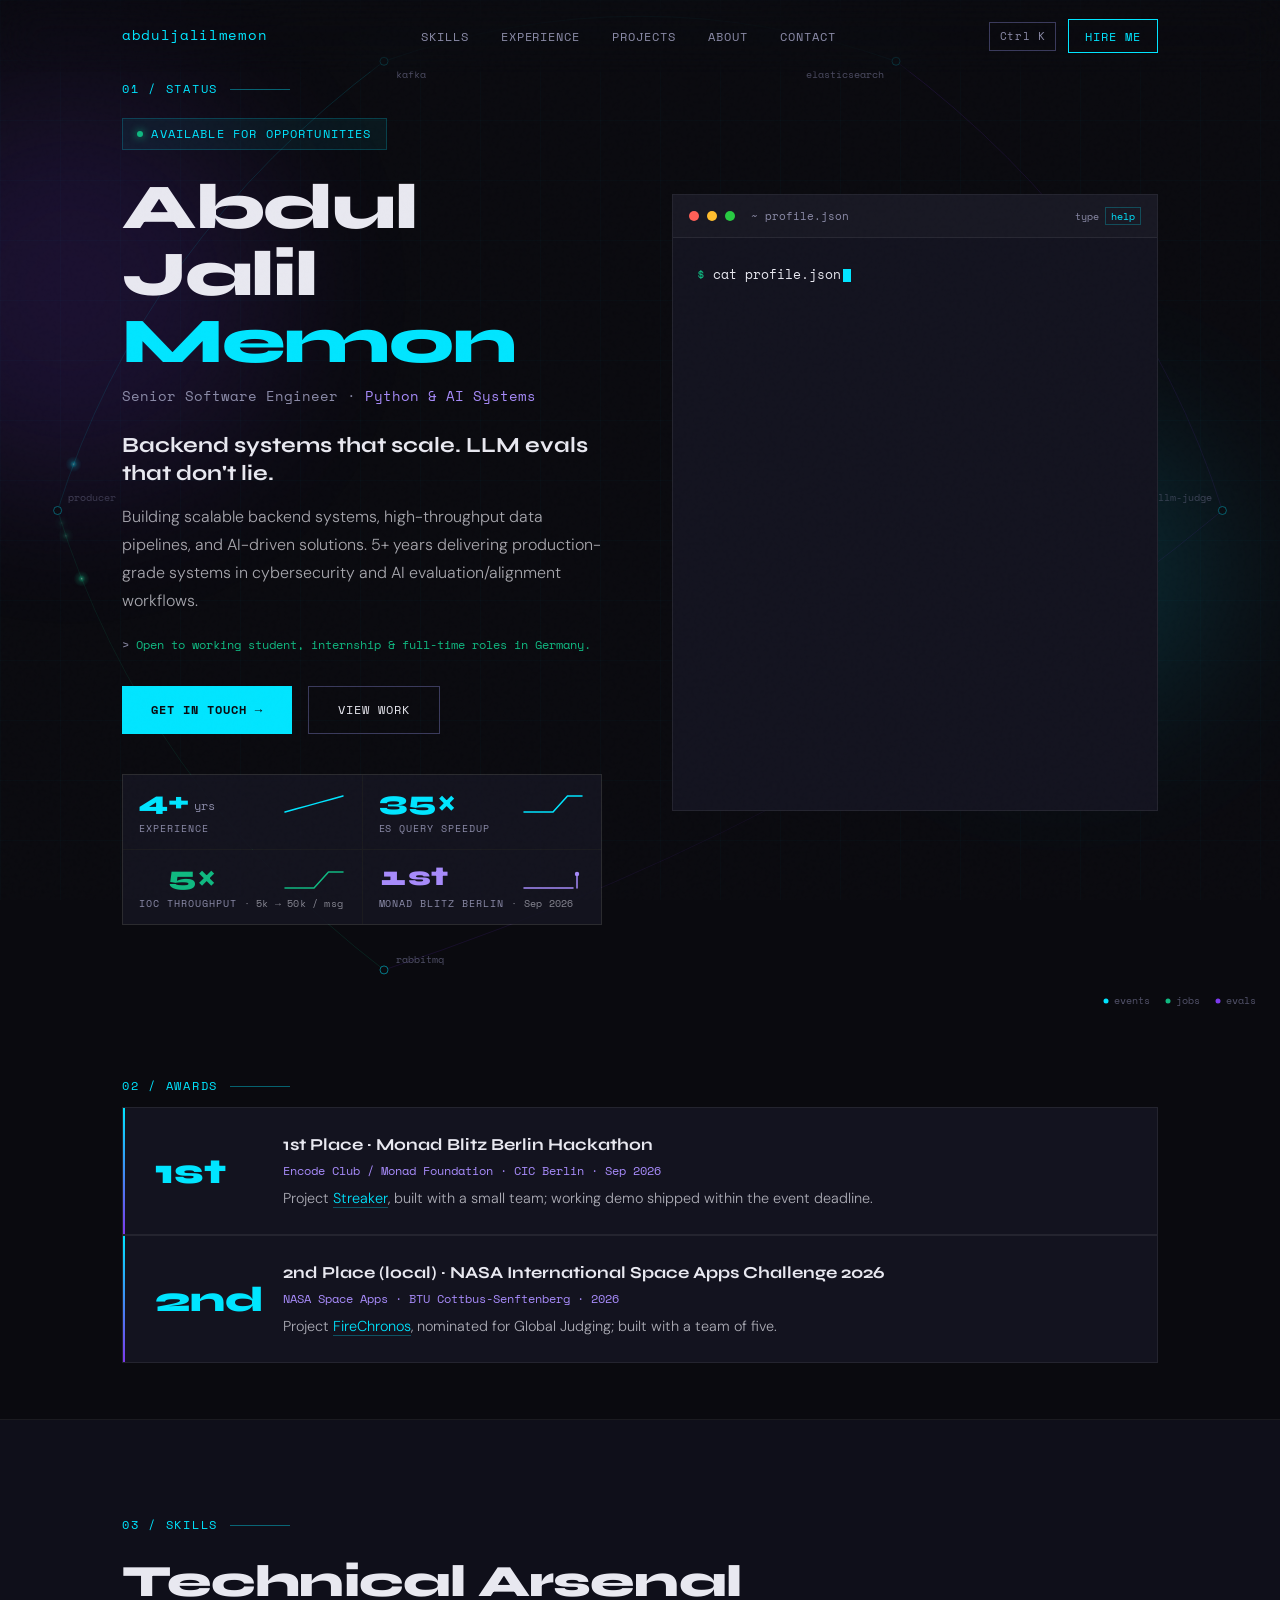
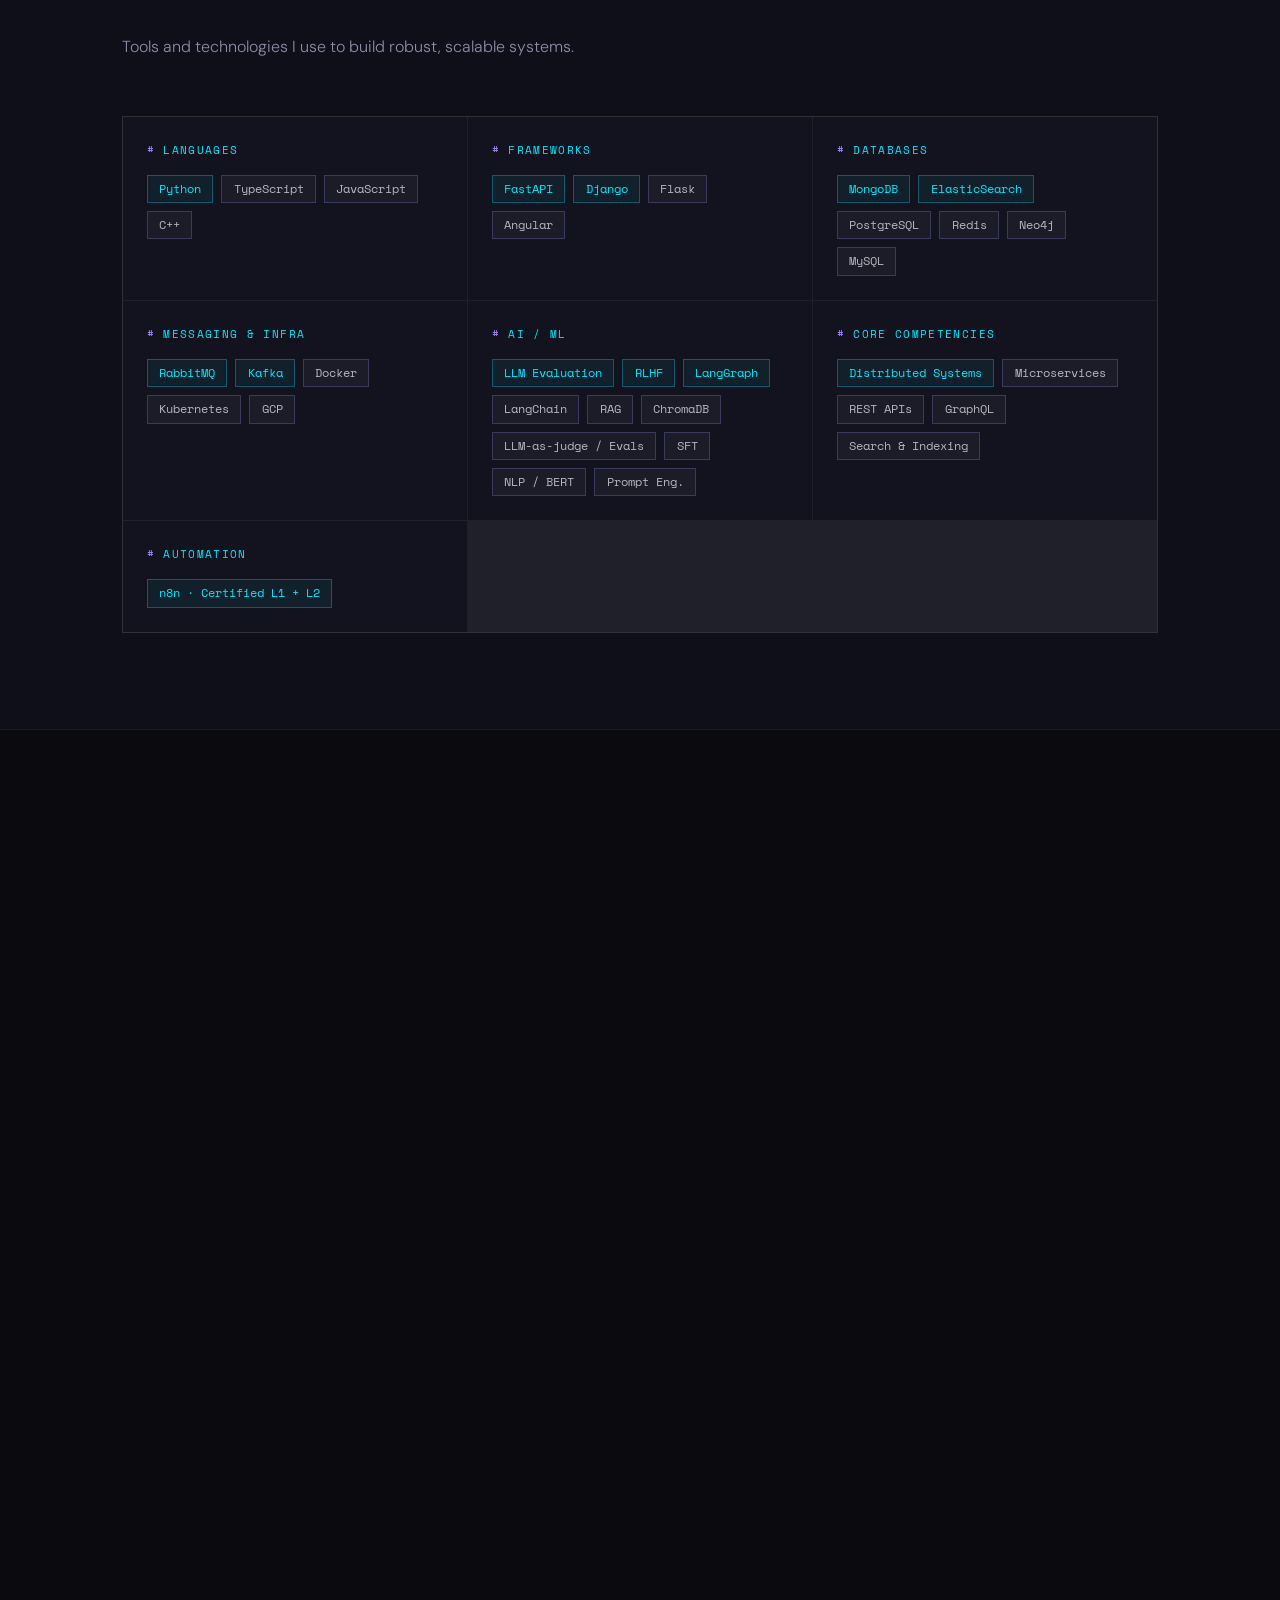
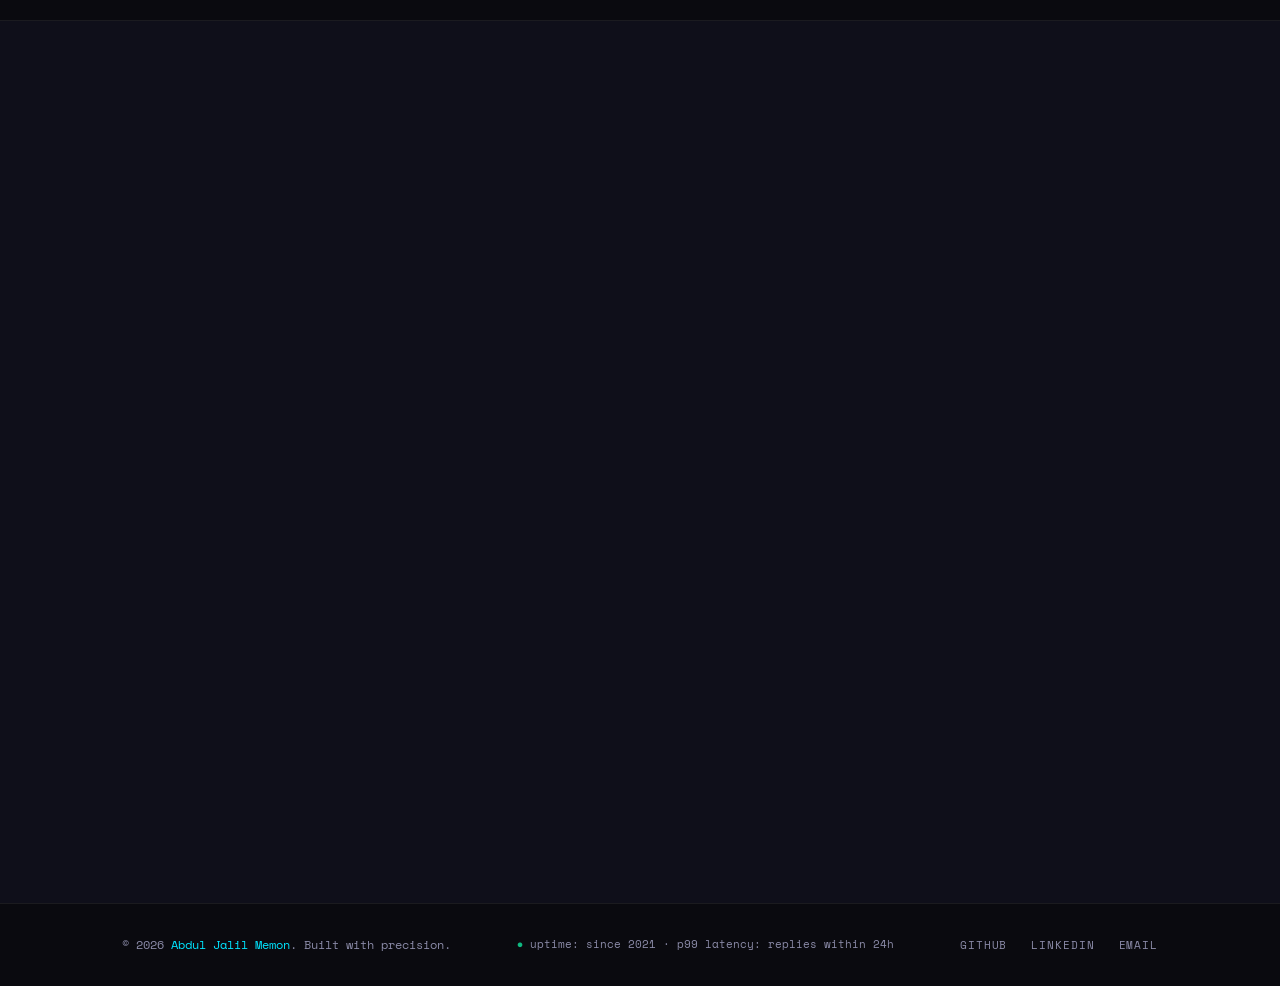
==== index.html @ bb1299b7 "content: NASA Space Apps 2026 award and FireChronos project - Awards: 2nd Place (local), NASA Intern" ====
<!DOCTYPE html>
<html lang="en">
<head>
  <meta charset="UTF-8">
  <meta name="viewport" content="width=device-width, initial-scale=1.0">
  <title>Abdul Jalil Memon — Senior Software Engineer, Python &amp; AI Systems</title>
  <meta name="description" content="Senior Software Engineer in Cottbus: Python backends, distributed systems, search and LLM evals. Open to working student, internship &amp; full-time roles in Germany.">
  <link rel="canonical" href="https://abduljalilmemon.github.io/">
  <meta name="theme-color" content="#0a0a0f">
  <meta name="color-scheme" content="dark">

  <!-- Open Graph / Twitter (og.png is generated by scripts/make-images.mjs) -->
  <meta property="og:type" content="website">
  <meta property="og:site_name" content="jalil.sys">
  <meta property="og:locale" content="en_US">
  <meta property="og:url" content="https://abduljalilmemon.github.io/">
  <meta property="og:title" content="Abdul Jalil Memon — Senior Software Engineer">
  <meta property="og:description" content="Backend systems that scale. LLM evals that don't lie. Python, distributed systems, search and LLM evaluation, based in Cottbus, Germany.">
  <meta property="og:image" content="https://abduljalilmemon.github.io/og.png">
  <meta property="og:image:width" content="1200">
  <meta property="og:image:height" content="630">
  <meta property="og:image:alt" content="jalil.sys: Abdul Jalil Memon, Senior Software Engineer. Backend systems that scale. LLM evals that don't lie.">
  <meta name="twitter:card" content="summary_large_image">
  <meta name="twitter:title" content="Abdul Jalil Memon — Senior Software Engineer">
  <meta name="twitter:description" content="Backend systems that scale. LLM evals that don't lie.">
  <meta name="twitter:image" content="https://abduljalilmemon.github.io/og.png">
  <meta name="twitter:image:alt" content="jalil.sys: Abdul Jalil Memon, Senior Software Engineer.">

  <!-- Structured data: generated from js/data.js by scripts/sync-fallback.mjs -->
  <script type="application/ld+json" data-render="jsonld" data-render-hash="1ja9rji">
  {
    "@context": "https://schema.org",
    "@type": "Person",
    "name": "Abdul Jalil Memon",
    "jobTitle": "Senior Software Engineer",
    "url": "https://abduljalilmemon.github.io/",
    "image": "https://abduljalilmemon.github.io/og.png",
    "address": {
      "@type": "PostalAddress",
      "addressLocality": "Cottbus",
      "addressCountry": "DE"
    },
    "sameAs": [
      "https://github.com/abduljalilmemon",
      "https://linkedin.com/in/abdul-jalil-memon"
    ],
    "alumniOf": {
      "@type": "CollegeOrUniversity",
      "name": "FAST — National University of Computer & Emerging Sciences",
      "alternateName": "FAST-NUCES"
    },
    "affiliation": {
      "@type": "CollegeOrUniversity",
      "name": "Brandenburg University of Technology Cottbus-Senftenberg",
      "alternateName": "BTU Cottbus-Senftenberg"
    },
    "knowsAbout": [
      "Python",
      "Distributed Systems",
      "LLM Evaluation",
      "Search Infrastructure"
    ],
    "award": [
      "1st Place · Monad Blitz Berlin Hackathon (Sep 2026)",
      "2nd Place (local) · NASA International Space Apps Challenge 2026"
    ]
  }
  </script>

  <!-- Icons -->
  <link rel="icon" href="favicon.ico" sizes="32x32">
  <link rel="icon" href="favicon.svg" type="image/svg+xml">
  <link rel="apple-touch-icon" href="img/apple-touch-icon.png">
  <link rel="manifest" href="site.webmanifest">

  <!-- Self-hosted fonts (latin subset, only the weights in use). The display face is preloaded. -->
  <link rel="preload" href="fonts/syne-latin.woff2" as="font" type="font/woff2" crossorigin>
  <link rel="stylesheet" href="css/main.css?v=c73ac2b9">
  <script>
    // .js gates reveal styles; .boot shows the boot overlay on the first visit of a
    // session (never under reduced motion). js/boot.js clears both flags.
    (function (d) {
      d.classList.add('js');
      try {
        if (!sessionStorage.getItem('jalil.sys.booted') &&
            matchMedia('(prefers-reduced-motion: no-preference)').matches) {
          d.classList.add('boot');
          // a key/click before boot.js has loaded still skips the overlay
          var skip = function () { d.classList.add('boot-skip'); };
          addEventListener('keydown', skip, { once: true, capture: true });
          addEventListener('pointerdown', skip, { once: true, capture: true });
        }
      } catch (e) { /* storage blocked: skip the boot */ }
    })(document.documentElement);
  </script>
  <link rel="modulepreload" href="js/data.js?v=9837c4ea">
  <link rel="modulepreload" href="js/render.js?v=735ce6a7">
  <link rel="modulepreload" href="js/boot.js?v=5eea878a">
  <link rel="modulepreload" href="js/terminal.js?v=452731dc">
  <link rel="modulepreload" href="js/metrics.js?v=bff14201">
  <link rel="modulepreload" href="js/trace.js?v=8c662fe2">
  <link rel="modulepreload" href="js/cards.js?v=91bd5b31">
  <link rel="modulepreload" href="js/palette.js?v=9aeac603">
  <link rel="modulepreload" href="js/effects.js?v=3bf109ab">
  <link rel="modulepreload" href="js/toast.js?v=e12d8853">
  <script type="module" src="js/main.js?v=06f5c5ce" defer></script>
</head>
<body>
  <a class="skip-link" href="#main">Skip to content</a>
  <!-- Content blocks marked data-render are generated from js/data.js.
       Edit data.js, then run: node scripts/sync-fallback.mjs -->

  <div class="boot-overlay" id="boot" aria-hidden="true"><div class="boot-log" id="boot-log"></div></div>

  <div class="cursor-glow" id="cursor-glow" aria-hidden="true"></div>

  <div class="orb orb-1" aria-hidden="true"></div>
  <div class="orb orb-2" aria-hidden="true"></div>

  <header>
  <nav aria-label="Main">
    <div class="inner">
      <a href="#hero" class="nav-logo">abduljalilmemon</a>
      <ul class="nav-links">
        <li><a href="#skills">Skills</a></li>
        <li><a href="#experience">Experience</a></li>
        <li><a href="#projects">Projects</a></li>
        <li><a href="#about">About</a></li>
        <li><a href="#contact">Contact</a></li>
      </ul>
      <div class="nav-actions">
        <button type="button" class="kbd-chip" id="palette-trigger" aria-haspopup="dialog" aria-keyshortcuts="Control+K Meta+K" hidden><kbd>Ctrl K</kbd><span class="sr-only">Open command palette</span></button>
        <a href="#contact" class="nav-cta" data-email-link>Hire Me</a>
      </div>
      <button type="button" class="hamburger" id="ham" aria-label="Open menu" aria-expanded="false" aria-controls="mobileNav">
        <span></span><span></span><span></span>
      </button>
    </div>
  </nav>

  <nav class="mobile-nav" id="mobileNav" aria-label="Mobile">
    <a href="#skills">Skills</a>
    <a href="#experience">Experience</a>
    <a href="#projects">Projects</a>
    <a href="#about">About</a>
    <a href="#contact">Contact</a>
  </nav>
  </header>

  <main id="main" tabindex="-1">

  <section id="hero">
    <div class="bus-layer" id="bus-layer" aria-hidden="true"></div>
    <div class="container">
      <div class="hero-inner">
        <div>
          <div class="section-label">01 / Status</div>
          <div class="hero-badge">Available for opportunities</div>
          <h1 class="hero-name">Abdul Jalil<br><span class="accent">Memon</span></h1>
          <div class="hero-title">Senior Software Engineer · <span class="highlight">Python &amp; AI Systems</span></div>
          <p class="hero-tagline" data-render="tagline" data-render-hash="1yd6r7j">Backend systems that scale. LLM evals that don't lie.</p>
          <p class="hero-desc" data-render="summary" data-render-hash="1i6m2kf">Building scalable backend systems, high-throughput data pipelines, and AI-driven solutions. 5+ years delivering production-grade systems in cybersecurity and AI evaluation/alignment workflows.</p>
          <p class="hero-availability" data-render="availability" data-render-hash="1gt5171">Open to working student, internship &amp; full-time roles in Germany.</p>
          <div class="hero-actions">
            <a href="#contact" class="btn-primary">Get in Touch →</a>
            <a href="#experience" class="btn-ghost">View Work</a>
            <a href="/cv.pdf" class="btn-ghost" download data-cv hidden>Download CV ↓</a>
          </div>
          <div class="metric-tiles" data-render="metrics" data-render-hash="15qgiq3">
            <div class="metric-tile" data-tone="accent">
              <div class="metric-value" aria-hidden="true"><span class="metric-num" data-count="5">5</span>+<span class="metric-unit">yrs</span></div><span class="sr-only">5+ yrs</span>
              <svg class="metric-spark" width="64" height="22" viewBox="0 0 64 22" role="img" aria-label="Years of production engineering since Sep 2021"><title>Years of production engineering since Sep 2021</title><path d="M3.0 19.0 L14.6 15.8 L26.2 12.6 L37.8 9.4 L49.4 6.2 L61.0 3.0" pathLength="1"/></svg>
              <div class="metric-label">Experience</div>
            </div>
            <div class="metric-tile" data-tone="accent">
              <div class="metric-value" aria-hidden="true"><span class="metric-num" data-count="50">50</span>×</div><span class="sr-only">50×</span>
              <svg class="metric-spark" width="64" height="22" viewBox="0 0 64 22" role="img" aria-label="Search query performance before and after structured indexing"><title>Search query performance before and after structured indexing</title><path d="M3.0 19.0 L17.5 19.0 L32.0 19.0 L46.5 3.0 L61.0 3.0" pathLength="1"/></svg>
              <div class="metric-label">ES query speedup</div>
            </div>
            <div class="metric-tile" data-tone="accent3">
              <div class="metric-value" aria-hidden="true"><span class="metric-num" data-count="10">10</span>×</div><span class="sr-only">10×</span>
              <svg class="metric-spark" width="64" height="22" viewBox="0 0 64 22" role="img" aria-label="IOCs per Kafka message: 5,000 before, 50,000 after"><title>IOCs per Kafka message: 5,000 before, 50,000 after</title><path d="M3.0 19.0 L17.5 19.0 L32.0 19.0 L46.5 3.0 L61.0 3.0" pathLength="1"/></svg>
              <div class="metric-label">IOC throughput <span class="metric-detail">· 5k → 50k / msg</span></div>
            </div>
            <div class="metric-tile" data-tone="accent2">
              <div class="metric-value" aria-hidden="true"><span class="metric-num" data-count="1">1</span>st</div><span class="sr-only">1st</span>
              <svg class="metric-spark" width="64" height="22" viewBox="0 0 64 22" role="img" aria-label="Hackathon win, Sep 2026"><title>Hackathon win, Sep 2026</title><path d="M3 19 H52 M56 19 V5" pathLength="1"/><circle cx="56" cy="5" r="2.2"/></svg>
              <div class="metric-label">Monad Blitz Berlin <span class="metric-detail">· Sep 2026</span></div>
            </div>
          </div>
        </div>
        <div class="hero-visual">
          <div class="terminal-card">
            <div class="terminal-header">
              <div class="dot dot-r"></div>
              <div class="dot dot-y"></div>
              <div class="dot dot-g"></div>
              <span class="terminal-title">~ profile.json</span>
            </div>
            <div class="terminal-body" data-render="terminal" data-render-hash="1ajmp6g">
              <div><span class="t-prompt">$</span> <span class="t-cmd">cat profile.json</span></div>
              <div>&nbsp;</div>
              <div><span class="t-key">"name"</span>: <span class="t-str">"Abdul Jalil Memon"</span>,</div>
              <div><span class="t-key">"role"</span>: <span class="t-str">"Senior Software Engineer"</span>,</div>
              <div><span class="t-key">"location"</span>: <span class="t-str">"Cottbus, Germany"</span>,</div>
              <div><span class="t-key">"specializations"</span>: <span class="t-arr">[</span></div>
              <div>&nbsp;&nbsp;<span class="t-str">"Python Backend"</span>,</div>
              <div>&nbsp;&nbsp;<span class="t-str">"Distributed Systems"</span>,</div>
              <div>&nbsp;&nbsp;<span class="t-str">"LLM Evaluation &amp; RLHF"</span>,</div>
              <div>&nbsp;&nbsp;<span class="t-str">"Search Infrastructure"</span></div>
              <div><span class="t-arr">]</span>,</div>
              <div><span class="t-key">"last_role"</span>: <span class="t-str">"Python Developer @ Turing"</span>,</div>
              <div><span class="t-key">"education"</span>: <span class="t-str">"M.Sc. AI @ BTU Cottbus"</span>,</div>
              <div><span class="t-key">"seeking"</span>: <span class="t-arr">[</span></div>
              <div>&nbsp;&nbsp;<span class="t-str">"working_student"</span>,</div>
              <div>&nbsp;&nbsp;<span class="t-str">"internship"</span>,</div>
              <div>&nbsp;&nbsp;<span class="t-str">"full_time"</span></div>
              <div><span class="t-arr">]</span>,</div>
              <div><span class="t-key">"status"</span>: <span class="t-val">"open_to_work"</span></div>
              <div>&nbsp;</div>
              <div><span class="t-prompt">$</span> <span class="cursor" aria-hidden="true"></span></div>
            </div>
          </div>
        </div>
      </div>
    </div>
  </section>

  <section id="awards" class="awards">
    <div class="container">
      <div class="section-label">02 / Awards</div>
      <h2 class="sr-only">Awards</h2>
      <div class="award-list reveal" data-render="awards" data-render-hash="13n99qw">
        <article class="award-item">
          <div class="award-rank" aria-hidden="true">1st</div>
          <div class="award-body">
            <h3 class="award-title">1st Place · Monad Blitz Berlin Hackathon</h3>
            <div class="award-meta">Encode Club / Monad Foundation · CIC Berlin · Sep 2026</div>
            <p class="award-note">Project <a href="#project-streaker">Streaker</a>, built with a small team; working demo shipped within the event deadline.</p>
          </div>
        </article>
        <article class="award-item">
          <div class="award-rank" aria-hidden="true">2nd</div>
          <div class="award-body">
            <h3 class="award-title">2nd Place (local) · NASA International Space Apps Challenge 2026</h3>
            <div class="award-meta">NASA Space Apps · BTU Cottbus-Senftenberg · 2026</div>
            <p class="award-note">Project <a href="#project-firechronos">FireChronos</a>, nominated for Global Judging; built with a team of five.</p>
          </div>
        </article>
      </div>
    </div>
  </section>

  <hr class="divider">

  <section id="skills">
    <div class="container">
      <div class="section-label">03 / Skills</div>
      <h2 class="section-title reveal">Technical Arsenal</h2>
      <p class="section-sub reveal">Tools and technologies I use to build robust, scalable systems.</p>
      <div class="skills-grid reveal" data-render="skills" data-render-hash="1et5c3a">
        <div class="skill-category">
          <div class="skill-cat-name">Languages</div>
          <div class="skill-tags">
            <span class="skill-tag hot">Python</span>
            <span class="skill-tag">TypeScript</span>
            <span class="skill-tag">JavaScript</span>
            <span class="skill-tag">C++</span>
          </div>
        </div>
        <div class="skill-category">
          <div class="skill-cat-name">Frameworks</div>
          <div class="skill-tags">
            <span class="skill-tag hot">FastAPI</span>
            <span class="skill-tag hot">Django</span>
            <span class="skill-tag">Flask</span>
            <span class="skill-tag">Angular</span>
          </div>
        </div>
        <div class="skill-category">
          <div class="skill-cat-name">Databases</div>
          <div class="skill-tags">
            <span class="skill-tag hot">MongoDB</span>
            <span class="skill-tag hot">ElasticSearch</span>
            <span class="skill-tag">PostgreSQL</span>
            <span class="skill-tag">Redis</span>
            <span class="skill-tag">Neo4j</span>
            <span class="skill-tag">MySQL</span>
          </div>
        </div>
        <div class="skill-category">
          <div class="skill-cat-name">Messaging &amp; Infra</div>
          <div class="skill-tags">
            <span class="skill-tag hot">RabbitMQ</span>
            <span class="skill-tag hot">Kafka</span>
            <span class="skill-tag">Docker</span>
            <span class="skill-tag">Kubernetes</span>
            <span class="skill-tag">GCP</span>
          </div>
        </div>
        <div class="skill-category">
          <div class="skill-cat-name">AI / ML</div>
          <div class="skill-tags">
            <span class="skill-tag hot">LLM Evaluation</span>
            <span class="skill-tag hot">RLHF</span>
            <span class="skill-tag hot">LangGraph</span>
            <span class="skill-tag">LangChain</span>
            <span class="skill-tag">RAG</span>
            <span class="skill-tag">ChromaDB</span>
            <span class="skill-tag">LLM-as-judge / Evals</span>
            <span class="skill-tag">SFT</span>
            <span class="skill-tag">NLP / BERT</span>
            <span class="skill-tag">Prompt Eng.</span>
          </div>
        </div>
        <div class="skill-category">
          <div class="skill-cat-name">Core Competencies</div>
          <div class="skill-tags">
            <span class="skill-tag hot">Distributed Systems</span>
            <span class="skill-tag">Microservices</span>
            <span class="skill-tag">REST APIs</span>
            <span class="skill-tag">GraphQL</span>
            <span class="skill-tag">Search &amp; Indexing</span>
          </div>
        </div>
        <div class="skill-category">
          <div class="skill-cat-name">Automation</div>
          <div class="skill-tags">
            <span class="skill-tag hot">n8n · Certified L1 + L2</span>
          </div>
        </div>
      </div>
    </div>
  </section>

  <hr class="divider">

  <section id="experience">
    <div class="container">
      <div class="section-label">04 / Experience</div>
      <h2 class="section-title reveal">Where I've Worked</h2>
      <p class="section-sub reveal">Building production systems that scale, from cybersecurity platforms to AI alignment pipelines.</p>
      <div class="trace reveal" data-render="experience" data-render-hash="14n862o">
        <div class="trace-head" aria-hidden="true">
          <div class="trace-head-label">service · span</div>
          <div class="trace-axis"><span class="trace-tick" style="left:0.00%">2021</span><span class="trace-tick" style="left:18.75%">2022</span><span class="trace-tick" style="left:37.50%">2023</span><span class="trace-tick" style="left:56.25%">2024</span><span class="trace-tick" style="left:75.00%">2025</span><span class="trace-tick" style="left:93.75%">2026</span></div>
        </div>
        <ol class="trace-spans">
          <li class="trace-row" style="--span-color: var(--accent3)">
            <div class="trace-label"><span class="trace-service">TechnoGenics SMC PVT LTD</span><h3 class="trace-op">Software Engineer</h3></div>
            <div class="trace-track">
              <button type="button" class="trace-bar" data-label="in" style="left:12.50%;width:54.69%" aria-expanded="true" aria-controls="span-0" aria-label="Software Engineer at TechnoGenics SMC PVT LTD, Sep 2021 – Jul 2024 · 2y 11m"><span class="trace-bar-label">Sep 2021 – Jul 2024 · 2y 11m</span></button>
            </div>
            <div class="trace-panel" id="span-0">
              <div class="exp-company"><span>TechnoGenics SMC PVT LTD</span> · Lahore · Sep 2021 – Jul 2024</div>
              <ul class="exp-points">
                <li>Built a fully automated backend service using FastAPI, ElasticSearch, RabbitMQ, and REST APIs for seamless trigger-based user subscriptions.</li>
                <li>Achieved a 50× improvement in search query performance by implementing structured indexing in ElasticSearch.</li>
                <li>Built a Job Service using Flask and RabbitMQ distributing 1,000+ tasks daily with MongoDB real-time monitoring deployed on GCP.</li>
                <li>Engineered a reporting feature with MongoDB and Redis caching that enhanced analysis speed by 50%.</li>
                <li>Synchronized data from 20+ web crawlers through Kafka into a Neo4j graph database in real-time.</li>
              </ul>
              <div class="exp-tags">
                <span class="exp-tag">FastAPI</span>
                <span class="exp-tag">ElasticSearch</span>
                <span class="exp-tag">MongoDB</span>
                <span class="exp-tag">RabbitMQ</span>
                <span class="exp-tag">Kafka</span>
                <span class="exp-tag">Neo4j</span>
                <span class="exp-tag">GCP</span>
              </div>
            </div>
          </li>
          <li class="trace-row" style="--span-color: var(--accent2)">
            <div class="trace-label"><span class="trace-service">TechnoGenics SMC PVT LTD</span><h3 class="trace-op">Senior Software Engineer</h3></div>
            <div class="trace-track">
              <button type="button" class="trace-bar" data-label="left" style="left:67.19%;width:7.81%" aria-expanded="true" aria-controls="span-1" aria-label="Senior Software Engineer at TechnoGenics SMC PVT LTD, Aug 2024 – Dec 2024 · 5m"><span class="trace-bar-label">Aug 2024 – Dec 2024 · 5m</span></button>
            </div>
            <div class="trace-panel" id="span-1">
              <div class="exp-company"><span>TechnoGenics SMC PVT LTD</span> · Remote · Aug 2024 – Dec 2024</div>
              <ul class="exp-points">
                <li>Led UI/UX improvements using Angular and TypeScript, achieving a high increase in user satisfaction for cybersecurity search and subscription features.</li>
                <li>Designed a structured ANTLR query interface enhancing user search capabilities and query accuracy by 35%.</li>
                <li>Implemented batch handling for processing up to 50,000 IOCs per message using Kafka, a 10× improvement over the previous 5,000 IOC limit.</li>
                <li>Managed a team of 6 developers, conducted PR reviews, and ensured timely project delivery.</li>
              </ul>
              <div class="exp-tags">
                <span class="exp-tag">Angular</span>
                <span class="exp-tag">TypeScript</span>
                <span class="exp-tag">ANTLR</span>
                <span class="exp-tag">RabbitMQ</span>
                <span class="exp-tag">Redis</span>
                <span class="exp-tag">Team Lead</span>
              </div>
            </div>
          </li>
          <li class="trace-row" style="--span-color: var(--accent)">
            <div class="trace-label"><span class="trace-service">Turing</span><h3 class="trace-op">Python Developer</h3></div>
            <div class="trace-track">
              <button type="button" class="trace-bar" data-label="in" style="left:71.88%;width:28.12%" aria-expanded="true" aria-controls="span-2" aria-label="Python Developer at Turing, Nov 2024 – Apr 2026 · 1y 6m"><span class="trace-bar-label">Nov 2024 – Apr 2026 · 1y 6m</span></button>
            </div>
            <div class="trace-panel" id="span-2">
              <div class="exp-company"><span>Turing</span> · Remote · Nov 2024 – Apr 2026</div>
              <ul class="exp-points">
                <li>Designed large-scale LLM benchmarking pipelines to evaluate top-tier language models on programming, reasoning, and problem-solving tasks.</li>
                <li>Created adversarial prompts, edge cases, and failure paths to surface model weaknesses and identify behavioral gaps for future model improvements.</li>
                <li>Conducted detailed LLM evaluations (Evals), ranking model responses with clear technical rationales grounded in algorithms and system design fundamentals.</li>
                <li>Contributed to SFT and RLHF workflows, improving dataset quality, reward modeling, and semantic alignment of model outputs.</li>
              </ul>
              <div class="exp-tags">
                <span class="exp-tag">LLM Evaluation</span>
                <span class="exp-tag">RLHF</span>
                <span class="exp-tag">SFT</span>
                <span class="exp-tag">Python</span>
                <span class="exp-tag">AI Alignment</span>
              </div>
            </div>
          </li>
        </ol>
      </div>
    </div>
  </section>

  <hr class="divider">

  <section id="projects">
    <div class="container">
      <div class="section-label">05 / Projects</div>
      <h2 class="section-title reveal">Featured Work</h2>
      <p class="section-sub reveal">Agent evals, real-time voice AI, satellite-data analysis, backend services and the odd low-level experiment. Status shows what is running, building, shipped or archived.</p>
      <div class="projects-grid" data-render="projects" data-render-hash="1sciacv">
        <article class="project-card" id="project-swapcheck">
          <!-- SWAPCHECK_REPO_URL -->
          <div class="project-meta"><span class="project-num">01</span><span class="project-status" data-status="building"><span class="status-glyph" aria-hidden="true">◐</span>building</span></div>
          <h3 class="project-name">SwapCheck</h3>
          <p class="project-desc">Agent evaluation harness that gives a SHIP / HOLD verdict when you swap the model behind an agent. Replays scenarios, scores them with LLM-as-judge plus rule checks, and compares the results against a reference config.</p>
          <div class="project-stack">
            <span class="stack-tag">Agent Evals</span>
            <span class="stack-tag">LLM-as-judge</span>
            <span class="stack-tag">Rule-based Scoring</span>
            <span class="stack-tag">Scenario Replay</span>
          </div>
        </article>
        <article class="project-card flagship" id="project-voice-agent">
          <div class="project-meta"><span class="project-num">02 · flagship</span><span class="project-status" data-status="running"><span class="status-glyph" aria-hidden="true">●</span>running</span></div>
          <h3 class="project-name">Real-Time AI Voice Agent</h3>
          <p class="project-desc">A multi-node LangGraph system with Deepgram speech-to-text and Edge TTS, streamed over WebSockets from a FastAPI backend. Classifies caller intent, retrieves answers via RAG on ChromaDB, and runs automated booking logic.</p>
          <div class="project-stack">
            <span class="stack-tag">LangGraph</span>
            <span class="stack-tag">ChromaDB</span>
            <span class="stack-tag">RAG</span>
            <span class="stack-tag">Deepgram STT</span>
            <span class="stack-tag">Edge TTS</span>
            <span class="stack-tag">FastAPI</span>
            <span class="stack-tag">WebSockets</span>
          </div>
          <div class="project-links"><a href="https://github.com/abduljalilmemon/voice-agent" target="_blank" rel="noopener">view source →</a></div>
        </article>
        <article class="project-card" id="project-health-platform">
          <!-- HEALTH_PLATFORM_REPO_URL -->
          <div class="project-meta"><span class="project-num">03</span><span class="project-status" data-status="building"><span class="status-glyph" aria-hidden="true">◐</span>building</span></div>
          <h3 class="project-name">Microservice Health Platform</h3>
          <p class="project-desc">An ongoing microservice health platform, with each service maintained in its own repo under a shared GitHub organization. Currently building out the auth-service with FastAPI, PostgreSQL, and Redis.</p>
          <div class="project-stack">
            <span class="stack-tag">FastAPI</span>
            <span class="stack-tag">PostgreSQL</span>
            <span class="stack-tag">Redis</span>
            <span class="stack-tag">Microservices</span>
          </div>
        </article>
        <article class="project-card" id="project-firechronos">
          <!-- FIRECHRONOS_REPO_URL -->
          <div class="project-meta"><span class="project-num">04</span><span class="project-status" data-status="shipped"><span class="status-glyph" aria-hidden="true">✓</span>shipped</span></div>
          <h3 class="project-name">FireChronos</h3>
          <div class="project-award">🏆 2nd Place (local) · NASA Space Apps 2026</div>
          <p class="project-desc">Interactive geospatial platform combining NASA's MODIS and VIIRS satellite data to explore 25 years of fire activity across Europe (2001–2025): maps, burning calendars, seasonal patterns and weather context. VIIRS sees far smaller fires than MODIS, so raw counts jump when the record switches sensors in 2012; we built a correction, tested it on held-out years, and made every number traceable to its source.</p>
          <div class="project-stack">
            <span class="stack-tag">NASA MODIS</span>
            <span class="stack-tag">VIIRS</span>
            <span class="stack-tag">Geospatial</span>
            <span class="stack-tag">Remote Sensing</span>
            <span class="stack-tag">Data Science</span>
          </div>
          <div class="project-links"><a href="https://nasa-hackaton-2026.vercel.app" target="_blank" rel="noopener">live demo →</a></div>
        </article>
        <article class="project-card" id="project-streaker">
          <!-- STREAKER_DESC --><!-- STREAKER_URL -->
          <div class="project-meta"><span class="project-num">05</span><span class="project-status" data-status="shipped"><span class="status-glyph" aria-hidden="true">✓</span>shipped</span></div>
          <h3 class="project-name">Streaker</h3>
          <div class="project-award">🏆 1st Place · Monad Blitz Berlin</div>
          <p class="project-desc">Built with a small team at Monad Blitz Berlin (Sep 2026); working demo shipped within the event deadline.</p>
        </article>
        <article class="project-card" id="project-sales-automation">
          <!-- SALES_AUTOMATION_REPO_URL -->
          <div class="project-meta"><span class="project-num">06</span></div>
          <h3 class="project-name">Enterprise Sales Automation (n8n)</h3>
          <p class="project-desc">Built complex n8n workflows for multi-source sales reporting. Integrated Gmail, Discord, and custom API error monitoring to replace manual data processing.</p>
          <div class="project-stack">
            <span class="stack-tag">n8n</span>
            <span class="stack-tag">Data Integration</span>
            <span class="stack-tag">Error Recovery</span>
          </div>
        </article>
        <article class="project-card" id="project-mario-asm">
          <!-- MARIO_ASM_REPO_URL -->
          <div class="project-meta"><span class="project-num">07</span><span class="project-status" data-status="archived"><span class="status-glyph" aria-hidden="true">○</span>archived</span></div>
          <h3 class="project-name">8-bit Super Mario in x86 Assembly</h3>
          <p class="project-desc">A from-scratch Super Mario implementation written in Assembly. Managed low-level memory, sprite rendering, and hardware-level collision logic without high-level abstractions.</p>
          <div class="project-stack">
            <span class="stack-tag">Assembly (x86)</span>
            <span class="stack-tag">Low-Level Systems</span>
          </div>
        </article>
        <details class="project-archive">
          <summary><span class="archive-label">Archive</span> <span class="archive-count">2 legacy projects</span></summary>
          <div class="archive-body">
            <ul class="archive-list">
              <li class="archive-item">
                <div class="archive-name">College Automation &amp; Scheduling System</div>
                <p class="archive-desc">A robust web application to streamline management of student and staff activities. Applied best practices for UI/UX design resulting in a user-friendly, efficient tool that significantly improved task organization and tracking for colleges.</p>
                <div class="project-stack"><span class="stack-tag">Django</span><span class="stack-tag">HTML/CSS</span><span class="stack-tag">Bootstrap 4</span><span class="stack-tag">MySQL</span><span class="stack-tag">JavaScript</span></div>
              </li>
              <li class="archive-item">
                <div class="archive-name">Event Management System</div>
                <p class="archive-desc">A Django-based system that lets users easily organize and join events. The user-friendly interface allows seamless event browsing, registration, and access to detailed event information.</p>
                <div class="project-stack"><span class="stack-tag">Django</span><span class="stack-tag">SQLite</span><span class="stack-tag">Python</span></div>
              </li>
            </ul>
          </div>
        </details>
      </div>
      <div style="text-align: center; margin-top: 2.5rem;">
        <a href="https://github.com/abduljalilmemon?tab=repositories" target="_blank" rel="noopener" class="btn-ghost">View All on GitHub →</a>
      </div>
    </div>
  </section>

  <hr class="divider">

  <section id="about">
    <div class="container">
      <div class="section-label">06 / About</div>
      <h2 class="section-title reveal">The Person Behind the Code</h2>
      <div class="about-inner">
        <div class="about-text reveal">
          <div data-render="about" data-render-hash="14gma3n">
          <p>I'm a Senior Software Engineer with 5+ years of experience building scalable backend systems, high-throughput data pipelines, and AI-driven solutions. My expertise spans Python engineering, distributed architectures, and search infrastructure.</p>
          <p>At TechnoGenics, I led backend initiatives including high-volume IOC processing pipelines, ANTLR-based structured search, ElasticSearch indexing optimizations achieving 50× faster queries, and distributed job orchestration using RabbitMQ, Kafka, and MongoDB.</p>
          <p>At Turing (Nov 2024 – Apr 2026), I worked on AI model development and evaluation — writing clean, efficient Python code and collaborating with research teams to refine model behavior and performance in LLM alignment workflows.</p>
          <p>I'm currently based in Cottbus, Germany, pursuing an M.Sc. in Artificial Intelligence at BTU Cottbus-Senftenberg, while staying active in student organizations including the StuRa, Pakistan Student Association (PSA) and JALTA, a student consulting network.</p>
          <p>I'm passionate about systems that scale, architectures that are clean, and teams that innovate with purpose.</p>
        </div>
          <div class="about-highlights" data-render="highlights" data-render-hash="ub8hjs">
            <div class="highlight-row">
              <div class="hl-icon" aria-hidden="true">📍</div>
              <div>
                <div class="hl-label">Location</div>
                <div class="hl-val">Cottbus, Germany</div>
              </div>
            </div>
            <div class="highlight-row">
              <div class="hl-icon" aria-hidden="true">💼</div>
              <div>
                <div class="hl-label">Last Role</div>
                <div class="hl-val">Python Developer @ Turing</div>
              </div>
            </div>
            <div class="highlight-row">
              <div class="hl-icon" aria-hidden="true">🎓</div>
              <div>
                <div class="hl-label">Education</div>
                <div class="hl-val">M.Sc. AI · BTU Cottbus-Senftenberg</div>
              </div>
            </div>
            <div class="highlight-row">
              <div class="hl-icon" aria-hidden="true">✉️</div>
              <div>
                <div class="hl-label">Email</div>
                <div class="hl-val">abduljaleelmemon3 [at] gmail [dot] com</div>
              </div>
            </div>
          </div>
        </div>
        <div class="reveal">
          <div data-render="education" data-render-hash="1nz9z6v">
          <div class="education-card">
            <div class="edu-degree">M.Sc. Artificial Intelligence</div>
            <div class="edu-school">Brandenburg University of Technology (BTU) Cottbus-Senftenberg</div>
            <div class="edu-period">In progress · through 2028 · Cottbus</div>
          </div>
          <div class="education-card">
            <div class="edu-degree">Bachelor of Science in Computer Science</div>
            <div class="edu-school">FAST — National University of Computer &amp; Emerging Sciences</div>
            <div class="edu-period">Aug 2017 – Jul 2021 · Islamabad</div>
          </div>
        </div>
          <div class="cert-list">
            <h3 class="cert-heading">Certifications</h3>
            <div data-render="certifications" data-render-hash="b1iima">
            <div class="cert-item">
              <div class="cert-icon" aria-hidden="true">🏅</div>
              <div>
                <div class="cert-name">Building AI Browser Agents</div>
                <div class="cert-issuer">DeepLearning.AI · 2025</div>
              </div>
            </div>
            <div class="cert-item">
              <div class="cert-icon" aria-hidden="true">🏅</div>
              <div>
                <div class="cert-name">ChatGPT Prompt Engineering for Developers</div>
                <div class="cert-issuer">DeepLearning.AI · 2025</div>
              </div>
            </div>
            <div class="cert-item">
              <div class="cert-icon" aria-hidden="true">🏅</div>
              <div>
                <div class="cert-name">n8n Course Level 1</div>
                <div class="cert-issuer">n8n.io · 2026</div>
              </div>
            </div>
            <div class="cert-item">
              <div class="cert-icon" aria-hidden="true">🏅</div>
              <div>
                <div class="cert-name">n8n Course Level 2</div>
                <div class="cert-issuer">n8n.io · 2026</div>
              </div>
            </div>
          </div>
          </div>
        </div>
      </div>
    </div>
  </section>

  <hr class="divider">

  <section id="contact">
    <div class="container">
      <div class="section-label">07 / Contact</div>
      <h2 class="section-title reveal">Let's Build Something</h2>
      <p class="section-sub reveal">Open to working student, internship and full-time roles in Germany, plus interesting collaborations. Let's talk.</p>
      <div class="contact-inner">
        <div class="reveal">
          <div class="contact-links" data-render="contactLinks" data-render-hash="18xsvne">
            <a href="#contact" class="contact-link">
              <div class="cl-icon" aria-hidden="true">✉</div>
              <div>
                <div class="cl-label">Email</div>
                <div class="cl-val">abduljaleelmemon3 [at] gmail [dot] com</div>
              </div>
              <div class="cl-arrow" aria-hidden="true">→</div>
            </a>
            <a href="https://linkedin.com/in/abdul-jalil-memon" target="_blank" rel="noopener" class="contact-link">
              <div class="cl-icon" aria-hidden="true">in</div>
              <div>
                <div class="cl-label">LinkedIn</div>
                <div class="cl-val">abdul-jalil-memon</div>
              </div>
              <div class="cl-arrow" aria-hidden="true">→</div>
            </a>
            <a href="https://github.com/abduljalilmemon" target="_blank" rel="noopener" class="contact-link">
              <div class="cl-icon" style="font-family: var(--mono); font-size: 0.85rem;" aria-hidden="true">gh</div>
              <div>
                <div class="cl-label">GitHub</div>
                <div class="cl-val">abduljalilmemon</div>
              </div>
              <div class="cl-arrow" aria-hidden="true">→</div>
            </a>
          </div>
        </div>
        <form class="contact-form reveal" id="contact-form" action="https://formspree.io/f/FORMSPREE_ID" method="POST">
          <div class="form-group">
            <label class="form-label" for="cf-name">Your Name</label>
            <input class="form-input" id="cf-name" name="name" type="text" autocomplete="name" required>
          </div>
          <div class="form-group">
            <label class="form-label" for="cf-email">Email Address</label>
            <input class="form-input" id="cf-email" name="email" type="email" autocomplete="email" required>
          </div>
          <div class="form-group">
            <label class="form-label" for="cf-message">Message</label>
            <textarea class="form-textarea" id="cf-message" name="message" placeholder="Tell me about the project or opportunity..." required></textarea>
          </div>
          <div class="hp-field" aria-hidden="true">
            <label for="cf-gotcha">Leave this empty</label>
            <input id="cf-gotcha" type="text" name="_gotcha" tabindex="-1" autocomplete="off">
          </div>
          <button type="submit" class="btn-submit">Send Message →</button>
          <div id="form-status" class="form-status" role="status" aria-live="polite"></div>
        </form>
      </div>
    </div>
  </section>

  </main>

  <footer>
    <div class="container">
      <div class="footer-inner">
        <div class="footer-copy">© 2026 <span>Abdul Jalil Memon</span>. Built with precision.</div>
        <div class="footer-status" data-render="footerStatus" data-render-hash="15xzijw">uptime: since 2021 · p99 latency: replies within 24h</div>
        <div class="footer-links" data-render="footerLinks" data-render-hash="nzhu1v">
          <a href="https://github.com/abduljalilmemon" target="_blank" rel="noopener">GitHub</a>
          <a href="https://linkedin.com/in/abdul-jalil-memon" target="_blank" rel="noopener">LinkedIn</a>
          <a href="#contact">Email</a>
        </div>
      </div>
    </div>
  </footer>
</body>
</html>
---- css/main.css ----
/* Self-hosted fonts: latin subset, only weights in use (Space Mono 400/700,
   Syne 700/800 and DM Sans 300/400; the last two are variable files). */
@font-face { font-family: 'Syne'; font-style: normal; font-weight: 700 800; font-display: swap; src: url('../fonts/syne-latin.woff2') format('woff2'); unicode-range: U+0000-00FF, U+0131, U+0152-0153, U+02BB-02BC, U+02C6, U+02DA, U+02DC, U+0304, U+0308, U+0329, U+2000-206F, U+20AC, U+2122, U+2191, U+2193, U+2212, U+2215, U+FEFF, U+FFFD; }
@font-face { font-family: 'DM Sans'; font-style: normal; font-weight: 300 400; font-display: swap; src: url('../fonts/dm-sans-latin.woff2') format('woff2'); unicode-range: U+0000-00FF, U+0131, U+0152-0153, U+02BB-02BC, U+02C6, U+02DA, U+02DC, U+0304, U+0308, U+0329, U+2000-206F, U+20AC, U+2122, U+2191, U+2193, U+2212, U+2215, U+FEFF, U+FFFD; }
@font-face { font-family: 'Space Mono'; font-style: normal; font-weight: 400; font-display: swap; src: url('../fonts/space-mono-400-latin.woff2') format('woff2'); unicode-range: U+0000-00FF, U+0131, U+0152-0153, U+02BB-02BC, U+02C6, U+02DA, U+02DC, U+0304, U+0308, U+0329, U+2000-206F, U+20AC, U+2122, U+2191, U+2193, U+2212, U+2215, U+FEFF, U+FFFD; }
@font-face { font-family: 'Space Mono'; font-style: normal; font-weight: 700; font-display: swap; src: url('../fonts/space-mono-700-latin.woff2') format('woff2'); unicode-range: U+0000-00FF, U+0131, U+0152-0153, U+02BB-02BC, U+02C6, U+02DA, U+02DC, U+0304, U+0308, U+0329, U+2000-206F, U+20AC, U+2122, U+2191, U+2193, U+2212, U+2215, U+FEFF, U+FFFD; }

:root {
  --bg: #0a0a0f;
  --bg2: #0f0f1a;
  --surface: #13131f;
  --surface2: #1a1a2e;
  --border: rgba(255,255,255,0.07);
  --accent: #00e5ff;
  --accent2: #7c3aed;    /* fills, borders, glows */
  --accent2-text: #a78bfa; /* violet for text: >= 6.2:1 (#7c3aed is 3.2:1) */
  --accent3: #10b981;
  --text: #e8e8f0;
  --muted: #8b8ba8;      /* AA: >= 5.1:1 on every surface (was #6b6b8a, 3.3-3.9:1) */
  --dim: #3a3a5c;
  --mono: 'Space Mono', monospace;
  --display: 'Syne', sans-serif;
  --body: 'DM Sans', sans-serif;
}

*, *::before, *::after { box-sizing: border-box; margin: 0; padding: 0; }
[hidden] { display: none !important; } /* beats display rules like .btn-ghost's inline-flex */

html { scroll-behavior: smooth; }

body {
  background: var(--bg);
  color: var(--text);
  font-family: var(--body);
  font-size: 16px;
  line-height: 1.6;
  overflow-x: hidden;
}

body::before {
  content: '';
  position: fixed;
  inset: 0;
  background-image: url("data:image/svg+xml,%3Csvg viewBox='0 0 256 256' xmlns='http://www.w3.org/2000/svg'%3E%3Cfilter id='noise'%3E%3CfeTurbulence type='fractalNoise' baseFrequency='0.9' numOctaves='4' stitchTiles='stitch'/%3E%3C/filter%3E%3Crect width='100%25' height='100%25' filter='url(%23noise)' opacity='0.04'/%3E%3C/svg%3E");
  pointer-events: none;
  z-index: 9999;
  opacity: 0.4;
}

body::after {
  content: '';
  position: fixed;
  inset: 0;
  background-image:
    linear-gradient(rgba(0,229,255,0.02) 1px, transparent 1px),
    linear-gradient(90deg, rgba(0,229,255,0.02) 1px, transparent 1px);
  background-size: 60px 60px;
  pointer-events: none;
  z-index: 0;
}

.container { max-width: 1100px; margin: 0 auto; padding: 0 2rem; position: relative; z-index: 1; }

nav {
  position: fixed;
  top: 0; left: 0; right: 0;
  z-index: 1000;
  padding: 1.2rem 0;
  backdrop-filter: blur(20px);
}
nav .inner {
  max-width: 1100px; margin: 0 auto; padding: 0 2rem;
  display: flex; align-items: center; justify-content: space-between;
}
.nav-logo {
  font-family: var(--mono);
  font-size: 0.85rem;
  color: var(--accent);
  text-decoration: none;
  letter-spacing: 0.05em;
}
.nav-logo span { color: var(--muted); }
.nav-links { display: flex; gap: 2rem; list-style: none; }
.nav-links a {
  font-family: var(--mono);
  font-size: 0.75rem;
  color: var(--muted);
  text-decoration: none;
  letter-spacing: 0.08em;
  text-transform: uppercase;
  transition: color 0.2s;
}
.nav-links a:hover, .nav-links a.active { color: var(--accent); }
.nav-cta {
  font-family: var(--mono);
  font-size: 0.75rem;
  color: var(--accent);
  text-decoration: none;
  border: 1px solid var(--accent);
  padding: 0.4rem 1rem;
  letter-spacing: 0.08em;
  text-transform: uppercase;
  transition: all 0.2s;
}
.nav-cta:hover { background: var(--accent); color: var(--bg); }
.hamburger {
  display: none; flex-direction: column; gap: 5px; cursor: pointer;
  background: none; border: 0; padding: 0; position: relative;
}
.hamburger::before { content: ''; position: absolute; inset: -14px; }
.hamburger:focus-visible { outline: 2px solid var(--accent); outline-offset: 6px; }
.hamburger span { display: block; width: 22px; height: 2px; background: var(--text); transition: all 0.3s; }

#hero {
  min-height: 100vh;
  display: flex; align-items: center;
  padding-top: 80px;
  position: relative;
}
.hero-inner {
  display: grid;
  grid-template-columns: 1fr 1fr;
  gap: 4rem;
  align-items: center;
}
.hero-badge {
  display: inline-flex;
  align-items: center;
  gap: 0.5rem;
  background: rgba(0,229,255,0.06);
  border: 1px solid rgba(0,229,255,0.2);
  color: var(--accent);
  font-family: var(--mono);
  font-size: 0.72rem;
  padding: 0.35rem 0.9rem;
  letter-spacing: 0.1em;
  text-transform: uppercase;
  margin-bottom: 1.5rem;
  margin-top: 0.5rem;
  animation: fadeSlideDown 0.6s ease both;
}
.hero-badge::before {
  content: '';
  width: 6px; height: 6px;
  background: var(--accent3);
  border-radius: 50%;
  box-shadow: 0 0 8px var(--accent3);
  animation: pulse 2s infinite;
}
@keyframes pulse {
  0%, 100% { opacity: 1; }
  50% { opacity: 0.4; }
}
.hero-name {
  font-family: var(--display);
  font-size: clamp(2.8rem, 5vw, 4.5rem);
  font-weight: 800;
  line-height: 1.05;
  letter-spacing: -0.02em;
  margin-bottom: 0.5rem;
  /* slide only: an opacity-0 start hides the LCP element from the browser */
  animation: slideDown 0.6s 0.1s ease both;
}
@keyframes slideDown { from { transform: translateY(-20px); } to { transform: none; } }
.hero-name .accent { color: var(--accent); }
.hero-title {
  font-family: var(--mono);
  font-size: 0.9rem;
  color: var(--muted);
  margin-bottom: 1.5rem;
  animation: fadeSlideDown 0.6s 0.2s ease both;
}
.hero-title .highlight { color: var(--accent2-text); }
.hero-desc {
  font-size: 1rem;
  color: rgba(232,232,240,0.7);
  max-width: 480px;
  margin-bottom: 2.5rem;
  font-weight: 300;
  line-height: 1.75;
  animation: fadeSlideDown 0.6s 0.3s ease both;
}
.hero-actions {
  display: flex; gap: 1rem; flex-wrap: wrap;
  animation: fadeSlideDown 0.6s 0.4s ease both;
}
.btn-primary {
  background: var(--accent);
  color: var(--bg);
  font-family: var(--mono);
  font-size: 0.78rem;
  font-weight: 700;
  letter-spacing: 0.08em;
  text-transform: uppercase;
  padding: 0.8rem 1.8rem;
  text-decoration: none;
  transition: all 0.2s;
  display: inline-flex; align-items: center; gap: 0.5rem;
}
.btn-primary:hover { background: white; transform: translateY(-2px); }
.btn-ghost {
  background: transparent;
  color: var(--text);
  font-family: var(--mono);
  font-size: 0.78rem;
  letter-spacing: 0.08em;
  text-transform: uppercase;
  padding: 0.8rem 1.8rem;
  text-decoration: none;
  border: 1px solid var(--dim);
  transition: all 0.2s;
  display: inline-flex; align-items: center; gap: 0.5rem;
}
.btn-ghost:hover { border-color: var(--accent); color: var(--accent); transform: translateY(-2px); }
.hero-visual {
  position: relative;
  animation: fadeSlideUp 0.8s 0.3s ease both;
}
.terminal-card {
  background: var(--surface);
  border: 1px solid var(--border);
  padding: 0;
  position: relative;
  overflow: hidden;
}
.terminal-card::before {
  content: '';
  position: absolute;
  top: -1px; left: 0; right: 0;
  height: 1px;
  background: linear-gradient(90deg, transparent, var(--accent), var(--accent2), transparent);
}
.terminal-header {
  display: flex; align-items: center; gap: 0.5rem;
  padding: 0.75rem 1rem;
  background: rgba(255,255,255,0.02);
  border-bottom: 1px solid var(--border);
}
.dot { width: 10px; height: 10px; border-radius: 50%; }
.dot-r { background: #ff5f57; }
.dot-y { background: #ffbd2e; }
.dot-g { background: #28ca42; }
.terminal-title {
  font-family: var(--mono);
  font-size: 0.7rem;
  color: var(--muted);
  margin-left: 0.5rem;
}
.terminal-body { padding: 1.5rem; font-family: var(--mono); font-size: 0.82rem; line-height: 1.9; }
.t-prompt { color: var(--accent3); }
.t-cmd { color: var(--text); }
.t-key { color: var(--accent2-text); }
.t-val { color: var(--accent); }
.t-str { color: #f59e0b; }
.t-comment { color: var(--muted); }
.t-arr { color: var(--accent3); }
.cursor {
  display: inline-block;
  width: 8px; height: 1em;
  background: var(--accent);
  vertical-align: middle;
  animation: blink 1s step-end infinite;
  margin-left: 2px;
}
@keyframes blink { 0%, 100% { opacity: 1; } 50% { opacity: 0; } }

.orb {
  position: absolute;
  border-radius: 50%;
  filter: blur(80px);
  pointer-events: none;
  opacity: 0.15;
}
.orb-1 { width: 400px; height: 400px; background: var(--accent2); top: 10%; left: -10%; }
.orb-2 { width: 300px; height: 300px; background: var(--accent); bottom: 20%; right: 5%; }

@keyframes fadeSlideDown {
  from { opacity: 0; transform: translateY(-20px); }
  to { opacity: 1; transform: translateY(0); }
}
@keyframes fadeSlideUp {
  from { opacity: 0; transform: translateY(30px); }
  to { opacity: 1; transform: translateY(0); }
}

section { padding: 6rem 0; position: relative; z-index: 1; }
.section-label {
  font-family: var(--mono);
  font-size: 0.72rem;
  color: var(--accent);
  text-transform: uppercase;
  letter-spacing: 0.15em;
  margin-bottom: 0.75rem;
  display: flex; align-items: center; gap: 0.75rem;
}
.section-label::after {
  content: '';
  flex: 1;
  max-width: 60px;
  height: 1px;
  background: var(--accent);
  opacity: 0.4;
}
.section-title {
  font-family: var(--display);
  font-size: clamp(2rem, 3.5vw, 2.8rem);
  font-weight: 800;
  letter-spacing: -0.02em;
  margin-bottom: 1rem;
}
.section-sub {
  color: var(--muted);
  font-weight: 300;
  max-width: 540px;
  margin-bottom: 3.5rem;
}
.divider {
  border: none;
  border-top: 1px solid var(--border);
  margin: 0;
}

#skills { background: var(--bg2); }
.skills-grid {
  display: grid;
  grid-template-columns: repeat(auto-fill, minmax(280px, 1fr));
  gap: 1px;
  background: var(--border);
  border: 1px solid var(--border);
}
.skill-category {
  background: var(--surface);
  padding: 1.5rem;
  transition: background 0.2s;
}
.skill-category:hover { background: var(--surface2); }
.skill-cat-name {
  font-family: var(--mono);
  font-size: 0.7rem;
  color: var(--accent);
  text-transform: uppercase;
  letter-spacing: 0.12em;
  margin-bottom: 1rem;
  display: flex; align-items: center; gap: 0.5rem;
}
.skill-cat-name::before {
  content: '#';
  color: var(--accent2-text);
}
.skill-tags { display: flex; flex-wrap: wrap; gap: 0.5rem; }
.skill-tag {
  font-family: var(--mono);
  font-size: 0.72rem;
  padding: 0.25rem 0.7rem;
  background: rgba(255,255,255,0.04);
  border: 1px solid var(--dim);
  color: rgba(232,232,240,0.75);
  transition: all 0.2s;
}
.skill-tag:hover { border-color: var(--accent); color: var(--accent); background: rgba(0,229,255,0.05); }
.skill-tag.hot { border-color: rgba(0,229,255,0.3); color: var(--accent); background: rgba(0,229,255,0.06); }

#experience { }
.exp-company {
  font-family: var(--mono);
  font-size: 0.8rem;
  color: var(--muted);
  margin-bottom: 1rem;
}
.exp-company span { color: var(--accent2-text); }
.exp-points { list-style: none; }
.exp-points li {
  font-size: 0.9rem;
  color: rgba(232,232,240,0.75);
  padding: 0.3rem 0;
  padding-left: 1.2rem;
  position: relative;
  font-weight: 300;
}
.exp-points li::before {
  content: '→';
  position: absolute; left: 0;
  color: var(--accent3);
  font-family: var(--mono);
  font-size: 0.8rem;
}
.exp-tags { display: flex; flex-wrap: wrap; gap: 0.4rem; margin-top: 0.75rem; }
.exp-tag {
  font-family: var(--mono);
  font-size: 0.66rem;
  padding: 0.15rem 0.55rem;
  background: rgba(124,58,237,0.1);
  border: 1px solid rgba(124,58,237,0.25);
  color: rgba(167,139,250,0.9);
}

#projects { background: var(--bg2); }
.projects-grid {
  display: grid;
  grid-template-columns: 1fr;
  gap: 1px;
  background: var(--border);
  border: 1px solid var(--border);
}
.project-card {
  background: var(--surface);
  padding: 2rem;
  position: relative;
  overflow: hidden;
}
.js .project-card {
  opacity: 0;
  transform: translateY(20px);
  transition: all 0.5s;
}
.js .project-card.visible { opacity: 1; transform: translateY(0); }
.project-card::before {
  content: '';
  position: absolute;
  top: 0; left: 0; right: 0;
  height: 2px;
  background: linear-gradient(90deg, var(--accent), var(--accent2));
  transform: scaleX(0);
  transform-origin: left;
  transition: transform 0.3s;
}
.project-card:hover::before { transform: scaleX(1); }
.project-card:hover { background: var(--surface2); }
.project-num {
  font-family: var(--mono);
  font-size: 0.65rem;
  color: var(--muted);
}
.project-name {
  font-family: var(--display);
  font-size: 1.15rem;
  font-weight: 700;
  margin-bottom: 0.75rem;
  color: var(--text);
}
.project-desc {
  font-size: 0.88rem;
  color: rgba(232,232,240,0.6);
  font-weight: 300;
  line-height: 1.65;
  margin-bottom: 1.2rem;
}
.project-stack { display: flex; flex-wrap: wrap; gap: 0.4rem; }
.stack-tag {
  font-family: var(--mono);
  font-size: 0.65rem;
  padding: 0.15rem 0.5rem;
  background: rgba(16,185,129,0.07);
  border: 1px solid rgba(16,185,129,0.2);
  color: rgba(52,211,153,0.85);
}

#about { }
.about-inner {
  display: grid;
  grid-template-columns: 1fr 1.2fr;
  gap: 5rem;
  align-items: start;
}
.about-text p {
  font-size: 1rem;
  color: rgba(232,232,240,0.72);
  font-weight: 300;
  margin-bottom: 1.2rem;
  line-height: 1.8;
}
.about-highlights { margin-top: 2rem; }
.highlight-row {
  display: flex;
  align-items: center;
  gap: 1rem;
  padding: 0.9rem 0;
  border-bottom: 1px solid var(--border);
}
.hl-icon {
  width: 36px; height: 36px;
  background: rgba(0,229,255,0.07);
  border: 1px solid rgba(0,229,255,0.15);
  display: flex; align-items: center; justify-content: center;
  font-size: 1rem;
  flex-shrink: 0;
}
.hl-label {
  font-family: var(--mono);
  font-size: 0.72rem;
  color: var(--muted);
  text-transform: uppercase;
  letter-spacing: 0.08em;
}
.hl-val {
  font-size: 0.9rem;
  color: var(--text);
  font-weight: 400;
}
.education-card {
  background: var(--surface);
  border: 1px solid var(--border);
  padding: 2rem;
  margin-bottom: 1.5rem;
  position: relative;
  overflow: hidden;
}
.education-card::before {
  content: '';
  position: absolute;
  left: 0; top: 0; bottom: 0;
  width: 2px;
  background: linear-gradient(to bottom, var(--accent), var(--accent2));
}
.edu-degree {
  font-family: var(--display);
  font-size: 1rem;
  font-weight: 700;
  margin-bottom: 0.3rem;
}
.edu-school {
  font-family: var(--mono);
  font-size: 0.75rem;
  color: var(--accent);
  margin-bottom: 0.3rem;
}
.edu-period {
  font-family: var(--mono);
  font-size: 0.7rem;
  color: var(--muted);
}
.cert-list { margin-top: 1.5rem; }
.cert-item {
  display: flex;
  align-items: flex-start;
  gap: 0.75rem;
  padding: 0.85rem 0;
  border-bottom: 1px solid var(--border);
}
.cert-icon {
  font-size: 1.1rem;
  line-height: 1;
  flex-shrink: 0;
  margin-top: 2px;
}
.cert-name { font-size: 0.88rem; font-weight: 400; color: var(--text); }
.cert-issuer { font-family: var(--mono); font-size: 0.68rem; color: var(--accent2-text); margin-top: 0.1rem; }

#contact { background: var(--bg2); }
.contact-inner {
  display: grid;
  grid-template-columns: 1fr 1fr;
  gap: 4rem;
  align-items: start;
}
.contact-links { margin-top: 2rem; }
.contact-link {
  display: flex;
  align-items: center;
  gap: 1rem;
  padding: 1rem;
  background: var(--surface);
  border: 1px solid var(--border);
  text-decoration: none;
  color: var(--text);
  transition: all 0.2s;
  margin-bottom: 0.75rem;
}
.contact-link:hover { border-color: var(--accent); background: rgba(0,229,255,0.04); transform: translateX(4px); }
.cl-icon {
  width: 38px; height: 38px;
  background: rgba(0,229,255,0.07);
  border: 1px solid rgba(0,229,255,0.15);
  display: flex; align-items: center; justify-content: center;
  font-size: 1rem;
  flex-shrink: 0;
}
.cl-label { font-family: var(--mono); font-size: 0.68rem; color: var(--muted); text-transform: uppercase; letter-spacing: 0.1em; }
.cl-val { font-size: 0.9rem; color: var(--text); }
.cl-arrow { margin-left: auto; color: var(--muted); font-size: 1.1rem; }
.contact-link:hover .cl-arrow { color: var(--accent); }
.contact-form { }
.form-group { margin-bottom: 1.2rem; }
.form-label {
  display: block;
  font-family: var(--mono);
  font-size: 0.7rem;
  color: var(--muted);
  text-transform: uppercase;
  letter-spacing: 0.1em;
  margin-bottom: 0.5rem;
}
.form-input, .form-textarea {
  width: 100%;
  background: var(--surface);
  border: 1px solid var(--border);
  color: var(--text);
  font-family: var(--body);
  font-size: 0.9rem;
  padding: 0.8rem 1rem;
  transition: border-color 0.2s;
  outline: none;
  resize: vertical;
}
.form-input:focus, .form-textarea:focus { border-color: var(--accent); }
.form-input::placeholder, .form-textarea::placeholder { color: var(--muted); }
.form-textarea { min-height: 140px; }
.btn-submit {
  width: 100%;
  background: var(--accent);
  color: var(--bg);
  font-family: var(--mono);
  font-size: 0.8rem;
  font-weight: 700;
  letter-spacing: 0.1em;
  text-transform: uppercase;
  padding: 1rem;
  border: none;
  cursor: pointer;
  transition: all 0.2s;
  margin-top: 0.5rem;
}
.btn-submit:hover { background: white; transform: translateY(-2px); }
.btn-submit:disabled { opacity: 0.6; cursor: progress; transform: none; }
.form-input:focus-visible, .form-textarea:focus-visible { border-color: var(--accent); }
.hp-field { position: absolute; left: -10000px; width: 1px; height: 1px; overflow: hidden; }
.form-status { margin-top: 1rem; font-family: var(--mono); font-size: 0.8rem; min-height: 1.2em; }
.form-status[data-state="success"] { color: var(--accent3); }
.form-status[data-state="error"] { color: #ff5f57; }
.form-status[data-state="sending"] { color: var(--muted); }
.form-status a { color: var(--accent); }

footer {
  padding: 2rem 0;
  border-top: 1px solid var(--border);
  position: relative; z-index: 1;
}
.footer-inner {
  display: flex;
  align-items: center;
  justify-content: space-between;
  flex-wrap: wrap;
  gap: 1rem;
}
.footer-copy {
  font-family: var(--mono);
  font-size: 0.72rem;
  color: var(--muted);
}
.footer-copy span { color: var(--accent); }
.footer-links { display: flex; gap: 1.5rem; }
.footer-links a {
  font-family: var(--mono);
  font-size: 0.7rem;
  color: var(--muted);
  text-decoration: none;
  text-transform: uppercase;
  letter-spacing: 0.08em;
  transition: color 0.2s;
}
.footer-links a:hover { color: var(--accent); }

@media (max-width: 768px) {
  .hero-inner { grid-template-columns: 1fr; gap: 3rem; }
  /* terminal sits below the name on phones: the name is the first screen (and the LCP) */
  .about-inner, .contact-inner { grid-template-columns: 1fr; gap: 2.5rem; }
  .nav-links, .nav-cta { display: none; }
  .hamburger { display: flex; }
  .hero-name { font-size: 2.4rem; }
    .skills-grid { grid-template-columns: 1fr 1fr; }
}
@media (max-width: 480px) {
  .skills-grid { grid-template-columns: 1fr; }
}

.js .reveal {
  opacity: 0;
  transform: translateY(25px);
  transition: opacity 0.6s, transform 0.6s;
}
.js .reveal.visible {
  opacity: 1;
  transform: translateY(0);
}

.mobile-nav {
  display: none;
  position: fixed;
  top: 65px; left: 0; right: 0;
  background: rgba(10,10,15,0.98);
  backdrop-filter: blur(20px);
  border-bottom: 1px solid var(--border);
  padding: 1.5rem 2rem;
  z-index: 999;
  flex-direction: column;
  gap: 1rem;
}
.mobile-nav.open { display: flex; }
.mobile-nav a {
  font-family: var(--mono);
  font-size: 0.85rem;
  color: var(--muted);
  text-decoration: none;
  text-transform: uppercase;
  letter-spacing: 0.1em;
  padding: 0.5rem 0;
  border-bottom: 1px solid var(--border);
  transition: color 0.2s;
}
.mobile-nav a:hover { color: var(--accent); }
/* Ambient cursor glow. The native cursor stays visible (zero latency); the
   glow only moves via transform, so following the mouse never triggers
   layout or repaint. Hover state = scale + cross-fade, also compositor-only. */
.cursor-glow {
  display: none;
  position: fixed;
  top: 0; left: 0;
  width: 400px; height: 400px;
  margin: -200px 0 0 -200px;
  pointer-events: none;
  z-index: 0;
  will-change: transform;
  transition: opacity 0.2s, scale 0.3s ease;
}
.cursor-glow::before, .cursor-glow::after {
  content: '';
  position: absolute; inset: 0;
  border-radius: 50%;
  transition: opacity 0.3s;
}
.cursor-glow::before { background: radial-gradient(circle, rgba(0, 229, 255, 0.08) 0%, transparent 70%); }
.cursor-glow::after { background: radial-gradient(circle, rgba(124, 58, 237, 0.12) 0%, transparent 70%); opacity: 0; }
.cursor-glow.hot { scale: 1.5; }
.cursor-glow.hot::before { opacity: 0; }
.cursor-glow.hot::after { opacity: 1; }

@media (hover: hover) and (pointer: fine) and (prefers-reduced-motion: no-preference) {
  .cursor-glow { display: block; opacity: 0; }
  .cursor-on .cursor-glow { opacity: 1; }
}

@media (prefers-reduced-motion: reduce) {
  html { scroll-behavior: auto; }
  *, *::before, *::after {
    animation-duration: 0.01ms !important;
    animation-iteration-count: 1 !important;
    transition-duration: 0.01ms !important;
    scroll-behavior: auto !important;
  }
  .js .reveal, .js .exp-item, .js .project-card { opacity: 1; transform: none; }
}

#hero .section-label { animation: fadeSlideDown 0.6s ease both; }

/* ---------- Hero additions ---------- */
.hero-tagline {
  font-family: var(--display);
  font-size: clamp(1.1rem, 1.8vw, 1.35rem);
  font-weight: 700;
  line-height: 1.3;
  color: var(--text);
  margin-bottom: 1rem;
  max-width: 480px;
  animation: fadeSlideDown 0.6s 0.25s ease both;
}
.hero-desc { margin-bottom: 1.25rem; }
.hero-availability {
  font-family: var(--mono);
  font-size: 0.75rem;
  color: var(--accent3);
  margin-bottom: 2rem;
  max-width: 480px;
  animation: fadeSlideDown 0.6s 0.35s ease both;
}
.hero-availability::before { content: '> '; color: var(--muted); }

/* ---------- Awards strip ---------- */
#awards.awards { padding: 3.5rem 0; }
.award-item {
  display: flex;
  align-items: center;
  gap: 1.5rem;
  background: var(--surface);
  border: 1px solid var(--border);
  padding: 1.5rem 2rem;
  position: relative;
  overflow: hidden;
}
.award-item::before {
  content: '';
  position: absolute;
  left: 0; top: 0; bottom: 0;
  width: 2px;
  background: linear-gradient(to bottom, var(--accent), var(--accent2));
}
.award-rank {
  font-family: var(--display);
  font-size: 2.2rem;
  font-weight: 800;
  color: var(--accent);
  line-height: 1;
  flex-shrink: 0;
  width: 6.5rem; /* fixed column so every award's text lines up */
}
.award-title { font-family: var(--display); font-size: 1.05rem; font-weight: 700; }
.award-meta { font-family: var(--mono); font-size: 0.72rem; color: var(--accent2-text); margin: 0.2rem 0 0.4rem; }
.award-note { font-size: 0.9rem; color: rgba(232,232,240,0.72); font-weight: 300; }
.award-note a { color: var(--accent); text-decoration: none; border-bottom: 1px solid rgba(0,229,255,0.3); }
.award-note a:hover { border-bottom-color: var(--accent); }

/* ---------- Projects: status, flagship, links, archive ---------- */
.project-meta {
  display: flex;
  align-items: center;
  justify-content: space-between;
  gap: 0.75rem;
  margin-bottom: 0.75rem;
}
.project-status {
  display: inline-flex;
  align-items: center;
  gap: 0.4rem;
  font-family: var(--mono);
  font-size: 0.6rem;
  text-transform: uppercase;
  letter-spacing: 0.12em;
  padding: 0.15rem 0.5rem;
  border: 1px solid var(--dim);
  color: var(--muted);
}
/* status glyphs live in the markup: ● running ◐ building ✓ shipped ○ archived */
.status-glyph { font-size: 0.7rem; line-height: 1; }
.project-status[data-status="running"] { color: var(--accent3); border-color: rgba(16,185,129,0.35); }
/* running = a live service, so it is the only status that pulses */
.project-status[data-status="running"] .status-glyph { text-shadow: 0 0 8px var(--accent3); animation: pulse 2s infinite; }
.project-status[data-status="building"] { color: var(--accent); border-color: rgba(0,229,255,0.25); }
.project-status[data-status="shipped"] { color: var(--accent2-text); border-color: rgba(124,58,237,0.35); }
.project-status[data-status="archived"] { color: var(--muted); border-color: var(--dim); }

.project-card.flagship { background: linear-gradient(135deg, rgba(0,229,255,0.04), rgba(124,58,237,0.05)), var(--surface); }
.project-card.flagship .project-num { color: var(--accent); }
.project-card.flagship .project-name { font-size: 1.4rem; }
.project-card.flagship .project-desc { font-size: 0.95rem; max-width: 60ch; }
.project-award { font-family: var(--mono); font-size: 0.7rem; color: var(--accent); margin: -0.35rem 0 0.75rem; }
.project-links { margin-top: 1.2rem; display: flex; gap: 1.25rem; flex-wrap: wrap; }
.project-links a {
  font-family: var(--mono);
  font-size: 0.7rem;
  color: var(--accent);
  text-decoration: none;
  text-transform: uppercase;
  letter-spacing: 0.08em;
}
.project-links a:hover { color: var(--text); }

.project-archive { background: var(--surface); }
.project-archive summary {
  list-style: none;
  cursor: pointer;
  padding: 1.5rem 2rem;
  font-family: var(--mono);
  font-size: 0.72rem;
  text-transform: uppercase;
  letter-spacing: 0.12em;
  color: var(--muted);
  display: flex;
  align-items: center;
  gap: 0.75rem;
}
.project-archive summary::-webkit-details-marker { display: none; }
.project-archive summary::before { content: '+'; color: var(--accent2-text); font-size: 0.9rem; width: 1ch; }
.project-archive[open] summary::before { content: '−'; }
.project-archive summary:hover, .project-archive summary:focus-visible { color: var(--text); }
.project-archive summary:focus-visible { outline: 2px solid var(--accent); outline-offset: -4px; }
.archive-label { color: var(--accent2-text); }
.archive-body { padding: 0 2rem 1.5rem; }
.archive-list { list-style: none; display: grid; gap: 1.25rem; }
.archive-item { border-top: 1px solid var(--border); padding-top: 1.25rem; }
.archive-name { font-family: var(--display); font-weight: 700; font-size: 0.95rem; margin-bottom: 0.4rem; }
.archive-desc { font-size: 0.85rem; color: rgba(232,232,240,0.55); font-weight: 300; margin-bottom: 0.75rem; }

@media (min-width: 769px) {
  .projects-grid { grid-template-columns: repeat(2, 1fr); }
}
@media (min-width: 1024px) {
  .projects-grid { grid-template-columns: repeat(3, 1fr); }
  .project-card.flagship { grid-column: span 2; }
}

.cert-heading {
  font-family: var(--mono);
  font-size: 0.7rem;
  font-weight: 400;
  color: var(--muted);
  text-transform: uppercase;
  letter-spacing: 0.12em;
  margin-bottom: 0.75rem;
}

@media (max-width: 480px) {
  .award-item { flex-direction: column; align-items: flex-start; gap: 0.75rem; padding: 1.25rem 1.5rem; }
  .project-archive summary { padding: 1.25rem 1.5rem; }
  .archive-body { padding: 0 1.5rem 1.25rem; }
}

/* ---------- Utilities ---------- */
.sr-only {
  position: absolute; width: 1px; height: 1px; padding: 0; margin: -1px;
  overflow: hidden; clip: rect(0 0 0 0); white-space: nowrap; border: 0;
}

/* ---------- Boot overlay ---------- */
.boot-overlay { display: none; }
html.boot .boot-overlay {
  display: flex;
  position: fixed; inset: 0;
  z-index: 9998; /* under the noise layer and cursor, over everything else */
  background: var(--bg);
  align-items: center; justify-content: center;
  transition: opacity 0.3s ease, visibility 0s linear 0.3s;
  animation: bootFailsafe 0.3s ease 4s forwards; /* never stick if JS fails */
}
html.boot .boot-overlay.done, html.boot-skip .boot-overlay { opacity: 0; visibility: hidden; }
@keyframes bootFailsafe { to { opacity: 0; visibility: hidden; } }
.boot-log {
  font-family: var(--mono);
  font-size: 0.82rem;
  line-height: 1.9;
  color: var(--muted);
  min-width: min(340px, 80vw);
}
.boot-overlay.done .boot-log { transform: scale(0.98); filter: blur(2px); transition: transform 0.3s, filter 0.3s; }
.boot-line { animation: bootLine 0.12s ease both; }
@keyframes bootLine { from { opacity: 0; transform: translateX(-4px); } to { opacity: 1; transform: none; } }
.boot-ok { color: var(--accent3); }
.boot-ready { color: var(--accent); }

/* ---------- Bus canvas ---------- */
.bus-layer {
  position: absolute; inset: 0; z-index: 0; pointer-events: none; overflow: hidden;
  /* keep traffic in the margins: fade it to 15% behind the hero copy */
  -webkit-mask-image: radial-gradient(ellipse 58% 52% at 50% 50%, rgba(0,0,0,0.15) 45%, #000 100%);
          mask-image: radial-gradient(ellipse 58% 52% at 50% 50%, rgba(0,0,0,0.15) 45%, #000 100%);
}
.bus-canvas, .bus-static { position: absolute; inset: 0; width: 100%; height: 100%; display: block; }
.bus-canvas { animation: busIn 1.2s ease both; }
@keyframes busIn { from { opacity: 0; } to { opacity: 1; } }

/* ---------- Interactive terminal ---------- */
.js .terminal-body:not(.term-ready) { visibility: hidden; animation: termFailsafe 0s 3s forwards; }
@keyframes termFailsafe { to { visibility: visible; } }
.terminal-body.term-live { contain: strict; overflow-y: auto; scrollbar-width: thin; scrollbar-color: var(--dim) transparent; cursor: text; }
.term-line { white-space: pre-wrap; word-break: break-word; min-height: 1.9em; }
.term-line a { color: var(--accent); }
.term-input-row { display: flex; align-items: center; gap: 0.5rem; }
.term-idle-cursor { margin-left: 0; margin-right: -0.5rem; flex-shrink: 0; }
.term-input-row:focus-within .term-idle-cursor, .term-input-row.has-text .term-idle-cursor { display: none; }
.term-input {
  flex: 1; min-width: 0;
  background: transparent; border: 0; outline: none;
  color: var(--text); font: inherit; caret-color: var(--accent);
  padding: 0;
}
.terminal-card { transition: border-color 0.2s; }
.terminal-card:focus-within { border-color: rgba(0,229,255,0.35); }
.term-hint {
  margin-left: auto;
  font-family: var(--mono); font-size: 0.65rem; color: var(--muted);
}
.term-hint kbd {
  font-family: var(--mono); color: var(--accent);
  border: 1px solid rgba(0,229,255,0.25); padding: 0 0.3rem;
}
.t-err { color: #ff5f57; }
.t-status-running { color: var(--accent3); }
.t-status-building { color: var(--accent); }
.t-status-shipped { color: #a78bfa; }
.t-status-archived, .t-status-none { color: var(--muted); }

/* ---------- Metric tiles ---------- */
.metric-tiles {
  display: grid;
  grid-template-columns: repeat(2, minmax(0, 1fr));
  gap: 1px;
  background: var(--border);
  border: 1px solid var(--border);
  margin-top: 2.5rem;
  max-width: 480px;
  animation: fadeSlideDown 0.6s 0.5s ease both;
}
.metric-tile {
  --tone: var(--accent);
  background: rgba(19,19,31,0.88);
  padding: 0.85rem 1rem 0.75rem;
  display: grid;
  grid-template-columns: 1fr auto;
  align-items: end;
  gap: 0.35rem 0.75rem;
}
.metric-tile[data-tone="accent2"] { --tone: #a78bfa; }
.metric-tile[data-tone="accent3"] { --tone: var(--accent3); }
.metric-value {
  font-family: var(--display);
  font-size: 1.7rem;
  font-weight: 800;
  line-height: 1;
  color: var(--tone);
  white-space: nowrap;
}
.metric-num { display: inline-block; text-align: right; font-variant-numeric: tabular-nums; }
.metric-unit { font-family: var(--mono); font-size: 0.72rem; font-weight: 400; color: var(--muted); margin-left: 0.3rem; }
.metric-spark { width: 64px; height: 22px; overflow: visible; }
.metric-spark path { fill: none; stroke: var(--tone); stroke-width: 1.5; stroke-linecap: round; stroke-linejoin: round; vector-effect: non-scaling-stroke; }
.metric-spark circle { fill: var(--tone); }
.js .metric-tile.pending .metric-spark path { stroke-dasharray: 1; stroke-dashoffset: 1; }
.js .metric-tile.pending .metric-spark circle { opacity: 0; }
.metric-tile.counted .metric-spark path { stroke-dasharray: 1; stroke-dashoffset: 0; transition: stroke-dashoffset 0.9s ease-out; }
.metric-tile.counted .metric-spark circle { opacity: 1; transition: opacity 0.3s 0.8s; }
.metric-label {
  grid-column: 1 / -1;
  font-family: var(--mono);
  font-size: 0.62rem;
  color: var(--muted);
  text-transform: uppercase;
  letter-spacing: 0.1em;
}
.metric-detail { color: rgba(232,232,240,0.55); text-transform: none; letter-spacing: 0.02em; }
@media (max-width: 380px) {
  .metric-tile { padding: 0.75rem; }
  .metric-spark { width: 44px; }
  .metric-value { font-size: 1.45rem; }
}

/* ---------- Nav: palette chip ---------- */
.nav-actions { display: flex; align-items: center; gap: 0.75rem; }
.kbd-chip {
  background: transparent;
  border: 1px solid var(--dim);
  color: var(--muted);
  padding: 0.35rem 0.6rem;
  cursor: pointer;
  transition: color 0.2s, border-color 0.2s;
}
.kbd-chip kbd { font-family: var(--mono); font-size: 0.68rem; letter-spacing: 0.06em; }
.kbd-chip:hover, .kbd-chip:focus-visible { color: var(--accent); border-color: var(--accent); }
.kbd-chip:focus-visible { outline: 2px solid var(--accent); outline-offset: 2px; }
@media (max-width: 768px) { .nav-actions { display: none; } }
section[id]:focus { outline: none; }

/* ---------- Experience: distributed trace ---------- */
.trace { --label-w: 230px; }
.trace-head {
  display: grid;
  grid-template-columns: var(--label-w) 1fr;
  gap: 1.5rem;
  font-family: var(--mono);
  font-size: 0.62rem;
  color: var(--muted);
  text-transform: uppercase;
  letter-spacing: 0.1em;
  padding-bottom: 0.6rem;
  border-bottom: 1px solid var(--border);
}
.trace-axis { position: relative; height: 1.2em; }
.trace-tick { position: absolute; top: 0; transform: translateX(-50%); }
.trace-tick:first-child { transform: none; }
.trace-now { position: absolute; top: 0; transform: translateX(-100%); color: var(--accent); }
.trace-spans { list-style: none; position: relative; }
.trace-row {
  display: grid;
  grid-template-columns: var(--label-w) 1fr;
  gap: 0.25rem 1.5rem;
  align-items: center;
  padding: 0.9rem 0;
  border-bottom: 1px solid var(--border);
}
.trace-label { display: flex; flex-direction: column; gap: 0.15rem; min-width: 0; }
.trace-service { font-family: var(--mono); font-size: 0.68rem; color: var(--accent2-text); overflow: hidden; text-overflow: ellipsis; white-space: nowrap; }
.trace-op { font-family: var(--display); font-size: 1rem; font-weight: 700; color: var(--text); }
.trace-track {
  position: relative;
  height: 30px;
  /* year gridlines are drawn by the axis ticks above; keep the lane quiet */
  background: linear-gradient(90deg, rgba(255,255,255,0.025), rgba(255,255,255,0.025)) center / 100% 1px no-repeat;
}
.trace-bar {
  position: absolute;
  top: 3px; bottom: 3px;
  min-width: 10px;
  border: 1px solid var(--span-color);
  background: color-mix(in srgb, var(--span-color) 22%, transparent);
  color: var(--text);
  font-family: var(--mono);
  font-size: 0.66rem;
  cursor: pointer;
  padding: 0;
  transition: background 0.2s, box-shadow 0.2s;
}
.trace-bar:hover, .trace-row.open .trace-bar { background: color-mix(in srgb, var(--span-color) 38%, transparent); box-shadow: 0 0 14px color-mix(in srgb, var(--span-color) 45%, transparent); }
.trace-bar:focus-visible { outline: 2px solid var(--accent); outline-offset: 3px; }
.trace-bar-label { position: absolute; top: 50%; transform: translateY(-50%); white-space: nowrap; pointer-events: none; }
.trace-bar[data-label="in"] .trace-bar-label { left: 0.6rem; }
.trace-bar[data-label="right"] .trace-bar-label { left: calc(100% + 0.6rem); color: var(--muted); }
.trace-bar[data-label="left"] .trace-bar-label { right: calc(100% + 0.6rem); color: var(--muted); }
.trace-bar::after { /* expand affordance */
  content: '+';
  position: absolute; right: 0.4rem; top: 50%; transform: translateY(-50%);
  color: var(--span-color); font-size: 0.8rem;
}
.trace-bar[aria-expanded="true"]::after { content: '−'; }
.trace-bar[data-label="right"]::after, .trace-bar[data-label="left"]::after { right: 50%; transform: translate(50%, -50%); }
.trace-panel {
  grid-column: 2;
  border-left: 2px solid var(--span-color);
  padding: 0.9rem 0 0.4rem 1.1rem;
  margin-top: 0.5rem;
}
.trace-live .trace-panel:not([hidden]) { animation: panelIn 0.25s ease both; }
@keyframes panelIn { from { opacity: 0; transform: translateY(-4px); } to { opacity: 1; transform: none; } }
.trace-panel .exp-company { margin-bottom: 0.6rem; }

@media (max-width: 767px) {
  /* clean vertical list: newest first, each span a full-width toggle */
  .trace-head { display: none; }
  .trace-spans { display: flex; flex-direction: column-reverse; }
  .trace-row { display: block; padding: 1rem 0; }
  .trace-label { margin-bottom: 0.6rem; }
  .trace-track { height: auto; background: none; }
  .trace-bar {
    position: relative; inset: auto;
    left: auto !important; width: 100% !important;
    display: block; text-align: left;
    padding: 0.55rem 2rem 0.55rem 0.75rem;
  }
  .trace-bar .trace-bar-label { position: static; transform: none; color: var(--text) !important; }
  .trace-bar[data-label]::after { right: 0.75rem; transform: translateY(-50%); }
  .trace-panel { grid-column: auto; margin-top: 0.75rem; }
}

/* ---------- Service cards: tilt + cursor glow border ---------- */
.project-todo { font-family: var(--mono); font-size: 0.66rem; color: #f59e0b; border: 1px dashed rgba(245,158,11,0.5); padding: 0.1rem 0.4rem; }
@media (hover: hover) and (pointer: fine) and (prefers-reduced-motion: no-preference) {
  .project-card::after {
    content: '';
    position: absolute; inset: 0;
    padding: 1px;
    background: radial-gradient(340px circle at var(--mx, 50%) var(--my, 50%), rgba(0,229,255,0.75), rgba(124,58,237,0.35) 45%, transparent 70%);
    -webkit-mask: linear-gradient(#000 0 0) content-box, linear-gradient(#000 0 0);
    -webkit-mask-composite: xor;
            mask: linear-gradient(#000 0 0) content-box exclude, linear-gradient(#000 0 0);
    opacity: 0;
    transition: opacity 0.25s;
    pointer-events: none;
  }
  .project-card.tilting { z-index: 2; transition: transform 0.12s ease-out, background 0.25s; will-change: transform; }
  .project-card.tilting::after { opacity: 1; }
}

/* ---------- Command palette ---------- */
.palette {
  margin: 12vh auto auto;
  width: min(600px, calc(100vw - 2rem));
  max-height: 70vh;
  padding: 0;
  border: 1px solid rgba(0,229,255,0.25);
  background: var(--surface);
  color: var(--text);
  box-shadow: 0 30px 80px rgba(0,0,0,0.6), 0 0 0 1px rgba(124,58,237,0.15);
}
.palette::backdrop { background: rgba(5,5,10,0.65); backdrop-filter: blur(4px); }
.palette[open] { animation: paletteIn 0.16s ease-out; }
@keyframes paletteIn { from { opacity: 0; transform: translateY(-8px) scale(0.98); } to { opacity: 1; transform: none; } }
.palette-box { display: flex; flex-direction: column; max-height: 70vh; }
.palette-search { display: flex; align-items: center; gap: 0.75rem; padding: 0.9rem 1rem; border-bottom: 1px solid var(--border); }
.palette-prompt { color: var(--accent); font-size: 1.1rem; }
.palette-input { flex: 1; min-width: 0; background: transparent; border: 0; outline: none; color: var(--text); font-family: var(--mono); font-size: 0.9rem; }
.palette-input::placeholder { color: var(--muted); }
.palette kbd { font-family: var(--mono); font-size: 0.62rem; color: var(--muted); border: 1px solid var(--dim); padding: 0.05rem 0.35rem; }
.palette-list { list-style: none; overflow-y: auto; padding: 0.4rem; }
.palette-opt {
  display: flex; align-items: center; justify-content: space-between; gap: 1rem;
  padding: 0.6rem 0.75rem;
  font-size: 0.9rem;
  cursor: pointer;
  border-left: 2px solid transparent;
}
.palette-opt[aria-selected="true"] { background: rgba(0,229,255,0.07); border-left-color: var(--accent); }
.palette-opt mark { background: none; color: var(--accent); }
.palette-hint { font-family: var(--mono); font-size: 0.68rem; color: var(--muted); white-space: nowrap; overflow: hidden; text-overflow: ellipsis; }
.palette-opt[data-group="jump"] .palette-label::before { content: '# '; color: var(--accent2-text); font-family: var(--mono); }
.palette-opt[data-group="link"] .palette-label::before { content: '↗ '; color: var(--accent3); font-family: var(--mono); }
.palette-opt[data-group="action"] .palette-label::before { content: '$ '; color: var(--accent); font-family: var(--mono); }
.palette-empty { padding: 1rem 0.75rem; font-family: var(--mono); font-size: 0.75rem; color: var(--muted); }
.palette-foot { display: flex; gap: 1.25rem; padding: 0.6rem 1rem; border-top: 1px solid var(--border); font-family: var(--mono); font-size: 0.62rem; color: var(--muted); }
.palette-foot kbd { margin-right: 0.15rem; }
@media (pointer: coarse) { .palette-foot { display: none; } }

/* ---------- Toast ---------- */
.toast {
  position: fixed; left: 50%; bottom: 1.5rem;
  transform: translate(-50%, 1rem);
  z-index: 10000;
  background: var(--surface2);
  border: 1px solid rgba(16,185,129,0.4);
  color: var(--text);
  font-family: var(--mono); font-size: 0.75rem;
  padding: 0.6rem 1rem;
  max-width: calc(100vw - 2rem);
  opacity: 0; pointer-events: none;
  transition: opacity 0.2s, transform 0.2s;
}
.toast.show { opacity: 1; transform: translate(-50%, 0); }

/* ---------- Effects ---------- */
.section-title.decrypting { position: relative; color: transparent; }
.decrypt-overlay { position: absolute; inset: 0; color: var(--text); pointer-events: none; }

.scroll-progress {
  position: fixed; top: 0; left: 0; right: 0;
  height: 2px;
  z-index: 1001; /* just above the nav */
  pointer-events: none;
  transition: opacity 0.4s;
}
.scroll-progress span {
  display: block; height: 100%;
  transform-origin: left; transform: scaleX(0);
  background: linear-gradient(90deg, var(--accent2), var(--accent));
  box-shadow: 0 0 8px rgba(0,229,255,0.6);
}
.scroll-progress.done span { background: var(--accent3); box-shadow: 0 0 8px rgba(16,185,129,0.6); }

.footer-status { font-family: var(--mono); font-size: 0.68rem; color: var(--muted); }
.footer-status::before { content: '● '; color: var(--accent3); }
.footer-inner { row-gap: 0.75rem; }

/* ---------- Accessibility ---------- */
:focus-visible { outline: 2px solid var(--accent); outline-offset: 3px; }
.form-input:focus-visible, .form-textarea:focus-visible { outline: 2px solid var(--accent); outline-offset: 2px; }
.terminal-card:focus-within { outline: 2px solid var(--accent); outline-offset: 2px; }
.palette-search:focus-within { box-shadow: inset 0 -2px 0 var(--accent); }
.skip-link {
  position: fixed; top: 0.75rem; left: 0.75rem;
  z-index: 10003;
  background: var(--accent); color: var(--bg);
  font-family: var(--mono); font-size: 0.8rem; font-weight: 700;
  padding: 0.6rem 1rem;
  text-decoration: none;
  transform: translateY(-200%);
}
.skip-link:focus { transform: none; }
main:focus { outline: none; }

/* ---------- 404 ---------- */
.nf-main { min-height: 100vh; display: flex; align-items: center; padding: 4rem 0; position: relative; z-index: 1; }
.nf-title {
  font-family: var(--display);
  font-size: clamp(1.8rem, 5vw, 3.2rem);
  font-weight: 800;
  line-height: 1.1;
  letter-spacing: -0.02em;
  margin-bottom: 2rem;
  max-width: 18ch;
}
.nf-code { color: var(--accent); display: block; }
.nf-term { max-width: 640px; }
.nf-term .terminal-body { max-height: 320px; overflow-y: auto; }
.nf-out > div { white-space: pre-wrap; word-break: break-word; }
.nf-out a { color: var(--accent); }
.nf-term .term-input::placeholder { color: var(--muted); opacity: 0.6; }
.nf-actions { margin-top: 2rem; }


/* ---------- Rendering performance ---------- */
/* Below-the-fold sections skip layout/paint until they near the viewport.
   `auto` remembers each section's real size once rendered; the estimates keep
   the scrollbar close before that. Deep links are re-anchored in main.js. */
main > section:not(#hero) { content-visibility: auto; }
#awards { contain-intrinsic-size: auto 260px; }
#skills { contain-intrinsic-size: auto 900px; }
#experience { contain-intrinsic-size: auto 1100px; }
#projects { contain-intrinsic-size: auto 2600px; }
#about { contain-intrinsic-size: auto 1700px; }
#contact { contain-intrinsic-size: auto 1200px; }
@media (min-width: 1024px) {
  #skills { contain-intrinsic-size: auto 700px; }
  #experience { contain-intrinsic-size: auto 900px; }
  #projects { contain-intrinsic-size: auto 1500px; }
  #about { contain-intrinsic-size: auto 1150px; }
  #contact { contain-intrinsic-size: auto 800px; }
}
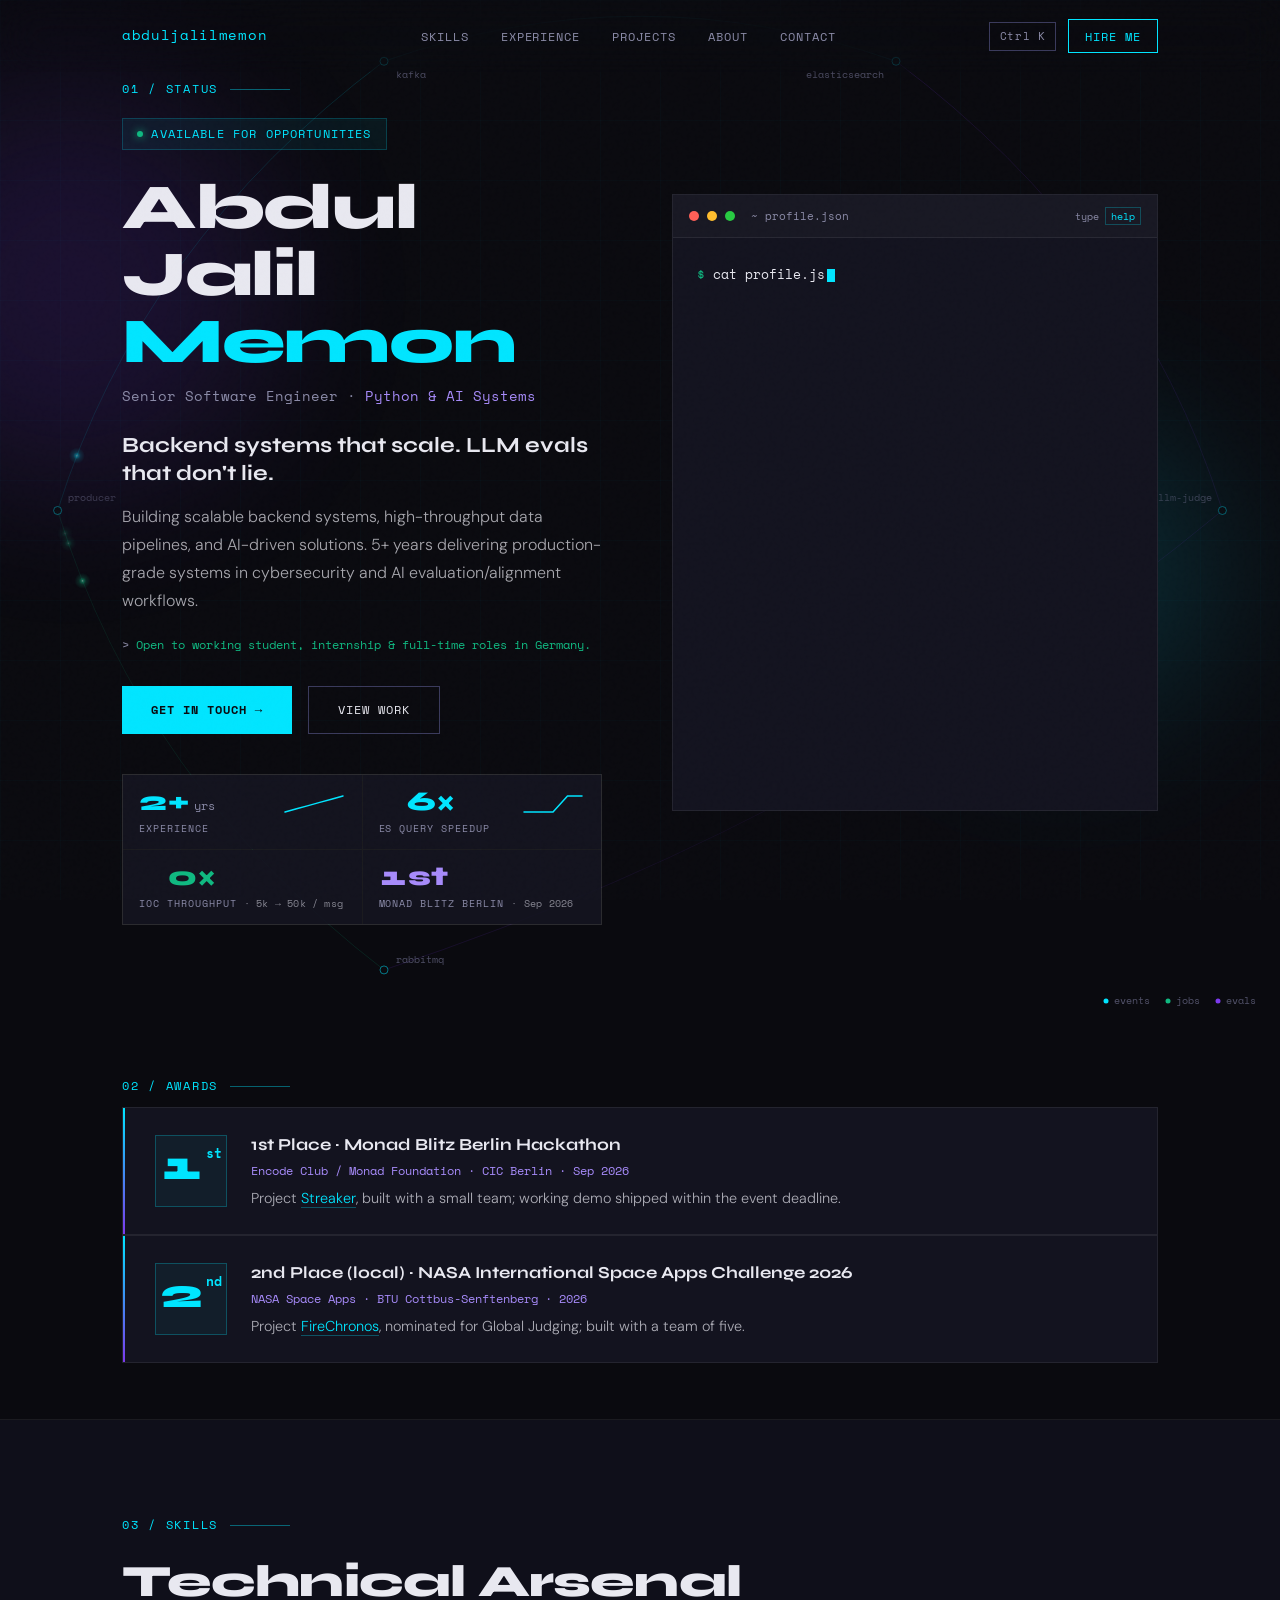
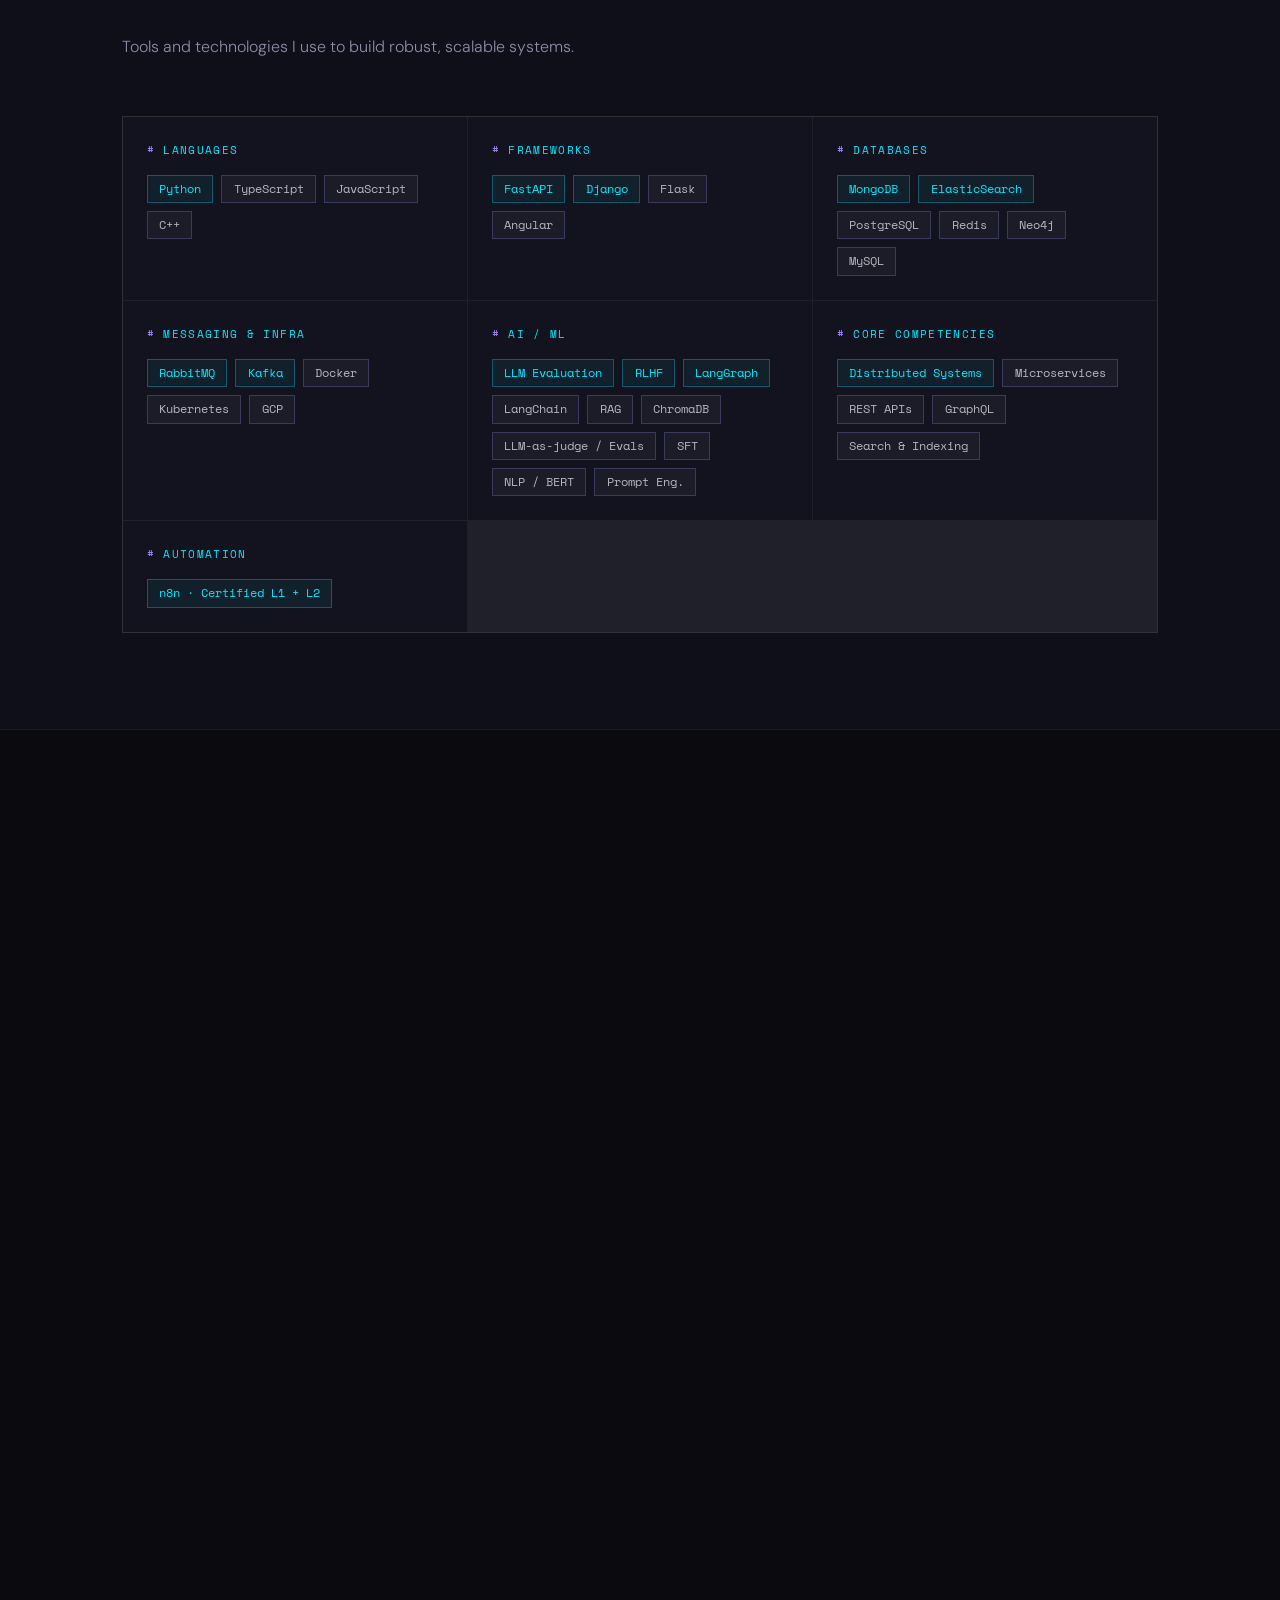
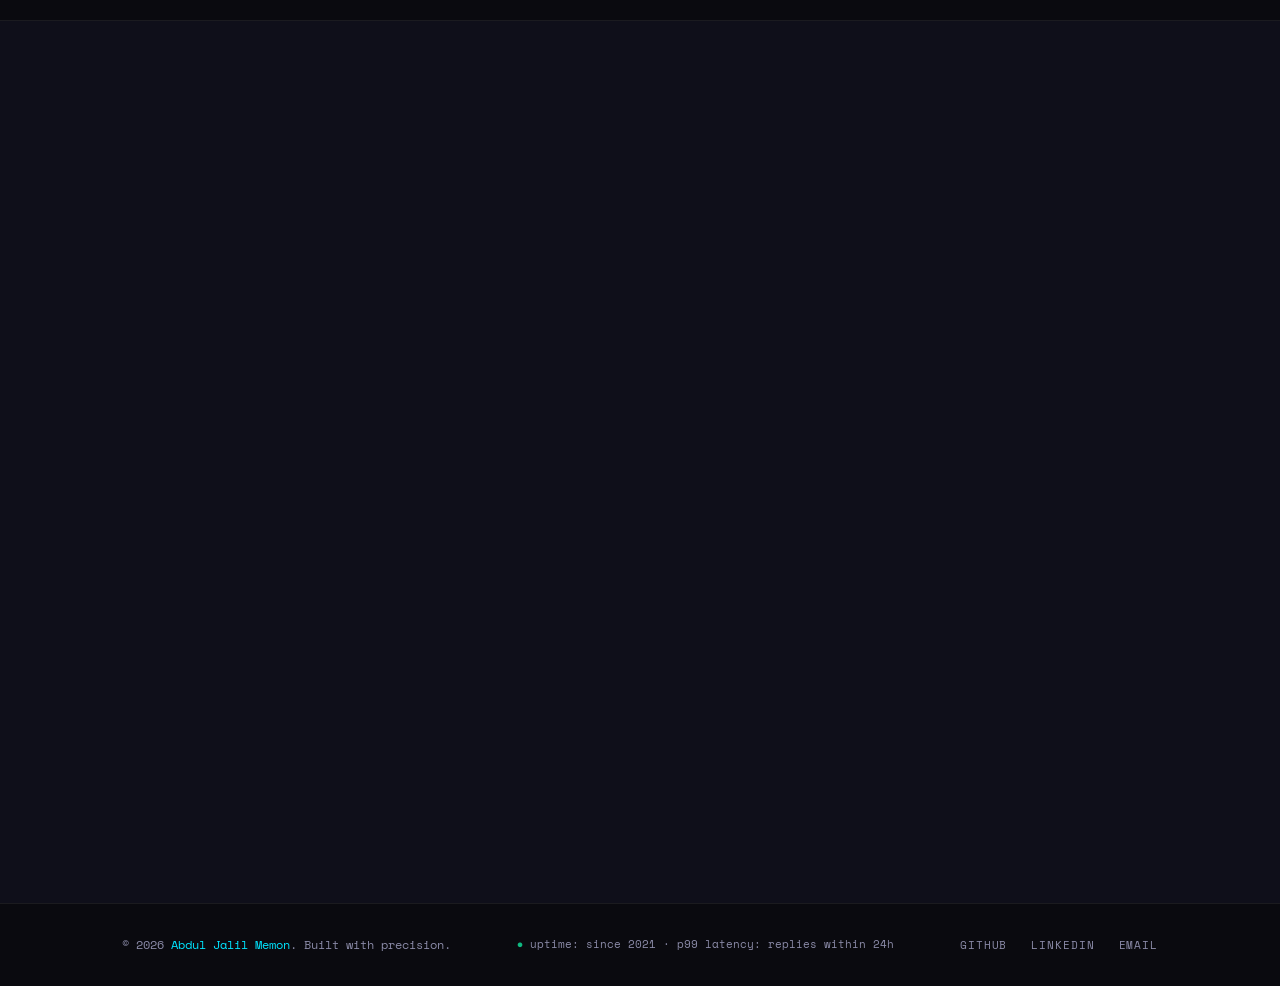
==== commit 642cdf39: "style: award ranks as equal-size badges Syne draws "1" much narrower than "2", so "1st" read smaller" ====
--- a/index.html
+++ b/index.html
@@ -75,7 +75,7 @@
 
   <!-- Self-hosted fonts (latin subset, only the weights in use). The display face is preloaded. -->
   <link rel="preload" href="fonts/syne-latin.woff2" as="font" type="font/woff2" crossorigin>
-  <link rel="stylesheet" href="css/main.css?v=c73ac2b9">
+  <link rel="stylesheet" href="css/main.css?v=2fe180ea">
   <script>
     // .js gates reveal styles; .boot shows the boot overlay on the first visit of a
     // session (never under reduced motion). js/boot.js clears both flags.
@@ -94,16 +94,16 @@
     })(document.documentElement);
   </script>
   <link rel="modulepreload" href="js/data.js?v=9837c4ea">
-  <link rel="modulepreload" href="js/render.js?v=735ce6a7">
+  <link rel="modulepreload" href="js/render.js?v=44d0a3b0">
   <link rel="modulepreload" href="js/boot.js?v=5eea878a">
-  <link rel="modulepreload" href="js/terminal.js?v=452731dc">
+  <link rel="modulepreload" href="js/terminal.js?v=c8015fea">
   <link rel="modulepreload" href="js/metrics.js?v=bff14201">
   <link rel="modulepreload" href="js/trace.js?v=8c662fe2">
   <link rel="modulepreload" href="js/cards.js?v=91bd5b31">
-  <link rel="modulepreload" href="js/palette.js?v=9aeac603">
+  <link rel="modulepreload" href="js/palette.js?v=dfbfedef">
   <link rel="modulepreload" href="js/effects.js?v=3bf109ab">
   <link rel="modulepreload" href="js/toast.js?v=e12d8853">
-  <script type="module" src="js/main.js?v=06f5c5ce" defer></script>
+  <script type="module" src="js/main.js?v=eaf541b6" defer></script>
 </head>
 <body>
   <a class="skip-link" href="#main">Skip to content</a>
@@ -230,9 +230,9 @@
     <div class="container">
       <div class="section-label">02 / Awards</div>
       <h2 class="sr-only">Awards</h2>
-      <div class="award-list reveal" data-render="awards" data-render-hash="13n99qw">
+      <div class="award-list reveal" data-render="awards" data-render-hash="i0elbu">
         <article class="award-item">
-          <div class="award-rank" aria-hidden="true">1st</div>
+          <div class="award-rank" aria-hidden="true"><span class="award-rank-num">1</span><span class="award-rank-suffix">st</span></div>
           <div class="award-body">
             <h3 class="award-title">1st Place · Monad Blitz Berlin Hackathon</h3>
             <div class="award-meta">Encode Club / Monad Foundation · CIC Berlin · Sep 2026</div>
@@ -240,7 +240,7 @@
           </div>
         </article>
         <article class="award-item">
-          <div class="award-rank" aria-hidden="true">2nd</div>
+          <div class="award-rank" aria-hidden="true"><span class="award-rank-num">2</span><span class="award-rank-suffix">nd</span></div>
           <div class="award-body">
             <h3 class="award-title">2nd Place (local) · NASA International Space Apps Challenge 2026</h3>
             <div class="award-meta">NASA Space Apps · BTU Cottbus-Senftenberg · 2026</div>
--- a/css/main.css
+++ b/css/main.css
@@ -794,14 +794,18 @@
   background: linear-gradient(to bottom, var(--accent), var(--accent2));
 }
 .award-rank {
-  font-family: var(--display);
-  font-size: 2.2rem;
-  font-weight: 800;
+  /* fixed square badge: every rank reads the same size, every row lines up */
+  width: 4.5rem; height: 4.5rem;
+  flex-shrink: 0;
+  display: flex; align-items: flex-start; justify-content: center;
+  padding-top: 0.55rem;
+  border: 1px solid rgba(0,229,255,0.25);
+  background: rgba(0,229,255,0.05);
   color: var(--accent);
   line-height: 1;
-  flex-shrink: 0;
-  width: 6.5rem; /* fixed column so every award's text lines up */
-}
+}
+.award-rank-num { font-family: var(--display); font-size: 2.6rem; font-weight: 800; font-variant-numeric: tabular-nums; }
+.award-rank-suffix { font-family: var(--mono); font-size: 0.8rem; font-weight: 700; margin-top: 0.2rem; margin-left: 0.1rem; }
 .award-title { font-family: var(--display); font-size: 1.05rem; font-weight: 700; }
 .award-meta { font-family: var(--mono); font-size: 0.72rem; color: var(--accent2-text); margin: 0.2rem 0 0.4rem; }
 .award-note { font-size: 0.9rem; color: rgba(232,232,240,0.72); font-weight: 300; }
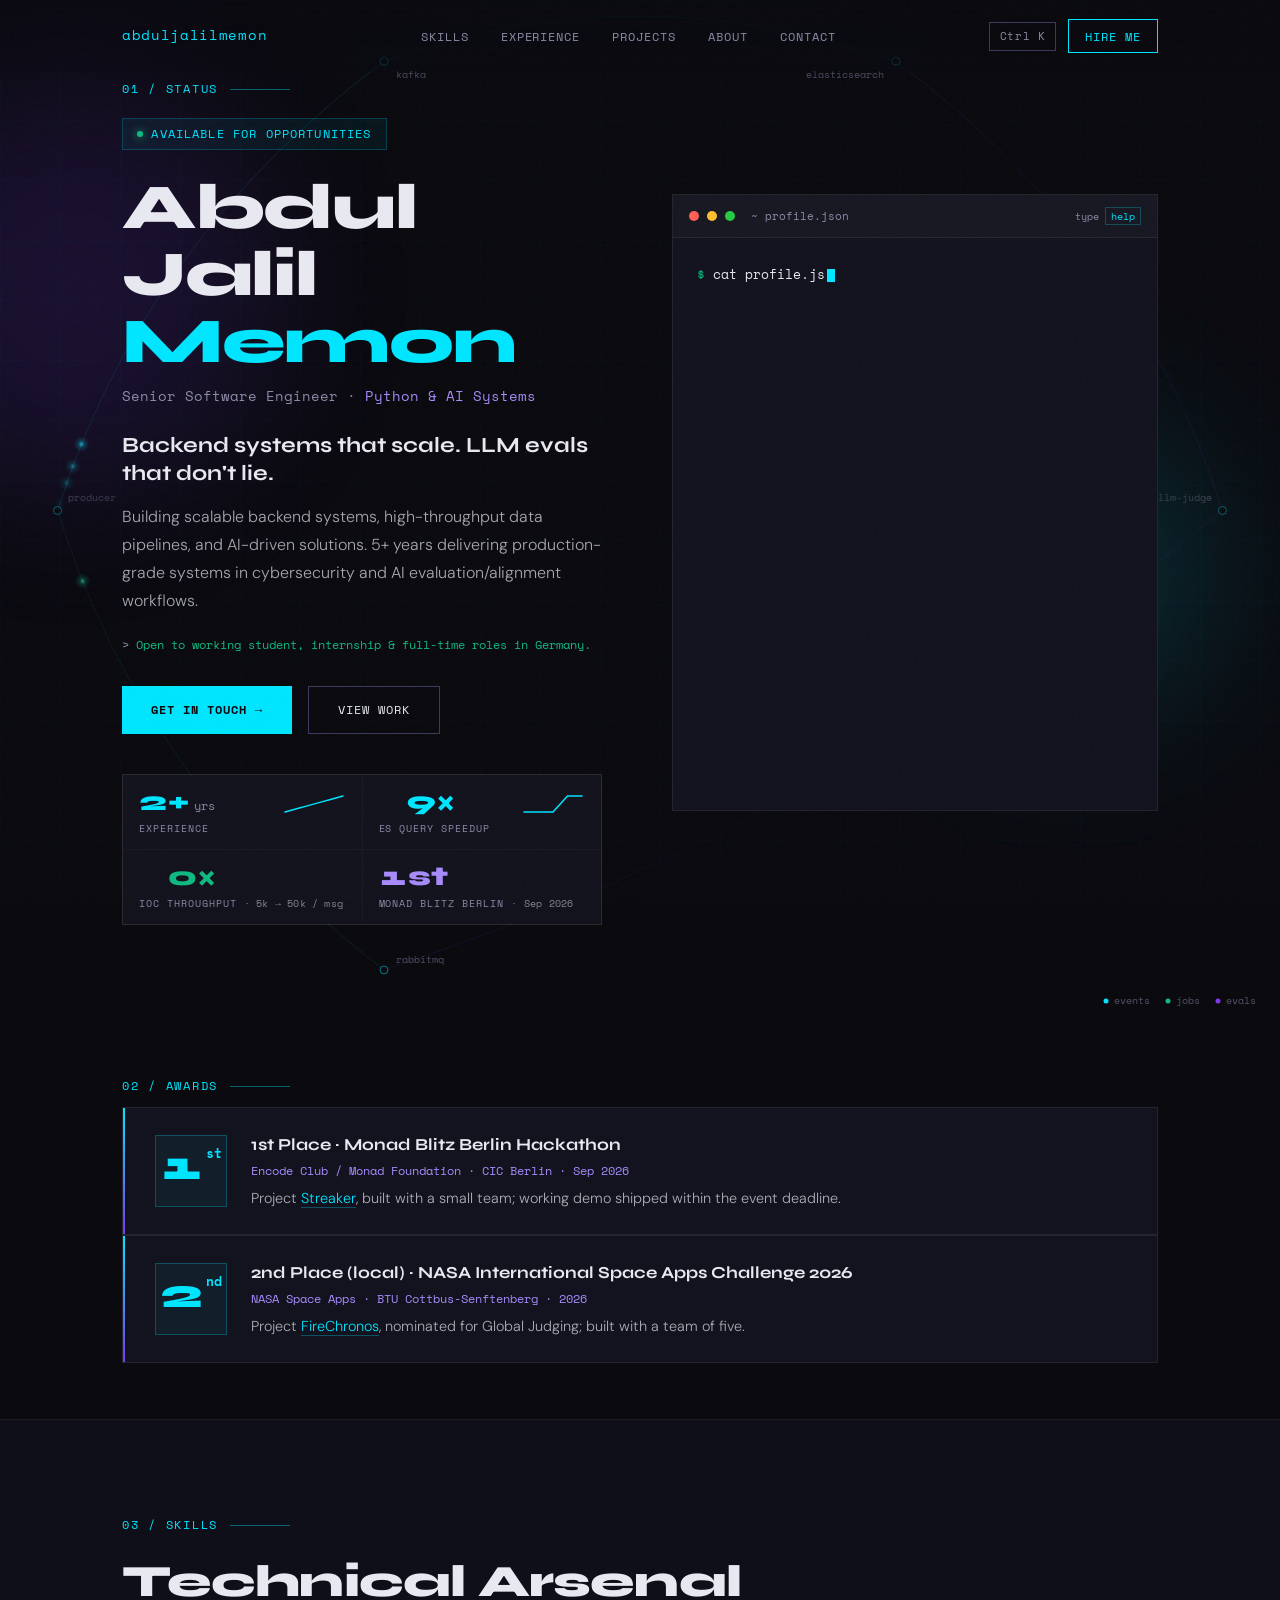
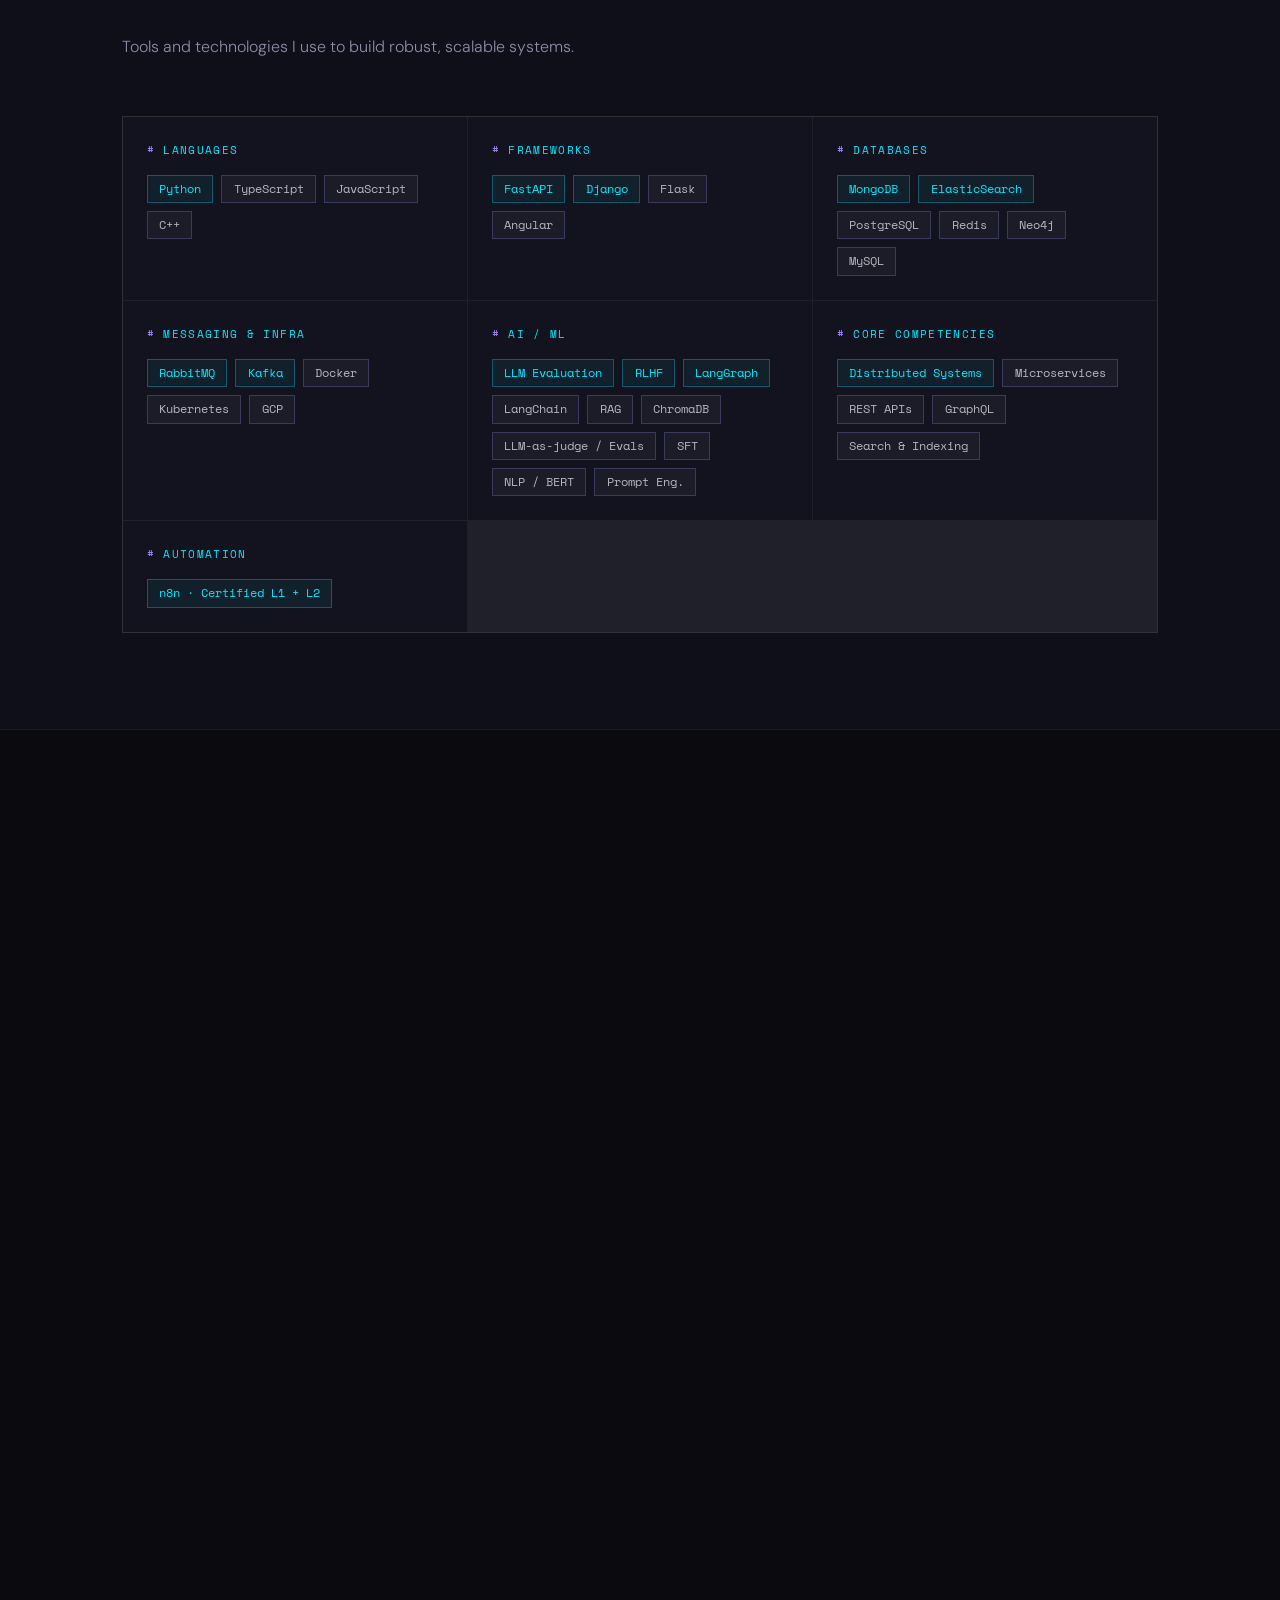
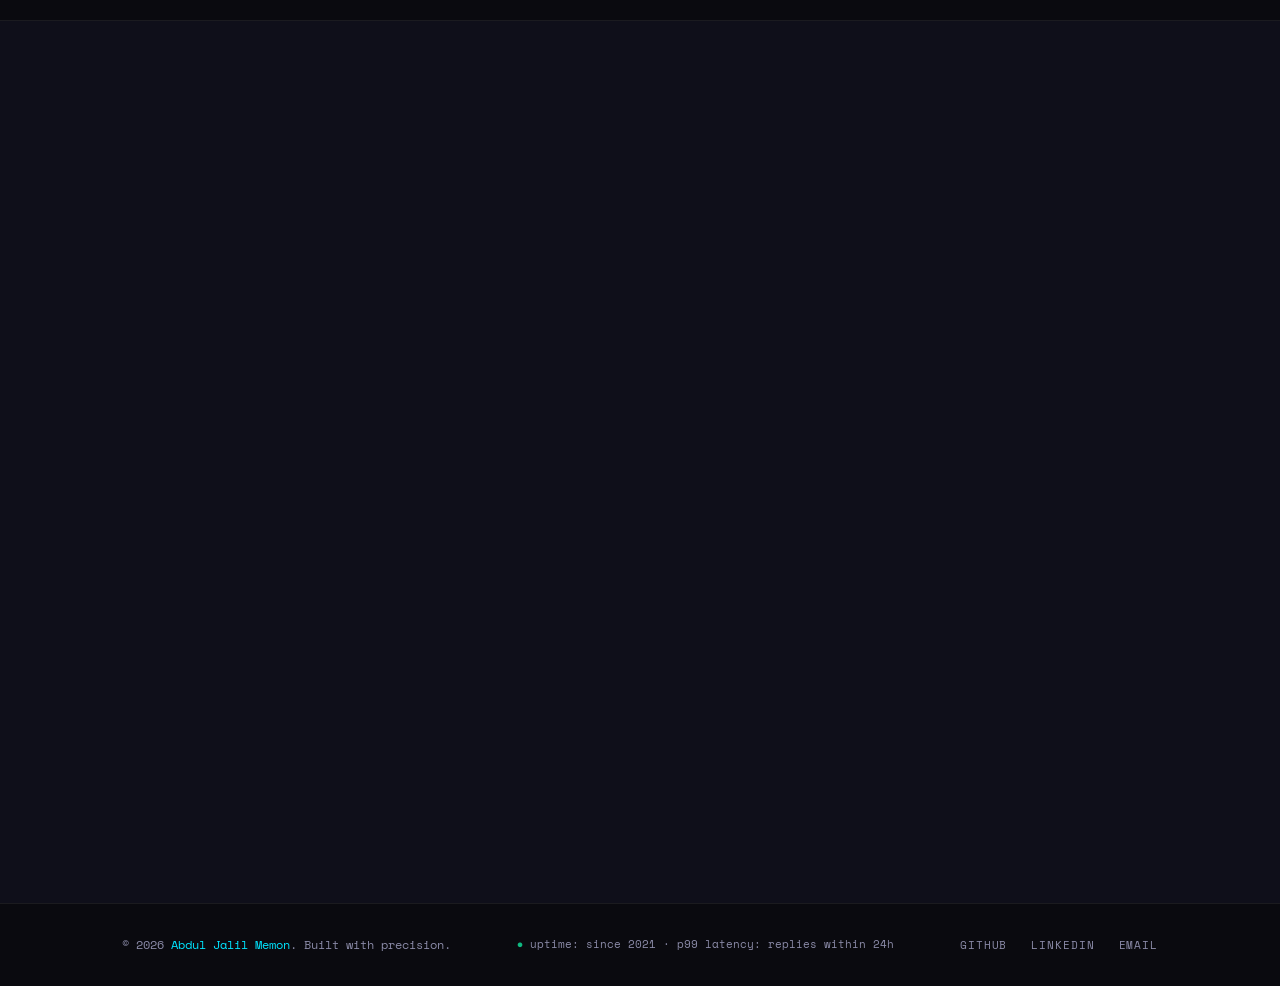
==== commit 652be23c: "feat: contact form via Web3Forms - Form posts to api.web3forms.com with a public access key   (WEB3F" ====
--- a/index.html
+++ b/index.html
@@ -103,7 +103,7 @@
   <link rel="modulepreload" href="js/palette.js?v=dfbfedef">
   <link rel="modulepreload" href="js/effects.js?v=3bf109ab">
   <link rel="modulepreload" href="js/toast.js?v=e12d8853">
-  <script type="module" src="js/main.js?v=eaf541b6" defer></script>
+  <script type="module" src="js/main.js?v=410e8c24" defer></script>
 </head>
 <body>
   <a class="skip-link" href="#main">Skip to content</a>
@@ -668,7 +668,12 @@
             </a>
           </div>
         </div>
-        <form class="contact-form reveal" id="contact-form" action="https://formspree.io/f/FORMSPREE_ID" method="POST">
+        <form class="contact-form reveal" id="contact-form" action="https://api.web3forms.com/submit" method="POST">
+          <!-- Web3Forms: the access key is public by design (it can only deliver to the owner's inbox).
+               Get one at https://web3forms.com and replace the placeholder. -->
+          <input type="hidden" name="access_key" value="WEB3FORMS_ACCESS_KEY">
+          <input type="hidden" name="subject" value="New message from jalil.sys">
+          <input type="hidden" name="from_name" value="jalil.sys portfolio">
           <div class="form-group">
             <label class="form-label" for="cf-name">Your Name</label>
             <input class="form-input" id="cf-name" name="name" type="text" autocomplete="name" required>
@@ -682,8 +687,8 @@
             <textarea class="form-textarea" id="cf-message" name="message" placeholder="Tell me about the project or opportunity..." required></textarea>
           </div>
           <div class="hp-field" aria-hidden="true">
-            <label for="cf-gotcha">Leave this empty</label>
-            <input id="cf-gotcha" type="text" name="_gotcha" tabindex="-1" autocomplete="off">
+            <label for="cf-botcheck">Leave this unchecked</label>
+            <input id="cf-botcheck" type="checkbox" name="botcheck" tabindex="-1" autocomplete="off">
           </div>
           <button type="submit" class="btn-submit">Send Message →</button>
           <div id="form-status" class="form-status" role="status" aria-live="polite"></div>
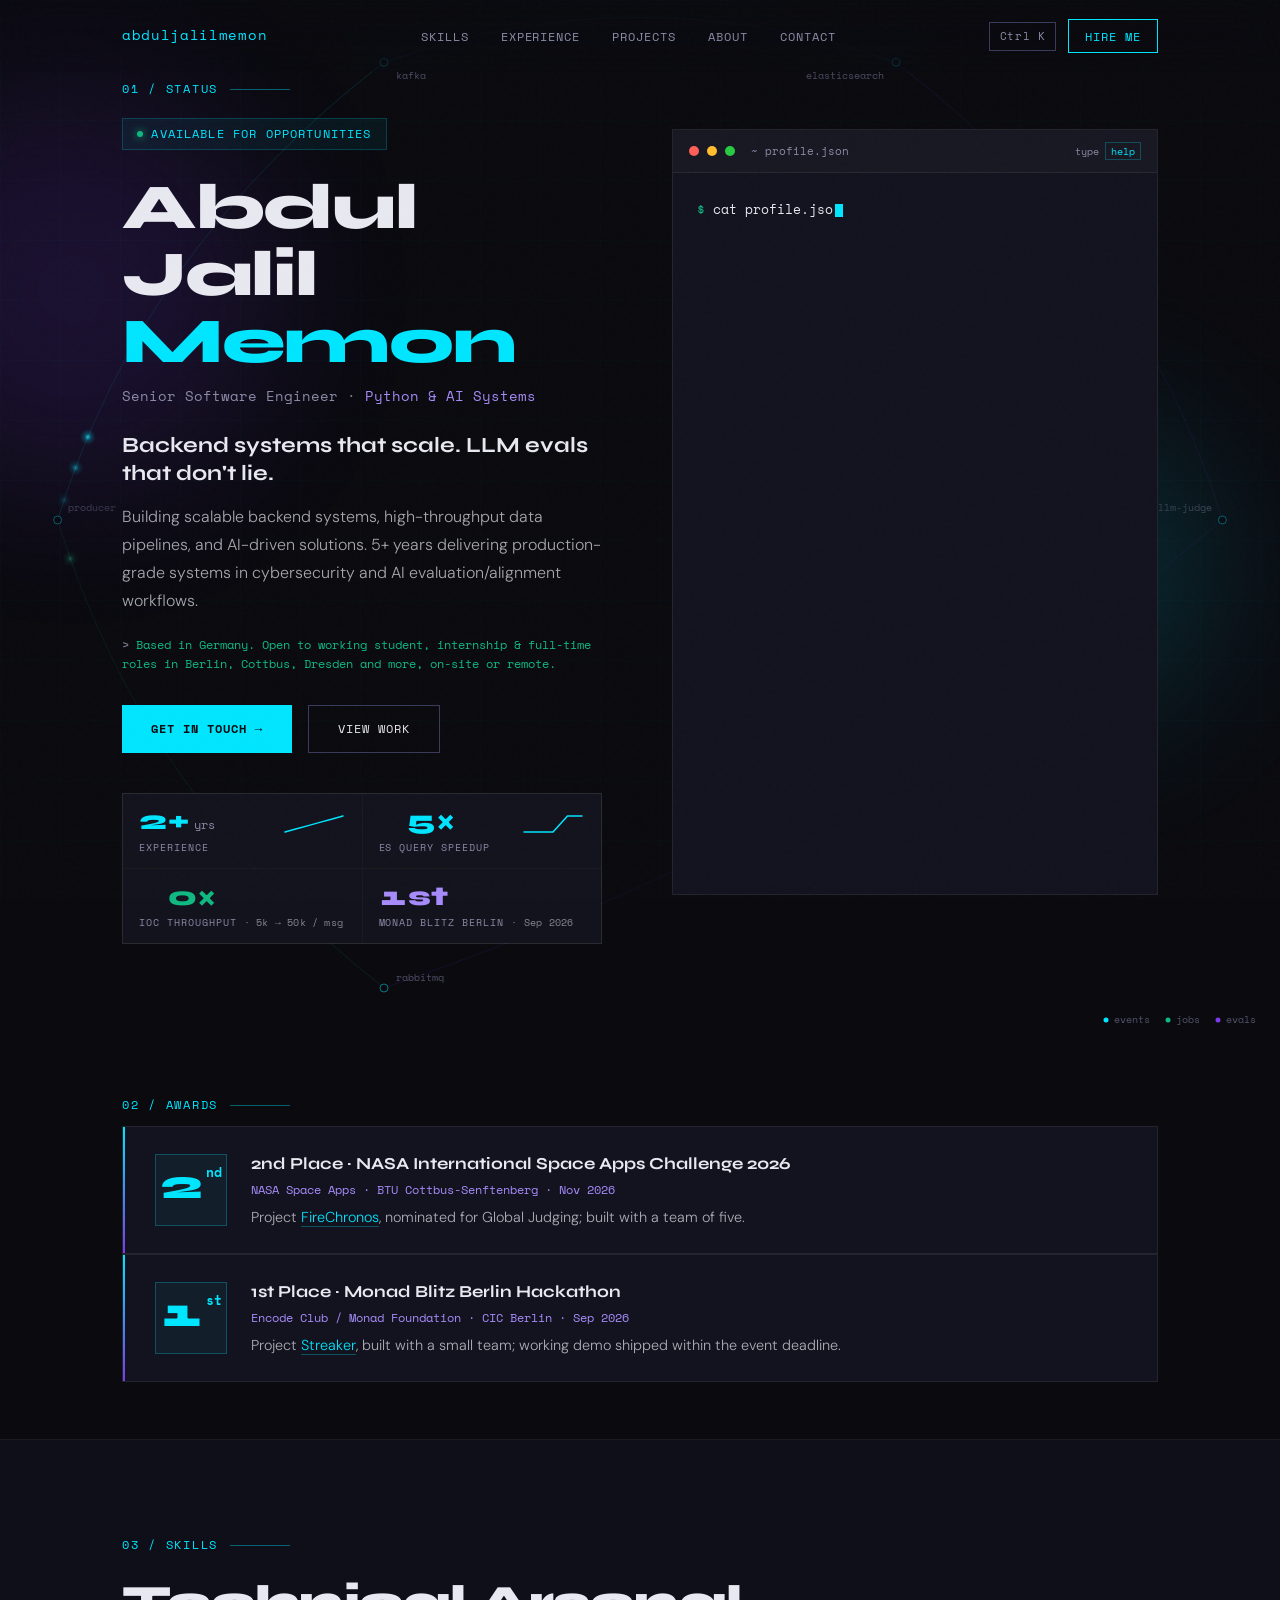
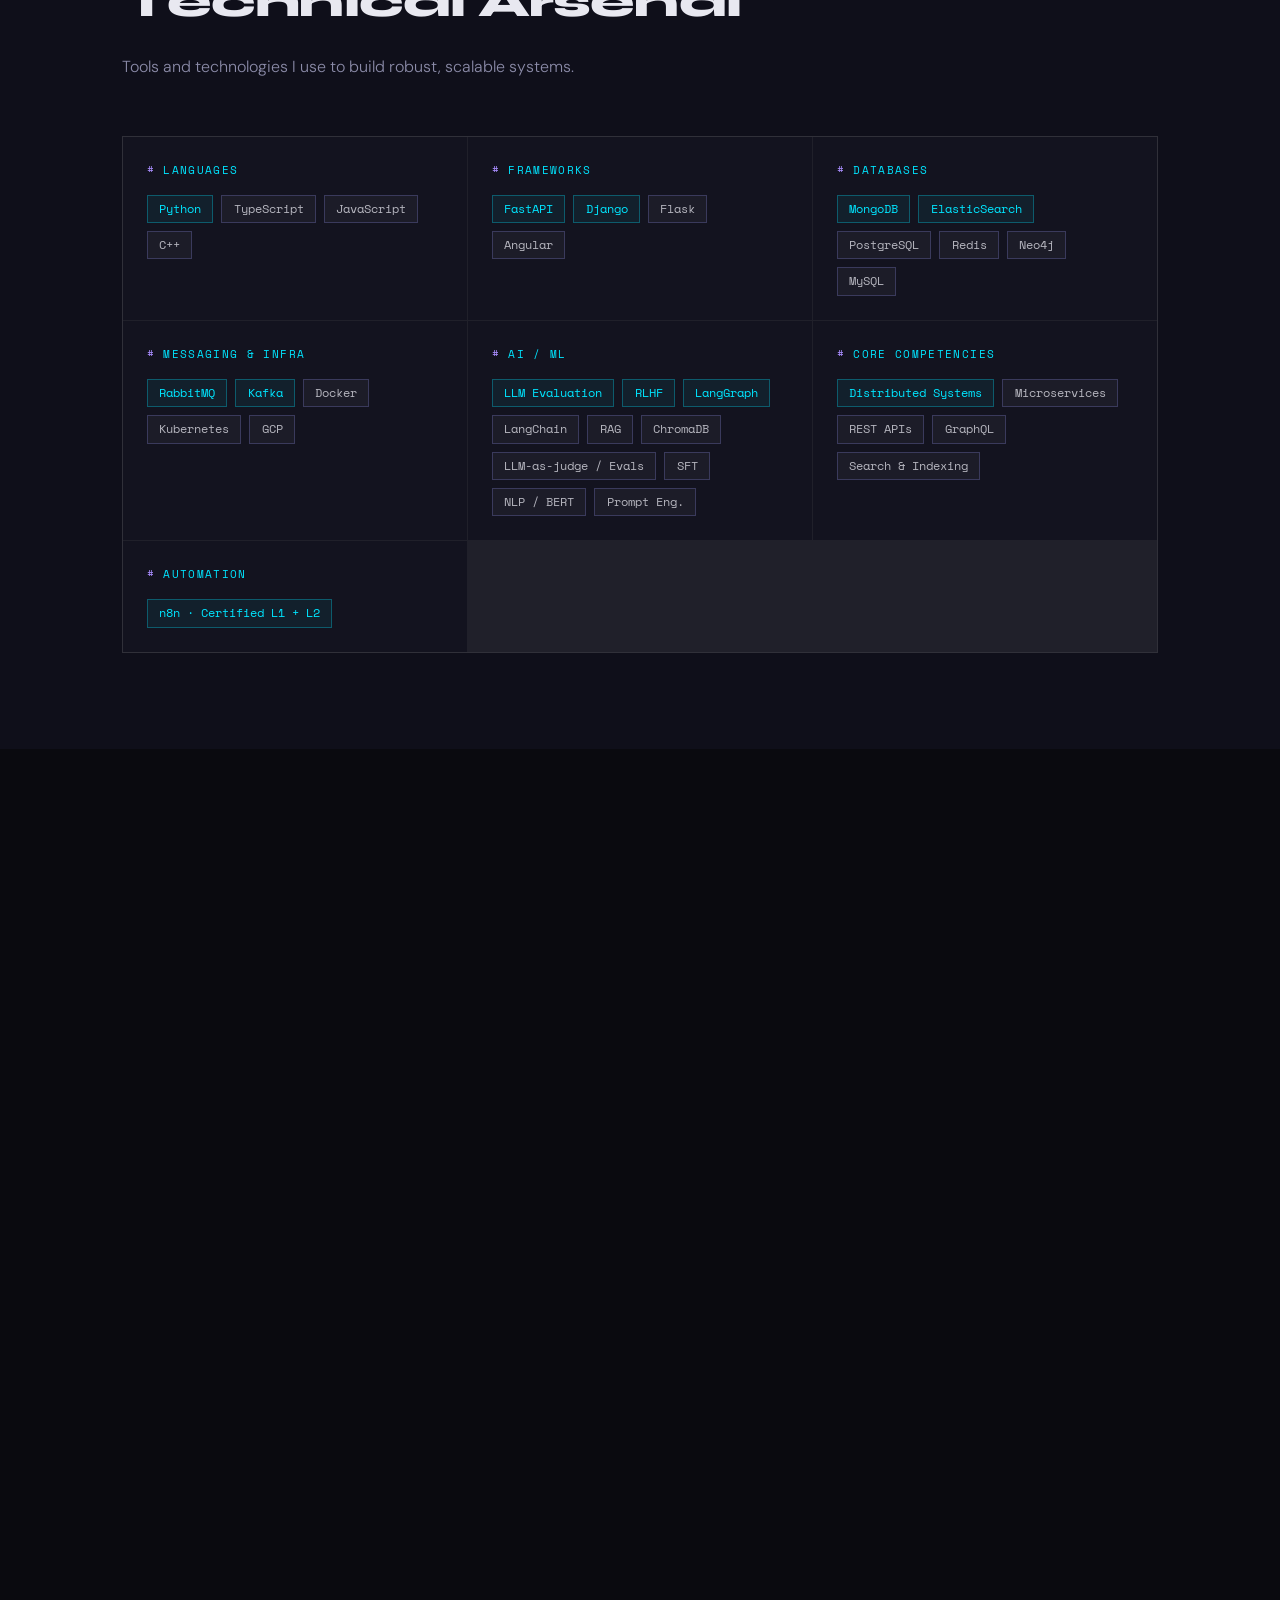
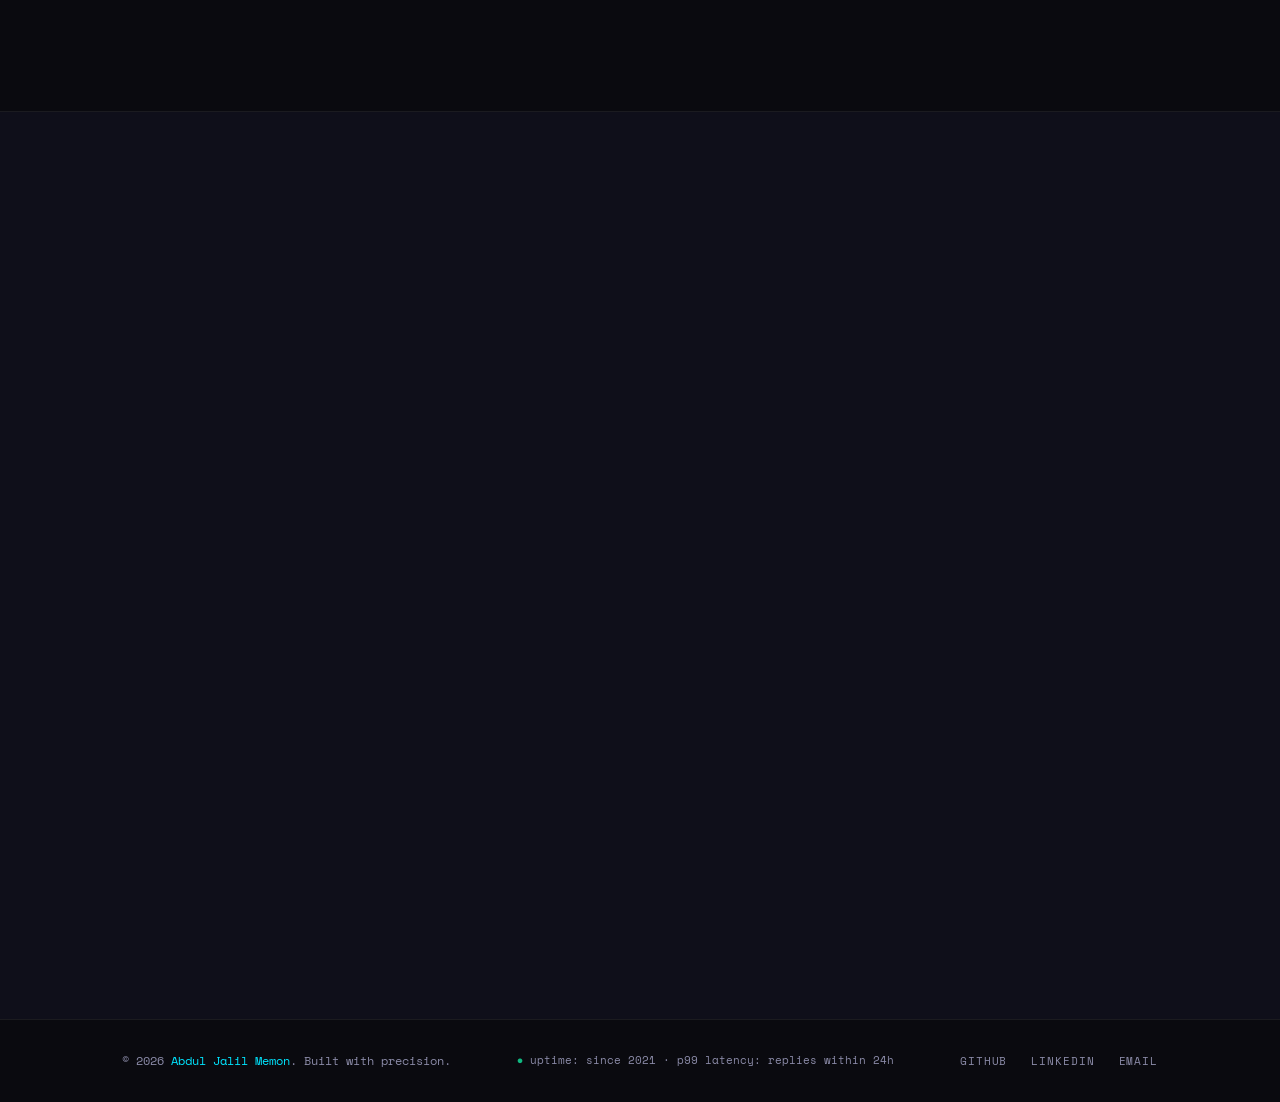
==== commit fd7ed9a3: "content: NASA award dated Nov 2026; open to Berlin, Cottbus, Dresden, remote - NASA Space Apps: drop" ====
--- a/index.html
+++ b/index.html
@@ -4,7 +4,7 @@
   <meta charset="UTF-8">
   <meta name="viewport" content="width=device-width, initial-scale=1.0">
   <title>Abdul Jalil Memon — Senior Software Engineer, Python &amp; AI Systems</title>
-  <meta name="description" content="Senior Software Engineer in Cottbus: Python backends, distributed systems, search and LLM evals. Open to working student, internship &amp; full-time roles in Germany.">
+  <meta name="description" content="Senior Software Engineer in Germany: Python backends, distributed systems, search and LLM evals. Open to roles in Berlin, Cottbus, Dresden or remote.">
   <link rel="canonical" href="https://abduljalilmemon.github.io/">
   <meta name="theme-color" content="#0a0a0f">
   <meta name="color-scheme" content="dark">
@@ -27,7 +27,7 @@
   <meta name="twitter:image:alt" content="jalil.sys: Abdul Jalil Memon, Senior Software Engineer.">
 
   <!-- Structured data: generated from js/data.js by scripts/sync-fallback.mjs -->
-  <script type="application/ld+json" data-render="jsonld" data-render-hash="1ja9rji">
+  <script type="application/ld+json" data-render="jsonld" data-render-hash="fqb8fq">
   {
     "@context": "https://schema.org",
     "@type": "Person",
@@ -61,8 +61,8 @@
       "Search Infrastructure"
     ],
     "award": [
-      "1st Place · Monad Blitz Berlin Hackathon (Sep 2026)",
-      "2nd Place (local) · NASA International Space Apps Challenge 2026"
+      "2nd Place · NASA International Space Apps Challenge 2026 (Nov)",
+      "1st Place · Monad Blitz Berlin Hackathon (Sep 2026)"
     ]
   }
   </script>
@@ -93,17 +93,17 @@
       } catch (e) { /* storage blocked: skip the boot */ }
     })(document.documentElement);
   </script>
-  <link rel="modulepreload" href="js/data.js?v=9837c4ea">
-  <link rel="modulepreload" href="js/render.js?v=44d0a3b0">
+  <link rel="modulepreload" href="js/data.js?v=9ad0016c">
+  <link rel="modulepreload" href="js/render.js?v=30a6e19a">
   <link rel="modulepreload" href="js/boot.js?v=5eea878a">
-  <link rel="modulepreload" href="js/terminal.js?v=c8015fea">
+  <link rel="modulepreload" href="js/terminal.js?v=74d42975">
   <link rel="modulepreload" href="js/metrics.js?v=bff14201">
   <link rel="modulepreload" href="js/trace.js?v=8c662fe2">
   <link rel="modulepreload" href="js/cards.js?v=91bd5b31">
-  <link rel="modulepreload" href="js/palette.js?v=dfbfedef">
+  <link rel="modulepreload" href="js/palette.js?v=2a8c3bd7">
   <link rel="modulepreload" href="js/effects.js?v=3bf109ab">
   <link rel="modulepreload" href="js/toast.js?v=e12d8853">
-  <script type="module" src="js/main.js?v=410e8c24" defer></script>
+  <script type="module" src="js/main.js?v=64a85915" defer></script>
 </head>
 <body>
   <a class="skip-link" href="#main">Skip to content</a>
@@ -160,7 +160,7 @@
           <div class="hero-title">Senior Software Engineer · <span class="highlight">Python &amp; AI Systems</span></div>
           <p class="hero-tagline" data-render="tagline" data-render-hash="1yd6r7j">Backend systems that scale. LLM evals that don't lie.</p>
           <p class="hero-desc" data-render="summary" data-render-hash="1i6m2kf">Building scalable backend systems, high-throughput data pipelines, and AI-driven solutions. 5+ years delivering production-grade systems in cybersecurity and AI evaluation/alignment workflows.</p>
-          <p class="hero-availability" data-render="availability" data-render-hash="1gt5171">Open to working student, internship &amp; full-time roles in Germany.</p>
+          <p class="hero-availability" data-render="availability" data-render-hash="v0f9tc">Based in Germany. Open to working student, internship &amp; full-time roles in Berlin, Cottbus, Dresden and more, on-site or remote.</p>
           <div class="hero-actions">
             <a href="#contact" class="btn-primary">Get in Touch →</a>
             <a href="#experience" class="btn-ghost">View Work</a>
@@ -197,7 +197,7 @@
               <div class="dot dot-g"></div>
               <span class="terminal-title">~ profile.json</span>
             </div>
-            <div class="terminal-body" data-render="terminal" data-render-hash="1ajmp6g">
+            <div class="terminal-body" data-render="terminal" data-render-hash="stkall">
               <div><span class="t-prompt">$</span> <span class="t-cmd">cat profile.json</span></div>
               <div>&nbsp;</div>
               <div><span class="t-key">"name"</span>: <span class="t-str">"Abdul Jalil Memon"</span>,</div>
@@ -216,6 +216,12 @@
               <div>&nbsp;&nbsp;<span class="t-str">"internship"</span>,</div>
               <div>&nbsp;&nbsp;<span class="t-str">"full_time"</span></div>
               <div><span class="t-arr">]</span>,</div>
+              <div><span class="t-key">"open_to"</span>: <span class="t-arr">[</span></div>
+              <div>&nbsp;&nbsp;<span class="t-str">"berlin"</span>,</div>
+              <div>&nbsp;&nbsp;<span class="t-str">"cottbus"</span>,</div>
+              <div>&nbsp;&nbsp;<span class="t-str">"dresden"</span>,</div>
+              <div>&nbsp;&nbsp;<span class="t-str">"remote"</span></div>
+              <div><span class="t-arr">]</span>,</div>
               <div><span class="t-key">"status"</span>: <span class="t-val">"open_to_work"</span></div>
               <div>&nbsp;</div>
               <div><span class="t-prompt">$</span> <span class="cursor" aria-hidden="true"></span></div>
@@ -230,21 +236,21 @@
     <div class="container">
       <div class="section-label">02 / Awards</div>
       <h2 class="sr-only">Awards</h2>
-      <div class="award-list reveal" data-render="awards" data-render-hash="i0elbu">
+      <div class="award-list reveal" data-render="awards" data-render-hash="1utw7y5">
+        <article class="award-item">
+          <div class="award-rank" aria-hidden="true"><span class="award-rank-num">2</span><span class="award-rank-suffix">nd</span></div>
+          <div class="award-body">
+            <h3 class="award-title">2nd Place · NASA International Space Apps Challenge 2026</h3>
+            <div class="award-meta">NASA Space Apps · BTU Cottbus-Senftenberg · Nov 2026</div>
+            <p class="award-note">Project <a href="#project-firechronos">FireChronos</a>, nominated for Global Judging; built with a team of five.</p>
+          </div>
+        </article>
         <article class="award-item">
           <div class="award-rank" aria-hidden="true"><span class="award-rank-num">1</span><span class="award-rank-suffix">st</span></div>
           <div class="award-body">
             <h3 class="award-title">1st Place · Monad Blitz Berlin Hackathon</h3>
             <div class="award-meta">Encode Club / Monad Foundation · CIC Berlin · Sep 2026</div>
             <p class="award-note">Project <a href="#project-streaker">Streaker</a>, built with a small team; working demo shipped within the event deadline.</p>
-          </div>
-        </article>
-        <article class="award-item">
-          <div class="award-rank" aria-hidden="true"><span class="award-rank-num">2</span><span class="award-rank-suffix">nd</span></div>
-          <div class="award-body">
-            <h3 class="award-title">2nd Place (local) · NASA International Space Apps Challenge 2026</h3>
-            <div class="award-meta">NASA Space Apps · BTU Cottbus-Senftenberg · 2026</div>
-            <p class="award-note">Project <a href="#project-firechronos">FireChronos</a>, nominated for Global Judging; built with a team of five.</p>
           </div>
         </article>
       </div>
@@ -428,7 +434,7 @@
       <div class="section-label">05 / Projects</div>
       <h2 class="section-title reveal">Featured Work</h2>
       <p class="section-sub reveal">Agent evals, real-time voice AI, satellite-data analysis, backend services and the odd low-level experiment. Status shows what is running, building, shipped or archived.</p>
-      <div class="projects-grid" data-render="projects" data-render-hash="1sciacv">
+      <div class="projects-grid" data-render="projects" data-render-hash="mvzd1b">
         <article class="project-card" id="project-swapcheck">
           <!-- SWAPCHECK_REPO_URL -->
           <div class="project-meta"><span class="project-num">01</span><span class="project-status" data-status="building"><span class="status-glyph" aria-hidden="true">◐</span>building</span></div>
@@ -472,7 +478,7 @@
           <!-- FIRECHRONOS_REPO_URL -->
           <div class="project-meta"><span class="project-num">04</span><span class="project-status" data-status="shipped"><span class="status-glyph" aria-hidden="true">✓</span>shipped</span></div>
           <h3 class="project-name">FireChronos</h3>
-          <div class="project-award">🏆 2nd Place (local) · NASA Space Apps 2026</div>
+          <div class="project-award">🏆 2nd Place · NASA Space Apps · Nov 2026</div>
           <p class="project-desc">Interactive geospatial platform combining NASA's MODIS and VIIRS satellite data to explore 25 years of fire activity across Europe (2001–2025): maps, burning calendars, seasonal patterns and weather context. VIIRS sees far smaller fires than MODIS, so raw counts jump when the record switches sensors in 2012; we built a correction, tested it on held-out years, and made every number traceable to its source.</p>
           <div class="project-stack">
             <span class="stack-tag">NASA MODIS</span>
@@ -550,12 +556,19 @@
           <p>I'm currently based in Cottbus, Germany, pursuing an M.Sc. in Artificial Intelligence at BTU Cottbus-Senftenberg, while staying active in student organizations including the StuRa, Pakistan Student Association (PSA) and JALTA, a student consulting network.</p>
           <p>I'm passionate about systems that scale, architectures that are clean, and teams that innovate with purpose.</p>
         </div>
-          <div class="about-highlights" data-render="highlights" data-render-hash="ub8hjs">
+          <div class="about-highlights" data-render="highlights" data-render-hash="1rdzx5w">
             <div class="highlight-row">
               <div class="hl-icon" aria-hidden="true">📍</div>
               <div>
                 <div class="hl-label">Location</div>
                 <div class="hl-val">Cottbus, Germany</div>
+              </div>
+            </div>
+            <div class="highlight-row">
+              <div class="hl-icon" aria-hidden="true">🧭</div>
+              <div>
+                <div class="hl-label">Open to</div>
+                <div class="hl-val">Berlin · Cottbus · Dresden · Remote</div>
               </div>
             </div>
             <div class="highlight-row">
@@ -638,7 +651,7 @@
     <div class="container">
       <div class="section-label">07 / Contact</div>
       <h2 class="section-title reveal">Let's Build Something</h2>
-      <p class="section-sub reveal">Open to working student, internship and full-time roles in Germany, plus interesting collaborations. Let's talk.</p>
+      <p class="section-sub reveal">Based in Germany and open to working student, internship and full-time roles in Berlin, Cottbus, Dresden and beyond, on-site or remote. Interesting collaborations welcome too. Let's talk.</p>
       <div class="contact-inner">
         <div class="reveal">
           <div class="contact-links" data-render="contactLinks" data-render-hash="18xsvne">
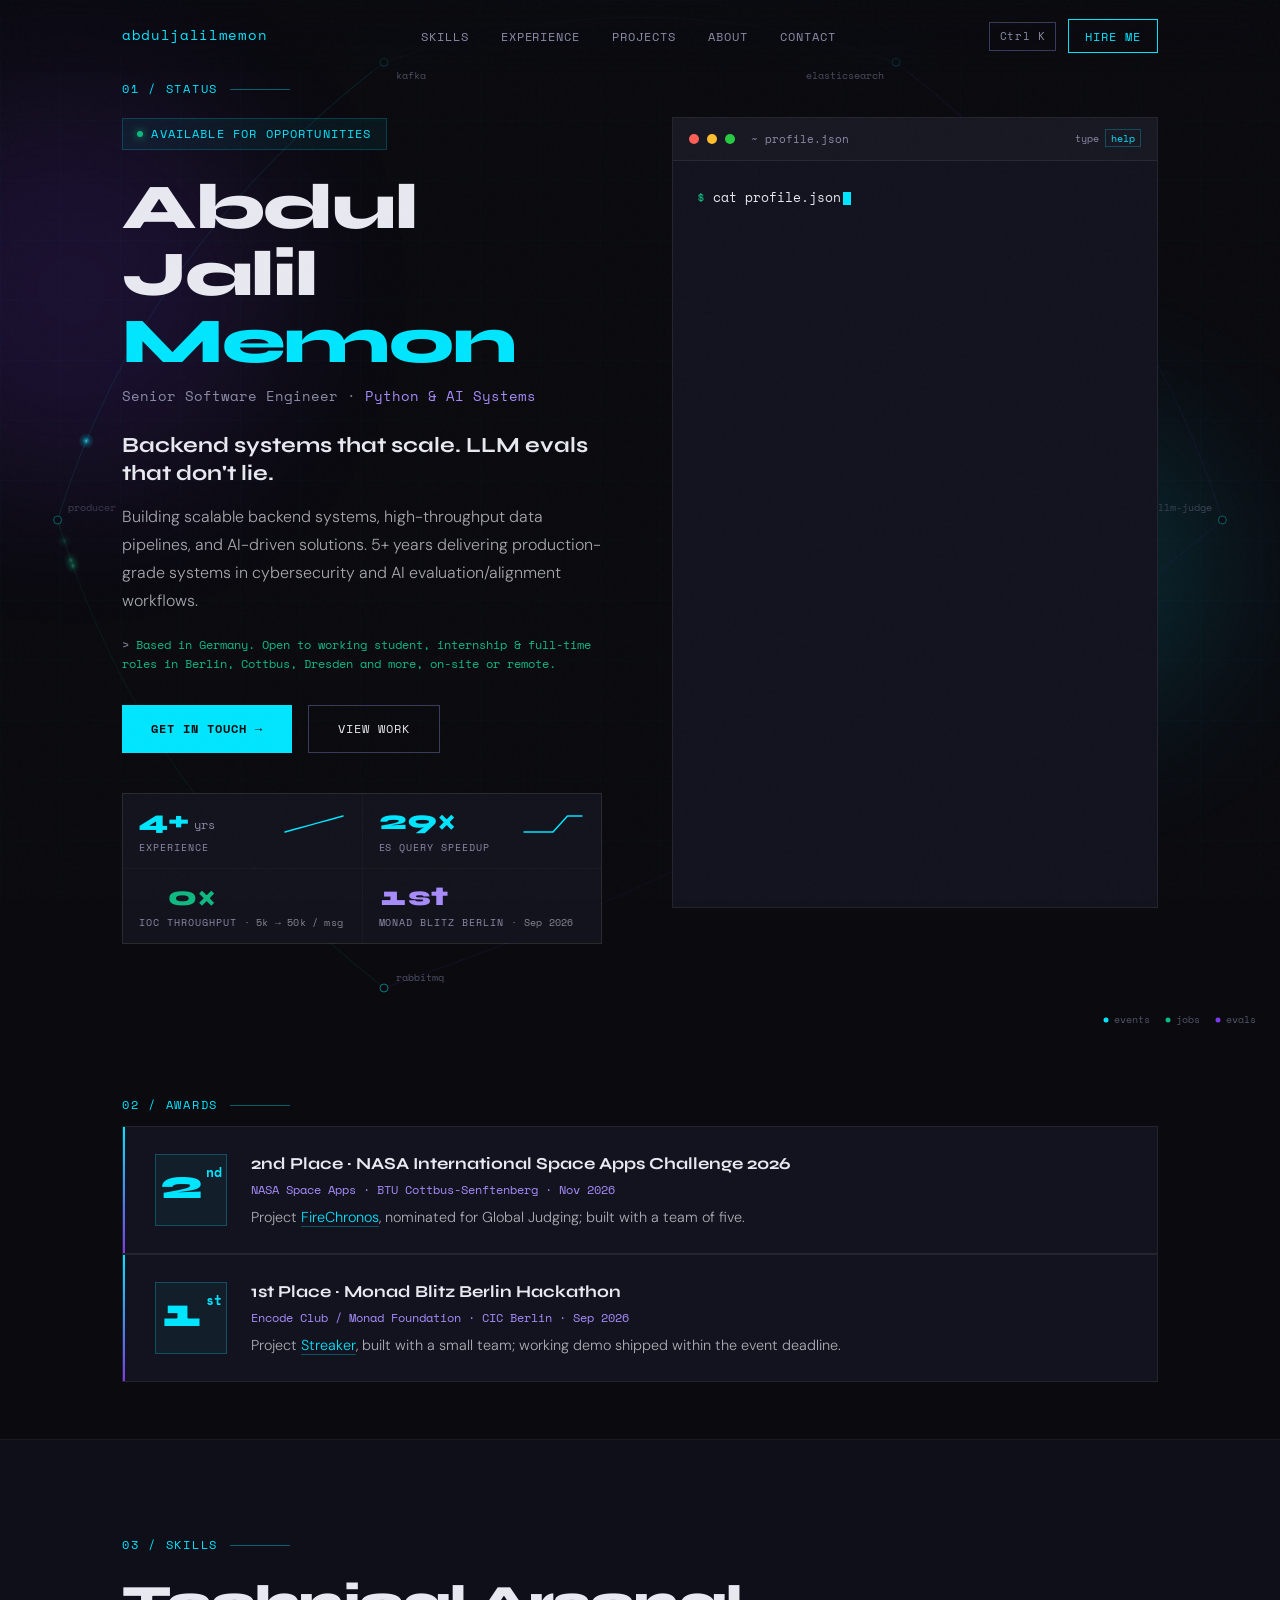
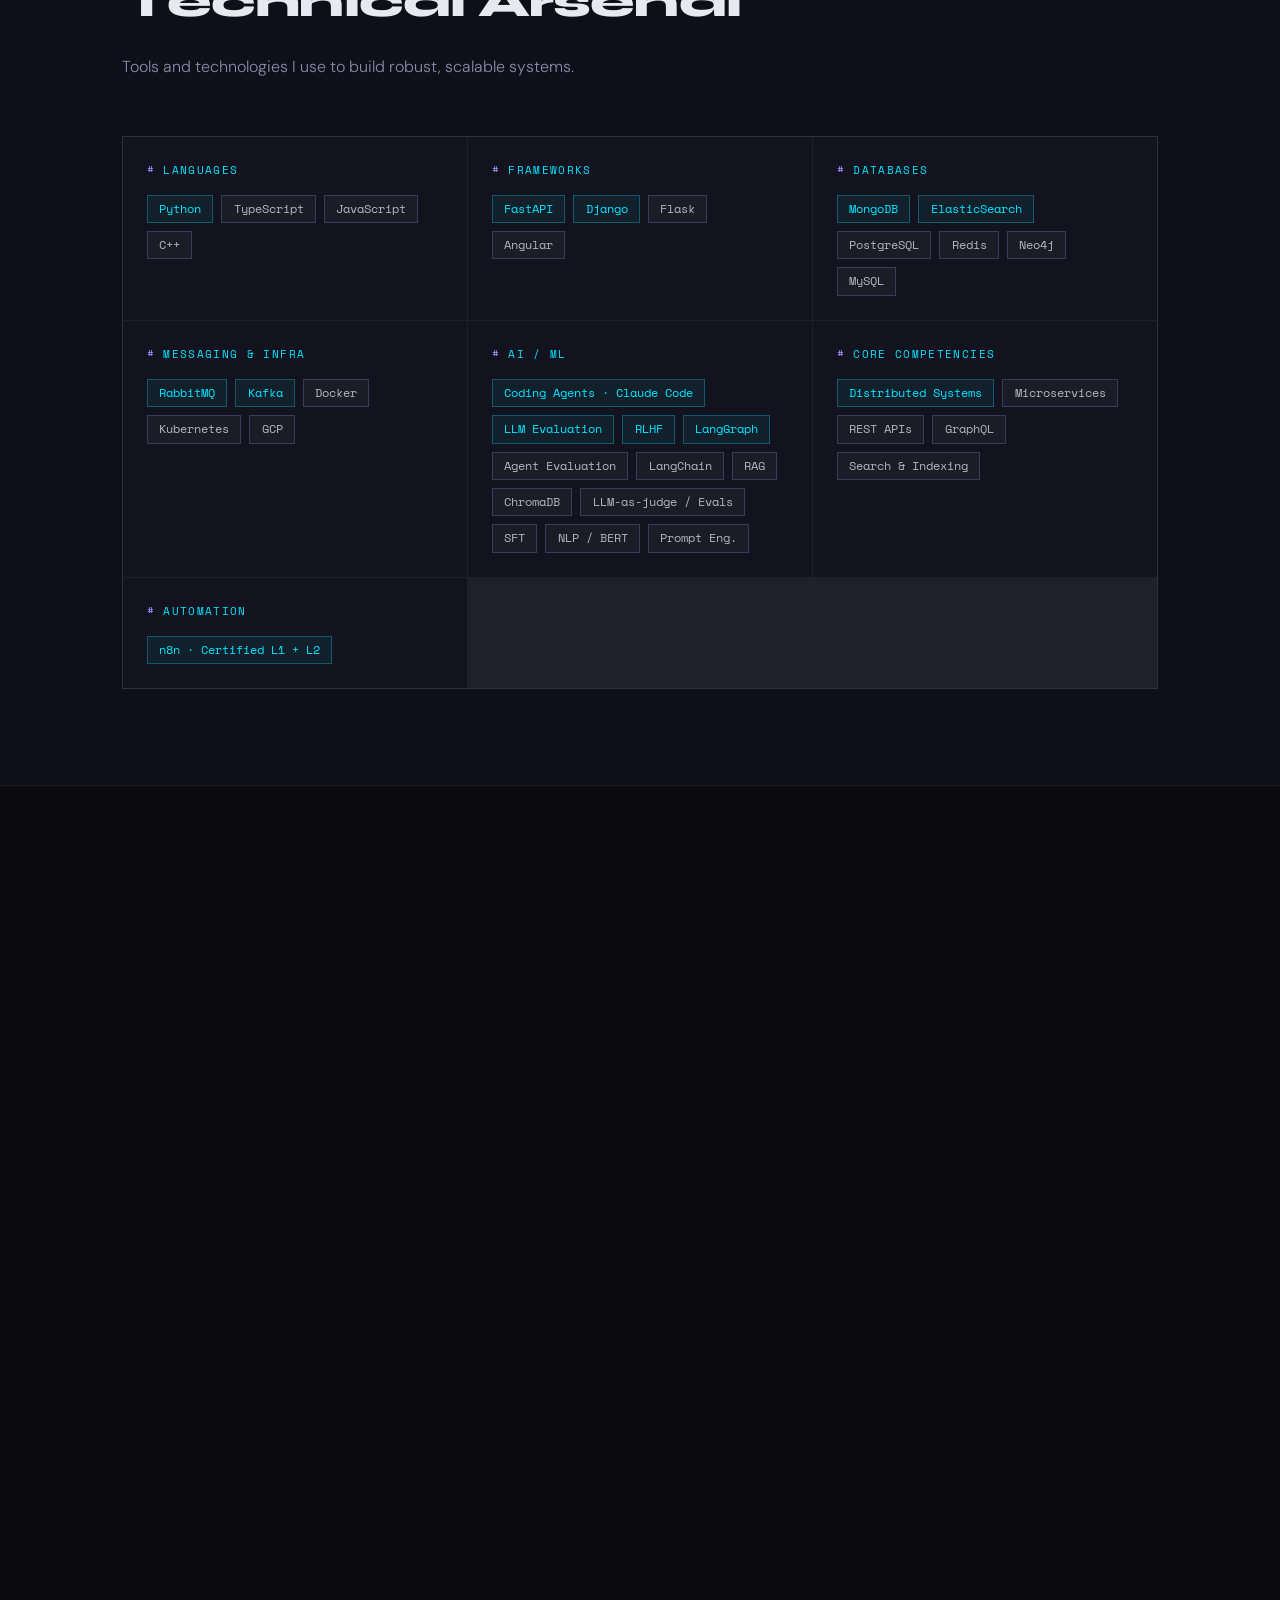
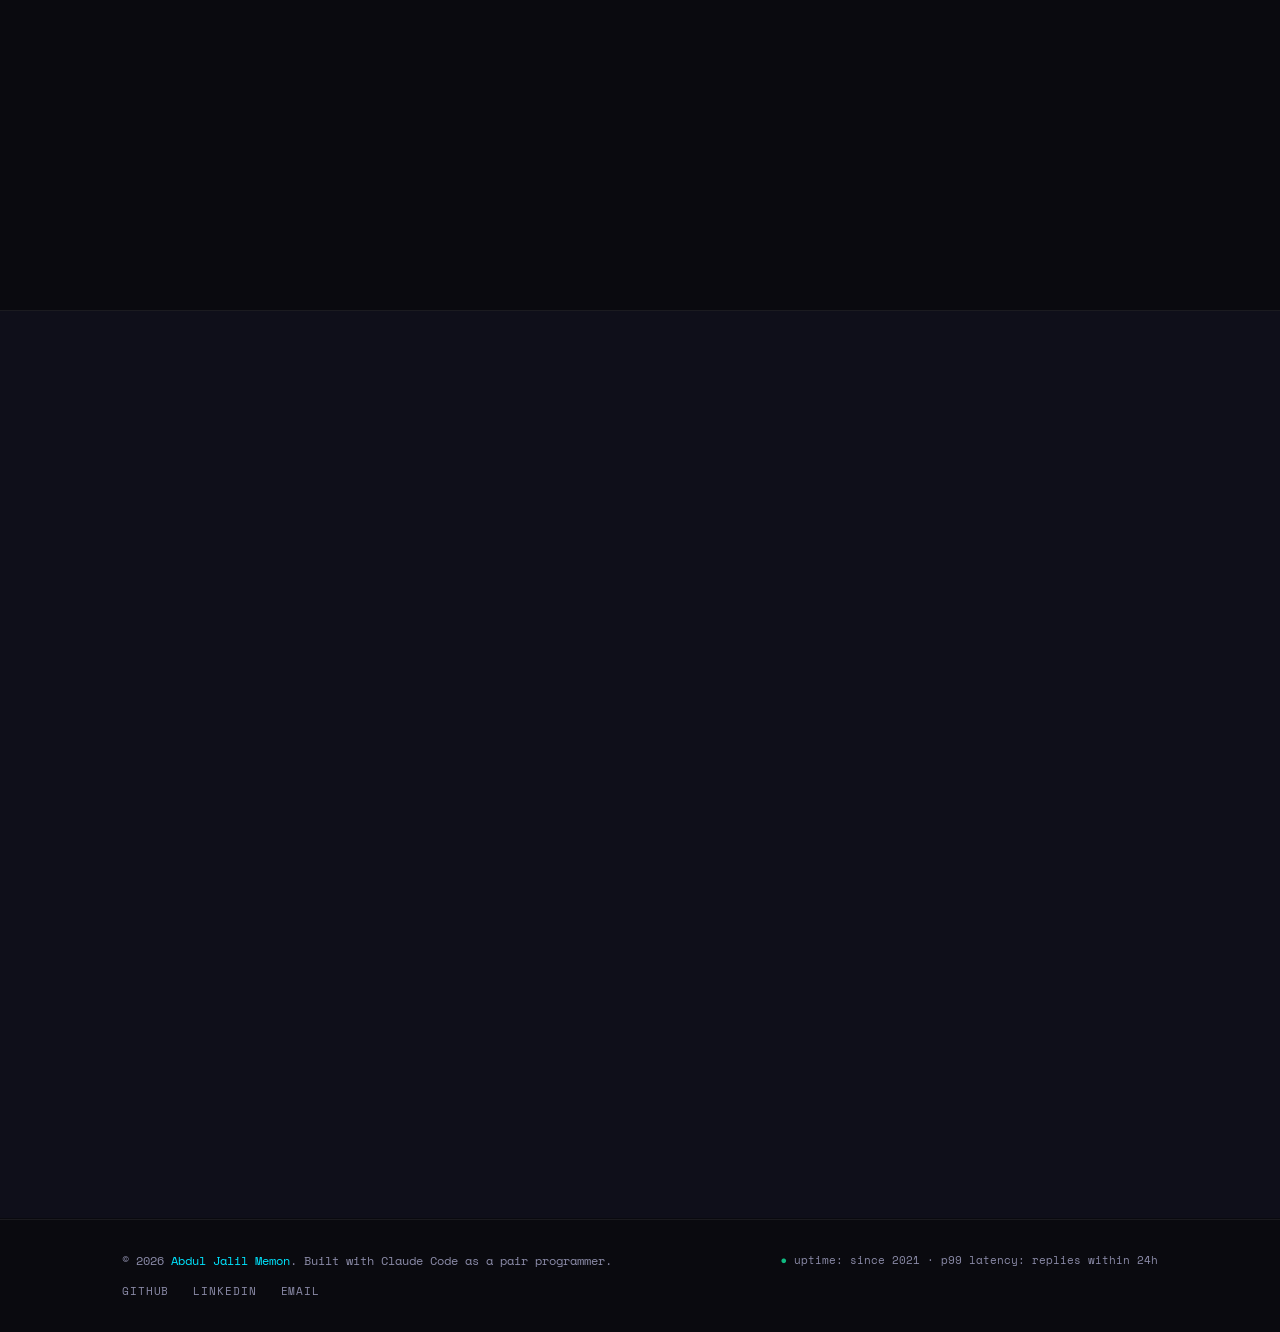
==== commit cddcd319: "content: AI coding agents (Claude Code) and agent evaluation - Skills: "Coding Agents · Claude Code"" ====
--- a/index.html
+++ b/index.html
@@ -27,7 +27,7 @@
   <meta name="twitter:image:alt" content="jalil.sys: Abdul Jalil Memon, Senior Software Engineer.">
 
   <!-- Structured data: generated from js/data.js by scripts/sync-fallback.mjs -->
-  <script type="application/ld+json" data-render="jsonld" data-render-hash="fqb8fq">
+  <script type="application/ld+json" data-render="jsonld" data-render-hash="1j31b73">
   {
     "@context": "https://schema.org",
     "@type": "Person",
@@ -58,6 +58,8 @@
       "Python",
       "Distributed Systems",
       "LLM Evaluation",
+      "AI Coding Agents",
+      "Agent Evaluation",
       "Search Infrastructure"
     ],
     "award": [
@@ -93,17 +95,17 @@
       } catch (e) { /* storage blocked: skip the boot */ }
     })(document.documentElement);
   </script>
-  <link rel="modulepreload" href="js/data.js?v=9ad0016c">
-  <link rel="modulepreload" href="js/render.js?v=30a6e19a">
+  <link rel="modulepreload" href="js/data.js?v=bfd7fda0">
+  <link rel="modulepreload" href="js/render.js?v=e103ddc5">
   <link rel="modulepreload" href="js/boot.js?v=5eea878a">
-  <link rel="modulepreload" href="js/terminal.js?v=74d42975">
+  <link rel="modulepreload" href="js/terminal.js?v=70f35bea">
   <link rel="modulepreload" href="js/metrics.js?v=bff14201">
   <link rel="modulepreload" href="js/trace.js?v=8c662fe2">
   <link rel="modulepreload" href="js/cards.js?v=91bd5b31">
-  <link rel="modulepreload" href="js/palette.js?v=2a8c3bd7">
+  <link rel="modulepreload" href="js/palette.js?v=6d142a4b">
   <link rel="modulepreload" href="js/effects.js?v=3bf109ab">
   <link rel="modulepreload" href="js/toast.js?v=e12d8853">
-  <script type="module" src="js/main.js?v=64a85915" defer></script>
+  <script type="module" src="js/main.js?v=2d2c0751" defer></script>
 </head>
 <body>
   <a class="skip-link" href="#main">Skip to content</a>
@@ -197,7 +199,7 @@
               <div class="dot dot-g"></div>
               <span class="terminal-title">~ profile.json</span>
             </div>
-            <div class="terminal-body" data-render="terminal" data-render-hash="stkall">
+            <div class="terminal-body" data-render="terminal" data-render-hash="7e5y1w">
               <div><span class="t-prompt">$</span> <span class="t-cmd">cat profile.json</span></div>
               <div>&nbsp;</div>
               <div><span class="t-key">"name"</span>: <span class="t-str">"Abdul Jalil Memon"</span>,</div>
@@ -207,6 +209,7 @@
               <div>&nbsp;&nbsp;<span class="t-str">"Python Backend"</span>,</div>
               <div>&nbsp;&nbsp;<span class="t-str">"Distributed Systems"</span>,</div>
               <div>&nbsp;&nbsp;<span class="t-str">"LLM Evaluation &amp; RLHF"</span>,</div>
+              <div>&nbsp;&nbsp;<span class="t-str">"AI Coding Agents"</span>,</div>
               <div>&nbsp;&nbsp;<span class="t-str">"Search Infrastructure"</span></div>
               <div><span class="t-arr">]</span>,</div>
               <div><span class="t-key">"last_role"</span>: <span class="t-str">"Python Developer @ Turing"</span>,</div>
@@ -264,7 +267,7 @@
       <div class="section-label">03 / Skills</div>
       <h2 class="section-title reveal">Technical Arsenal</h2>
       <p class="section-sub reveal">Tools and technologies I use to build robust, scalable systems.</p>
-      <div class="skills-grid reveal" data-render="skills" data-render-hash="1et5c3a">
+      <div class="skills-grid reveal" data-render="skills" data-render-hash="1le14w2">
         <div class="skill-category">
           <div class="skill-cat-name">Languages</div>
           <div class="skill-tags">
@@ -307,9 +310,11 @@
         <div class="skill-category">
           <div class="skill-cat-name">AI / ML</div>
           <div class="skill-tags">
+            <span class="skill-tag hot">Coding Agents · Claude Code</span>
             <span class="skill-tag hot">LLM Evaluation</span>
             <span class="skill-tag hot">RLHF</span>
             <span class="skill-tag hot">LangGraph</span>
+            <span class="skill-tag">Agent Evaluation</span>
             <span class="skill-tag">LangChain</span>
             <span class="skill-tag">RAG</span>
             <span class="skill-tag">ChromaDB</span>
@@ -549,11 +554,12 @@
       <h2 class="section-title reveal">The Person Behind the Code</h2>
       <div class="about-inner">
         <div class="about-text reveal">
-          <div data-render="about" data-render-hash="14gma3n">
+          <div data-render="about" data-render-hash="7livmm">
           <p>I'm a Senior Software Engineer with 5+ years of experience building scalable backend systems, high-throughput data pipelines, and AI-driven solutions. My expertise spans Python engineering, distributed architectures, and search infrastructure.</p>
           <p>At TechnoGenics, I led backend initiatives including high-volume IOC processing pipelines, ANTLR-based structured search, ElasticSearch indexing optimizations achieving 50× faster queries, and distributed job orchestration using RabbitMQ, Kafka, and MongoDB.</p>
           <p>At Turing (Nov 2024 – Apr 2026), I worked on AI model development and evaluation — writing clean, efficient Python code and collaborating with research teams to refine model behavior and performance in LLM alignment workflows.</p>
           <p>I'm currently based in Cottbus, Germany, pursuing an M.Sc. in Artificial Intelligence at BTU Cottbus-Senftenberg, while staying active in student organizations including the StuRa, Pakistan Student Association (PSA) and JALTA, a student consulting network.</p>
+          <p>I build with AI coding agents and I evaluate them. This site was built with Claude Code as a pair programmer; at Turing I benchmarked LLMs on programming tasks; and SwapCheck, my current project, checks whether an agent still behaves when you swap the model behind it.</p>
           <p>I'm passionate about systems that scale, architectures that are clean, and teams that innovate with purpose.</p>
         </div>
           <div class="about-highlights" data-render="highlights" data-render-hash="1rdzx5w">
@@ -715,7 +721,7 @@
   <footer>
     <div class="container">
       <div class="footer-inner">
-        <div class="footer-copy">© 2026 <span>Abdul Jalil Memon</span>. Built with precision.</div>
+        <div class="footer-copy">© 2026 <span>Abdul Jalil Memon</span>. Built with Claude Code as a pair programmer.</div>
         <div class="footer-status" data-render="footerStatus" data-render-hash="15xzijw">uptime: since 2021 · p99 latency: replies within 24h</div>
         <div class="footer-links" data-render="footerLinks" data-render-hash="nzhu1v">
           <a href="https://github.com/abduljalilmemon" target="_blank" rel="noopener">GitHub</a>
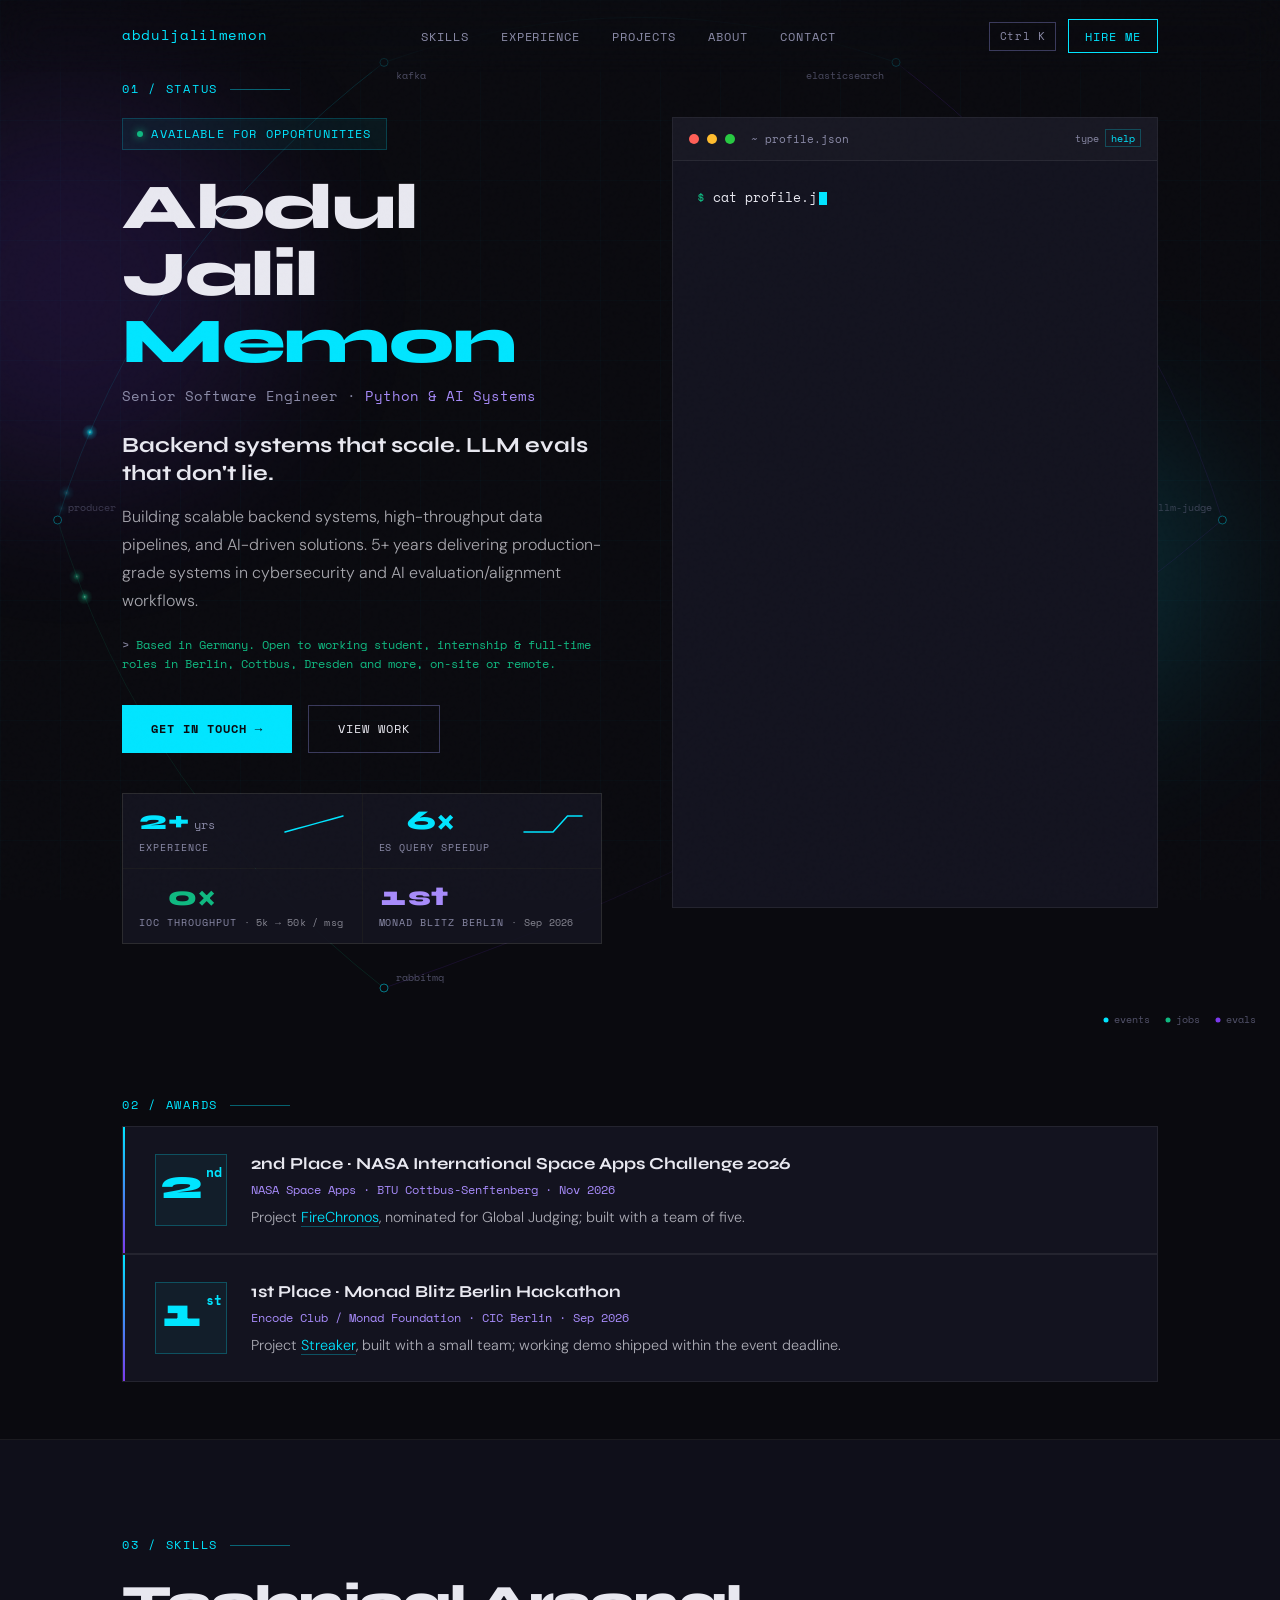
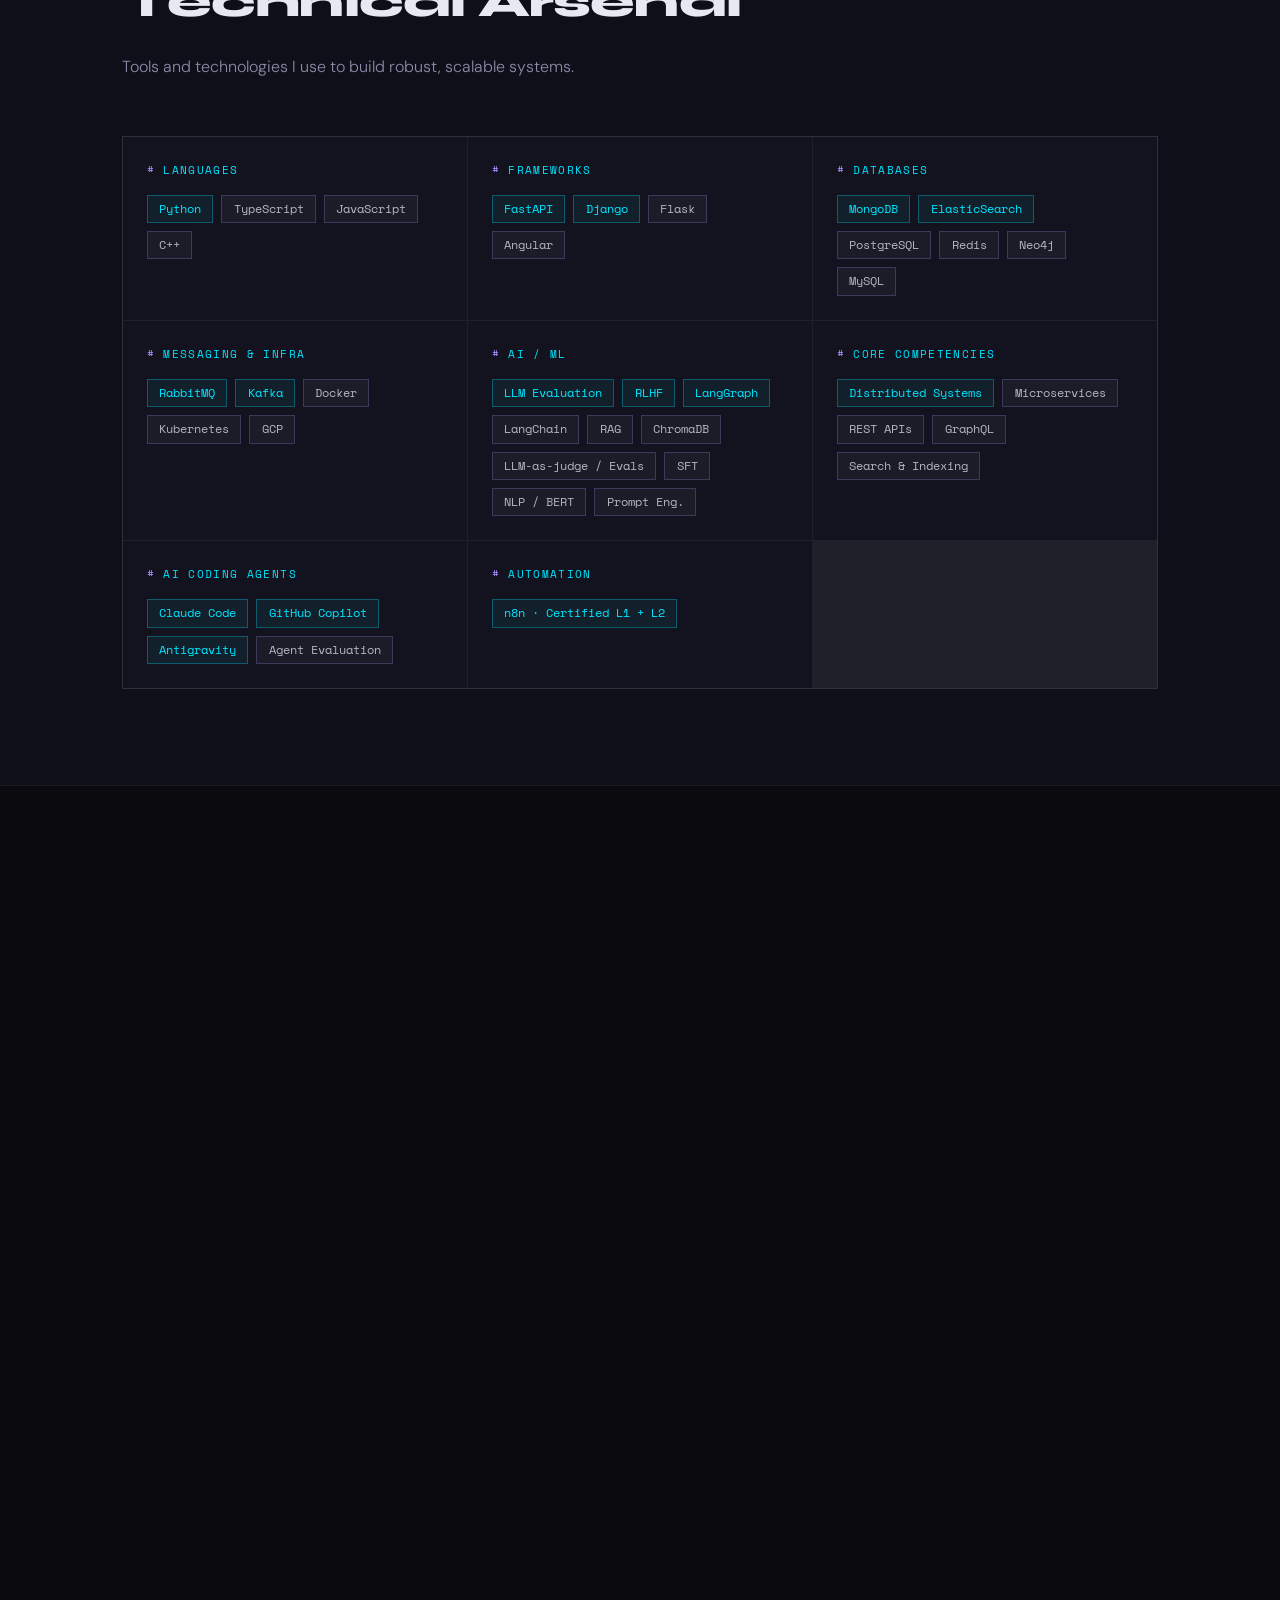
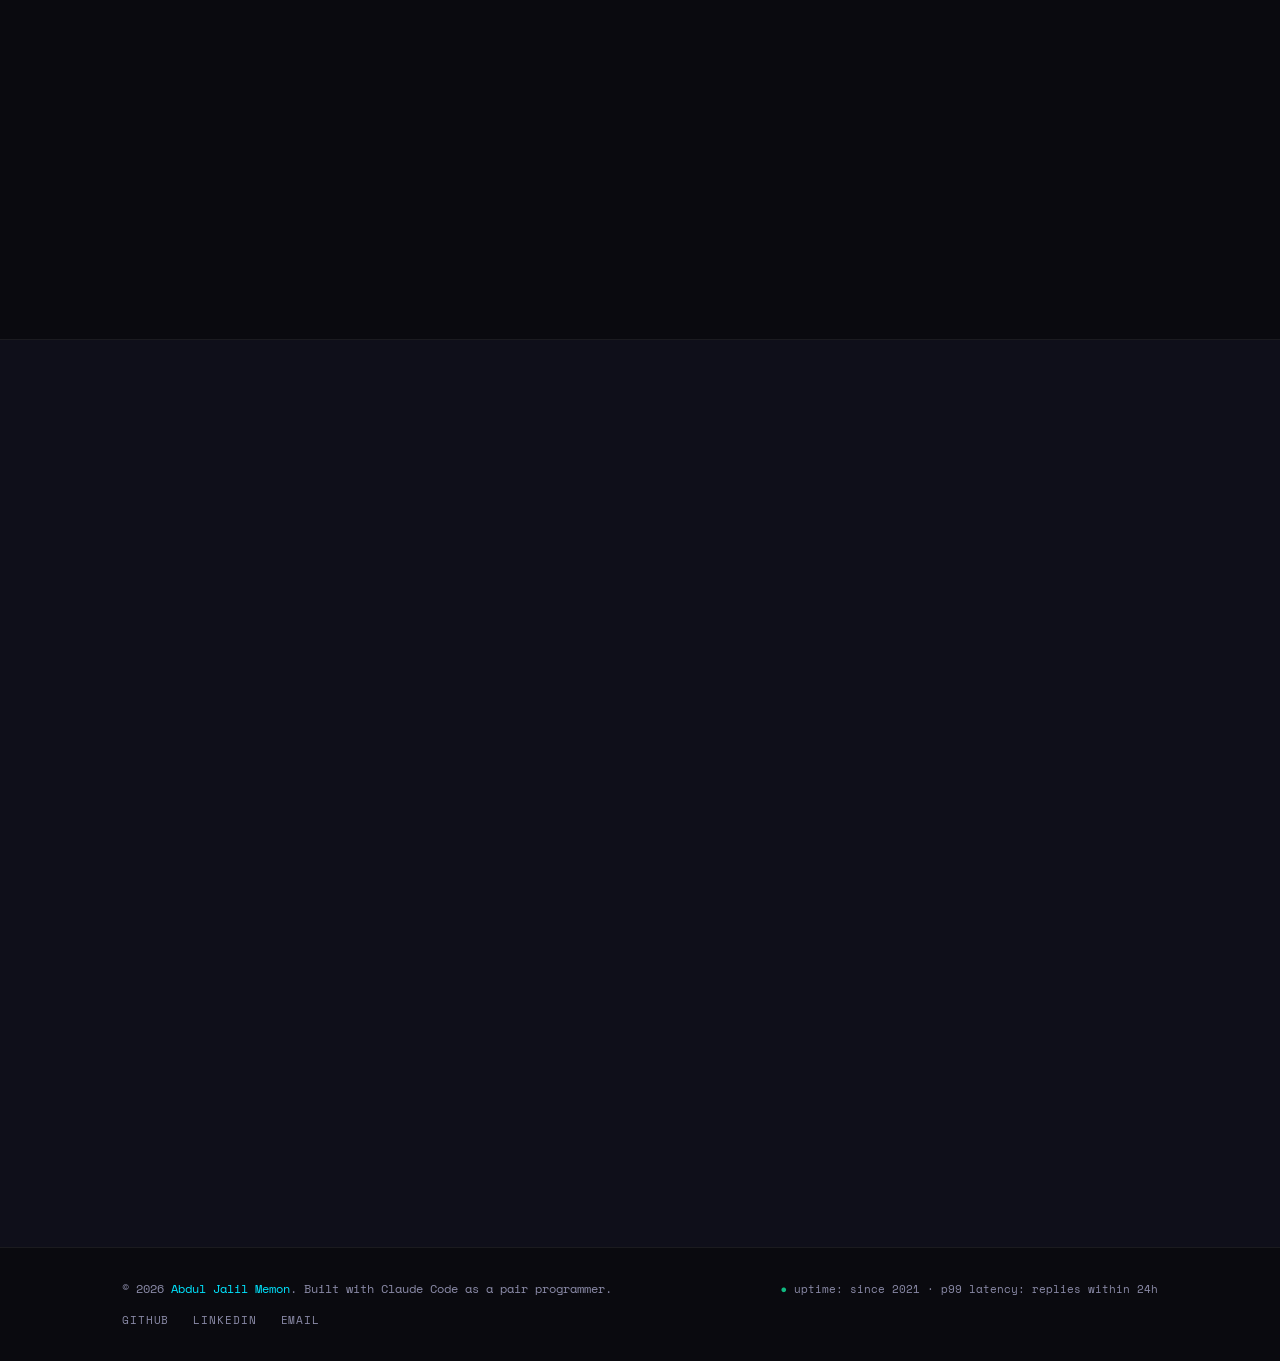
==== commit 06c7458e: "content: AI Coding Agents skill group (Claude Code, GitHub Copilot, Antigravity) Coding agents move " ====
--- a/index.html
+++ b/index.html
@@ -95,7 +95,7 @@
       } catch (e) { /* storage blocked: skip the boot */ }
     })(document.documentElement);
   </script>
-  <link rel="modulepreload" href="js/data.js?v=bfd7fda0">
+  <link rel="modulepreload" href="js/data.js?v=3f62d615">
   <link rel="modulepreload" href="js/render.js?v=e103ddc5">
   <link rel="modulepreload" href="js/boot.js?v=5eea878a">
   <link rel="modulepreload" href="js/terminal.js?v=70f35bea">
@@ -105,7 +105,7 @@
   <link rel="modulepreload" href="js/palette.js?v=6d142a4b">
   <link rel="modulepreload" href="js/effects.js?v=3bf109ab">
   <link rel="modulepreload" href="js/toast.js?v=e12d8853">
-  <script type="module" src="js/main.js?v=2d2c0751" defer></script>
+  <script type="module" src="js/main.js?v=9785f47f" defer></script>
 </head>
 <body>
   <a class="skip-link" href="#main">Skip to content</a>
@@ -267,7 +267,7 @@
       <div class="section-label">03 / Skills</div>
       <h2 class="section-title reveal">Technical Arsenal</h2>
       <p class="section-sub reveal">Tools and technologies I use to build robust, scalable systems.</p>
-      <div class="skills-grid reveal" data-render="skills" data-render-hash="1le14w2">
+      <div class="skills-grid reveal" data-render="skills" data-render-hash="tuanat">
         <div class="skill-category">
           <div class="skill-cat-name">Languages</div>
           <div class="skill-tags">
@@ -310,11 +310,9 @@
         <div class="skill-category">
           <div class="skill-cat-name">AI / ML</div>
           <div class="skill-tags">
-            <span class="skill-tag hot">Coding Agents · Claude Code</span>
             <span class="skill-tag hot">LLM Evaluation</span>
             <span class="skill-tag hot">RLHF</span>
             <span class="skill-tag hot">LangGraph</span>
-            <span class="skill-tag">Agent Evaluation</span>
             <span class="skill-tag">LangChain</span>
             <span class="skill-tag">RAG</span>
             <span class="skill-tag">ChromaDB</span>
@@ -332,6 +330,15 @@
             <span class="skill-tag">REST APIs</span>
             <span class="skill-tag">GraphQL</span>
             <span class="skill-tag">Search &amp; Indexing</span>
+          </div>
+        </div>
+        <div class="skill-category">
+          <div class="skill-cat-name">AI Coding Agents</div>
+          <div class="skill-tags">
+            <span class="skill-tag hot">Claude Code</span>
+            <span class="skill-tag hot">GitHub Copilot</span>
+            <span class="skill-tag hot">Antigravity</span>
+            <span class="skill-tag">Agent Evaluation</span>
           </div>
         </div>
         <div class="skill-category">
@@ -554,12 +561,12 @@
       <h2 class="section-title reveal">The Person Behind the Code</h2>
       <div class="about-inner">
         <div class="about-text reveal">
-          <div data-render="about" data-render-hash="7livmm">
+          <div data-render="about" data-render-hash="198u915">
           <p>I'm a Senior Software Engineer with 5+ years of experience building scalable backend systems, high-throughput data pipelines, and AI-driven solutions. My expertise spans Python engineering, distributed architectures, and search infrastructure.</p>
           <p>At TechnoGenics, I led backend initiatives including high-volume IOC processing pipelines, ANTLR-based structured search, ElasticSearch indexing optimizations achieving 50× faster queries, and distributed job orchestration using RabbitMQ, Kafka, and MongoDB.</p>
           <p>At Turing (Nov 2024 – Apr 2026), I worked on AI model development and evaluation — writing clean, efficient Python code and collaborating with research teams to refine model behavior and performance in LLM alignment workflows.</p>
           <p>I'm currently based in Cottbus, Germany, pursuing an M.Sc. in Artificial Intelligence at BTU Cottbus-Senftenberg, while staying active in student organizations including the StuRa, Pakistan Student Association (PSA) and JALTA, a student consulting network.</p>
-          <p>I build with AI coding agents and I evaluate them. This site was built with Claude Code as a pair programmer; at Turing I benchmarked LLMs on programming tasks; and SwapCheck, my current project, checks whether an agent still behaves when you swap the model behind it.</p>
+          <p>I build with AI coding agents (Claude Code, GitHub Copilot and Google Antigravity) and I evaluate them. This site was built with Claude Code as a pair programmer; at Turing I benchmarked LLMs on programming tasks; and SwapCheck, my current project, checks whether an agent still behaves when you swap the model behind it.</p>
           <p>I'm passionate about systems that scale, architectures that are clean, and teams that innovate with purpose.</p>
         </div>
           <div class="about-highlights" data-render="highlights" data-render-hash="1rdzx5w">
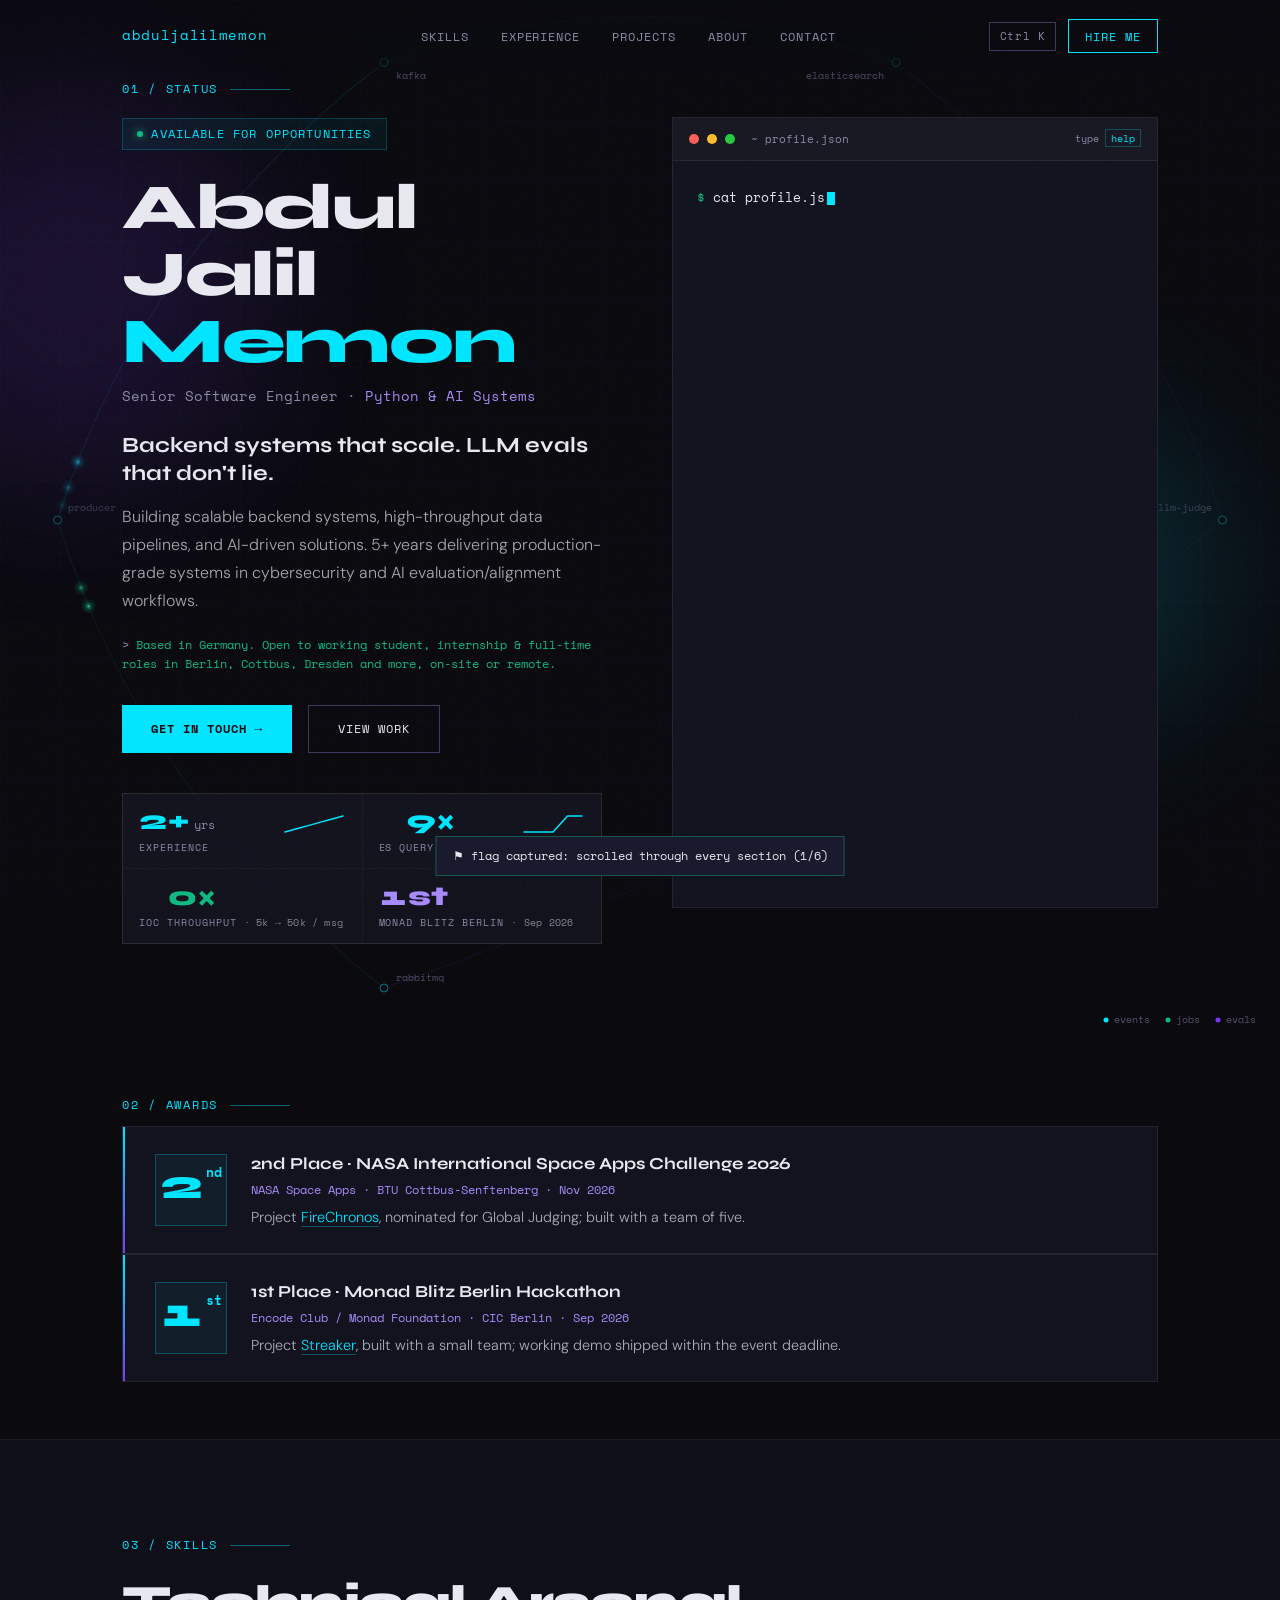
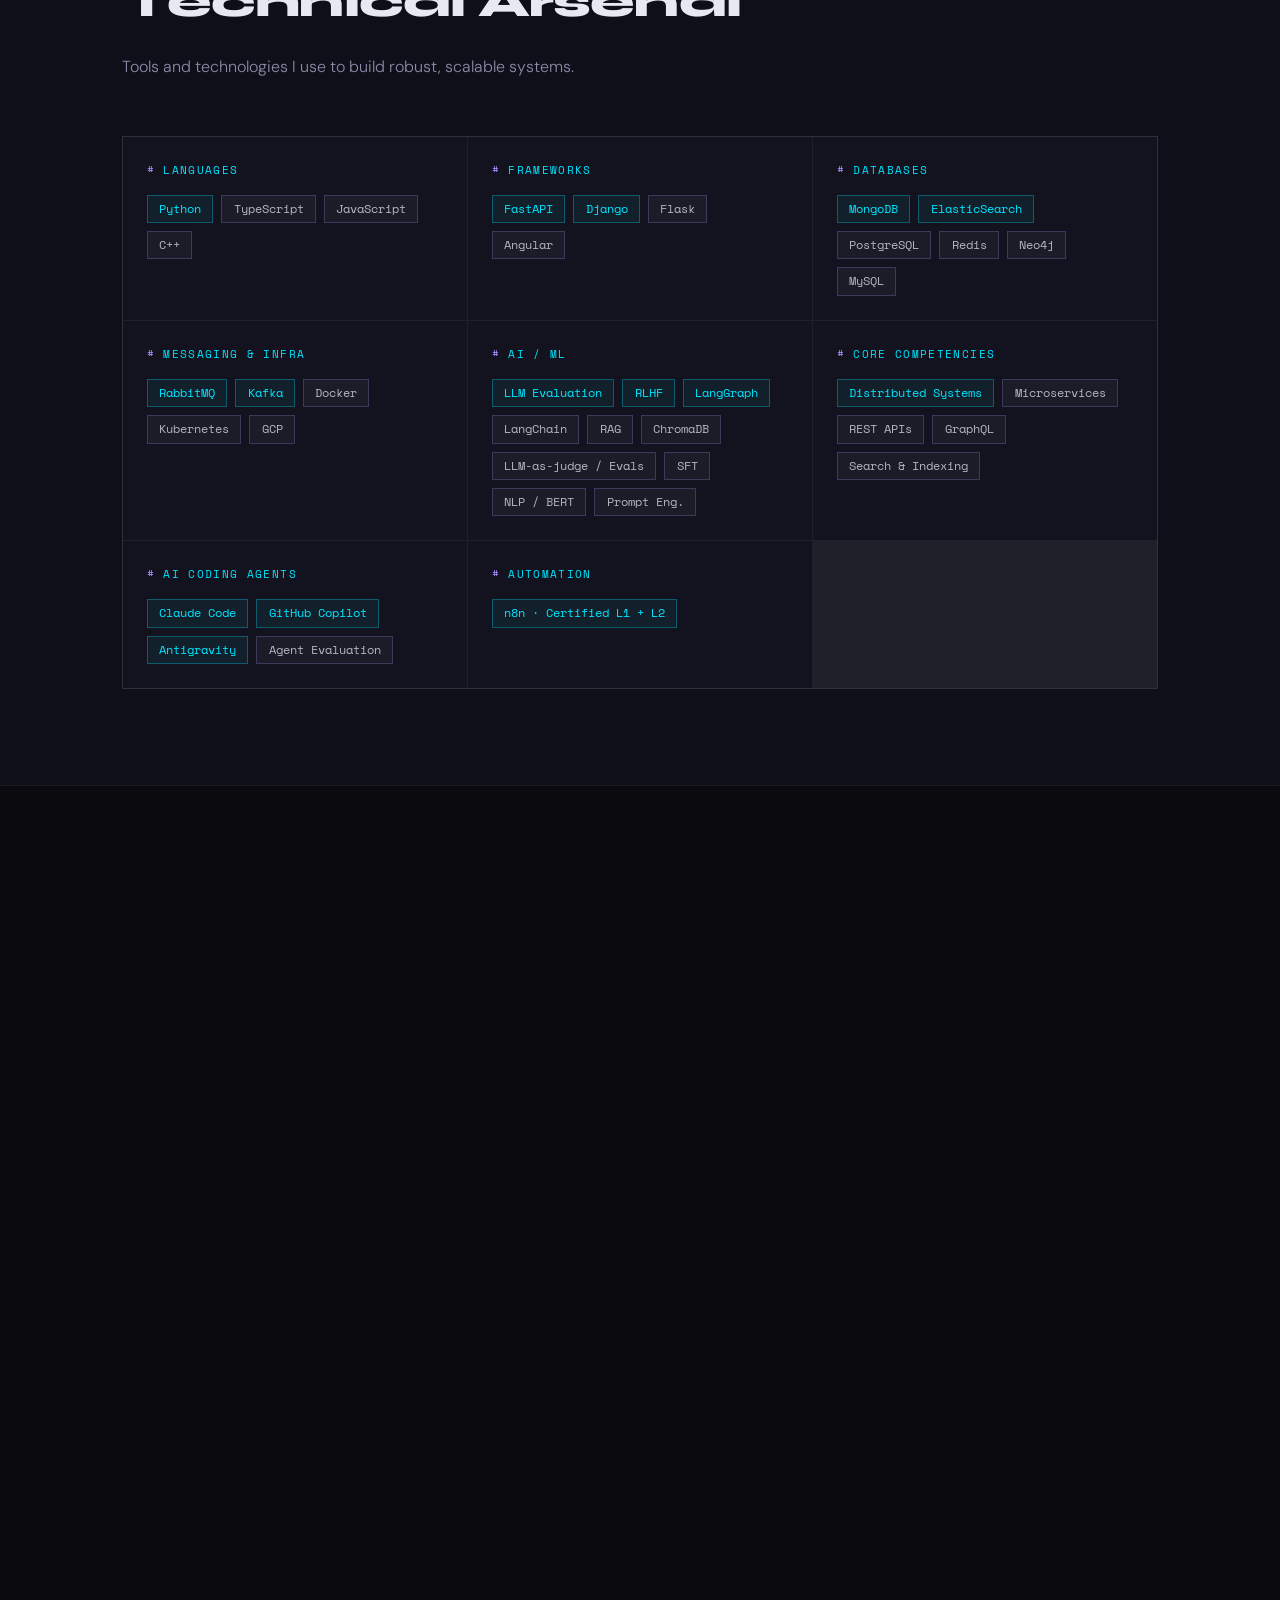
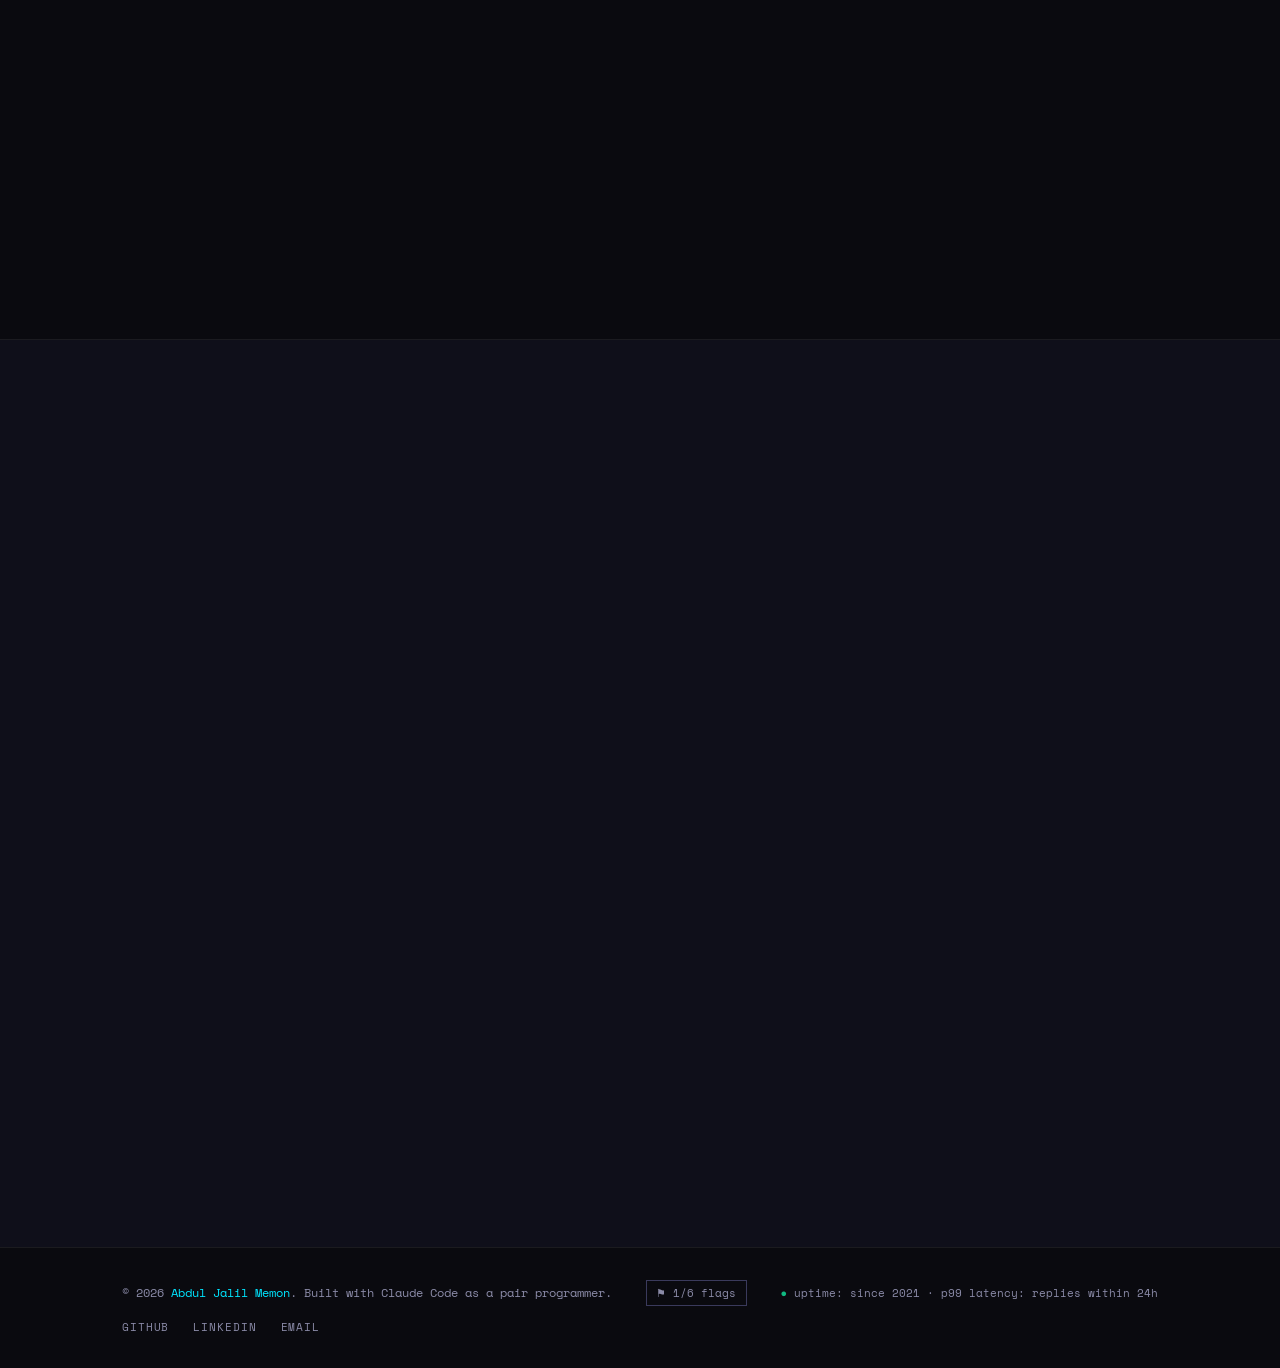
==== commit 993f633a: "feat: on-call incident game and hidden flags - `incident` (terminal or Ctrl/Cmd+K) pages the visitor" ====
--- a/index.html
+++ b/index.html
@@ -77,7 +77,7 @@
 
   <!-- Self-hosted fonts (latin subset, only the weights in use). The display face is preloaded. -->
   <link rel="preload" href="fonts/syne-latin.woff2" as="font" type="font/woff2" crossorigin>
-  <link rel="stylesheet" href="css/main.css?v=2fe180ea">
+  <link rel="stylesheet" href="css/main.css?v=043836f5">
   <script>
     // .js gates reveal styles; .boot shows the boot overlay on the first visit of a
     // session (never under reduced motion). js/boot.js clears both flags.
@@ -95,17 +95,17 @@
       } catch (e) { /* storage blocked: skip the boot */ }
     })(document.documentElement);
   </script>
-  <link rel="modulepreload" href="js/data.js?v=3f62d615">
+  <link rel="modulepreload" href="js/data.js?v=6e8accd4">
   <link rel="modulepreload" href="js/render.js?v=e103ddc5">
   <link rel="modulepreload" href="js/boot.js?v=5eea878a">
-  <link rel="modulepreload" href="js/terminal.js?v=70f35bea">
+  <link rel="modulepreload" href="js/terminal.js?v=1d2878ed">
   <link rel="modulepreload" href="js/metrics.js?v=bff14201">
-  <link rel="modulepreload" href="js/trace.js?v=8c662fe2">
+  <link rel="modulepreload" href="js/trace.js?v=2fe58371">
   <link rel="modulepreload" href="js/cards.js?v=91bd5b31">
-  <link rel="modulepreload" href="js/palette.js?v=6d142a4b">
-  <link rel="modulepreload" href="js/effects.js?v=3bf109ab">
+  <link rel="modulepreload" href="js/palette.js?v=32d77d67">
+  <link rel="modulepreload" href="js/effects.js?v=28bc18c6">
   <link rel="modulepreload" href="js/toast.js?v=e12d8853">
-  <script type="module" src="js/main.js?v=9785f47f" defer></script>
+  <script type="module" src="js/main.js?v=d747485f" defer></script>
 </head>
 <body>
   <a class="skip-link" href="#main">Skip to content</a>
@@ -729,6 +729,7 @@
     <div class="container">
       <div class="footer-inner">
         <div class="footer-copy">© 2026 <span>Abdul Jalil Memon</span>. Built with Claude Code as a pair programmer.</div>
+        <button type="button" class="flags-chip" id="flags-chip" hidden aria-label="Hidden flags found: show in terminal">⚑ <span class="flags-count">0/6</span> flags</button>
         <div class="footer-status" data-render="footerStatus" data-render-hash="15xzijw">uptime: since 2021 · p99 latency: replies within 24h</div>
         <div class="footer-links" data-render="footerLinks" data-render-hash="nzhu1v">
           <a href="https://github.com/abduljalilmemon" target="_blank" rel="noopener">GitHub</a>
--- a/css/main.css
+++ b/css/main.css
@@ -1293,3 +1293,19 @@
   #about { contain-intrinsic-size: auto 1150px; }
   #contact { contain-intrinsic-size: auto 800px; }
 }
+
+/* ---------- On-call game + flags ---------- */
+.term-input-row.oncall .t-prompt { color: #ff5f57; }
+.terminal-card:has(.term-input-row.oncall) { border-color: rgba(255,95,87,0.45); }
+.flags-chip {
+  background: transparent;
+  border: 1px solid var(--dim);
+  color: var(--muted);
+  font-family: var(--mono);
+  font-size: 0.68rem;
+  padding: 0.25rem 0.6rem;
+  cursor: pointer;
+  transition: color 0.2s, border-color 0.2s;
+}
+.flags-chip:hover { color: var(--accent); border-color: var(--accent); }
+.flags-chip.complete { color: var(--accent3); border-color: rgba(16,185,129,0.5); }
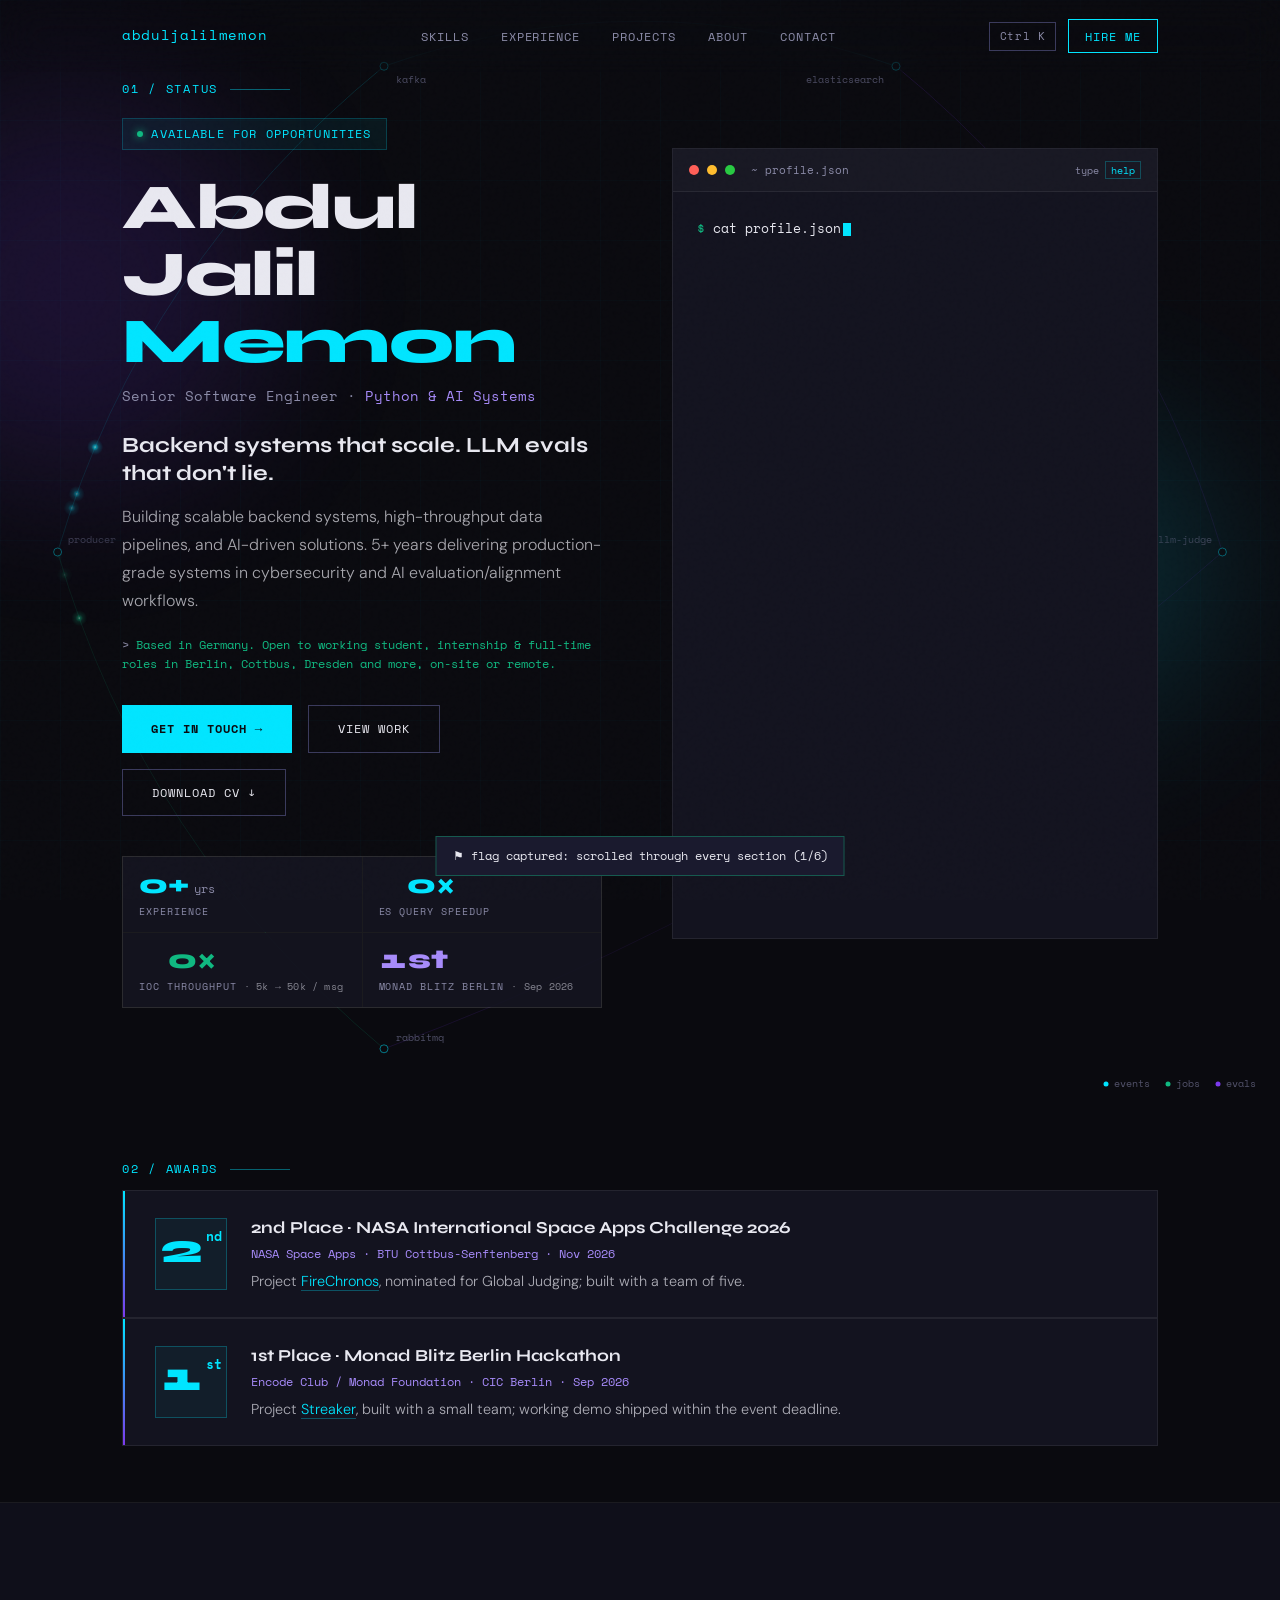
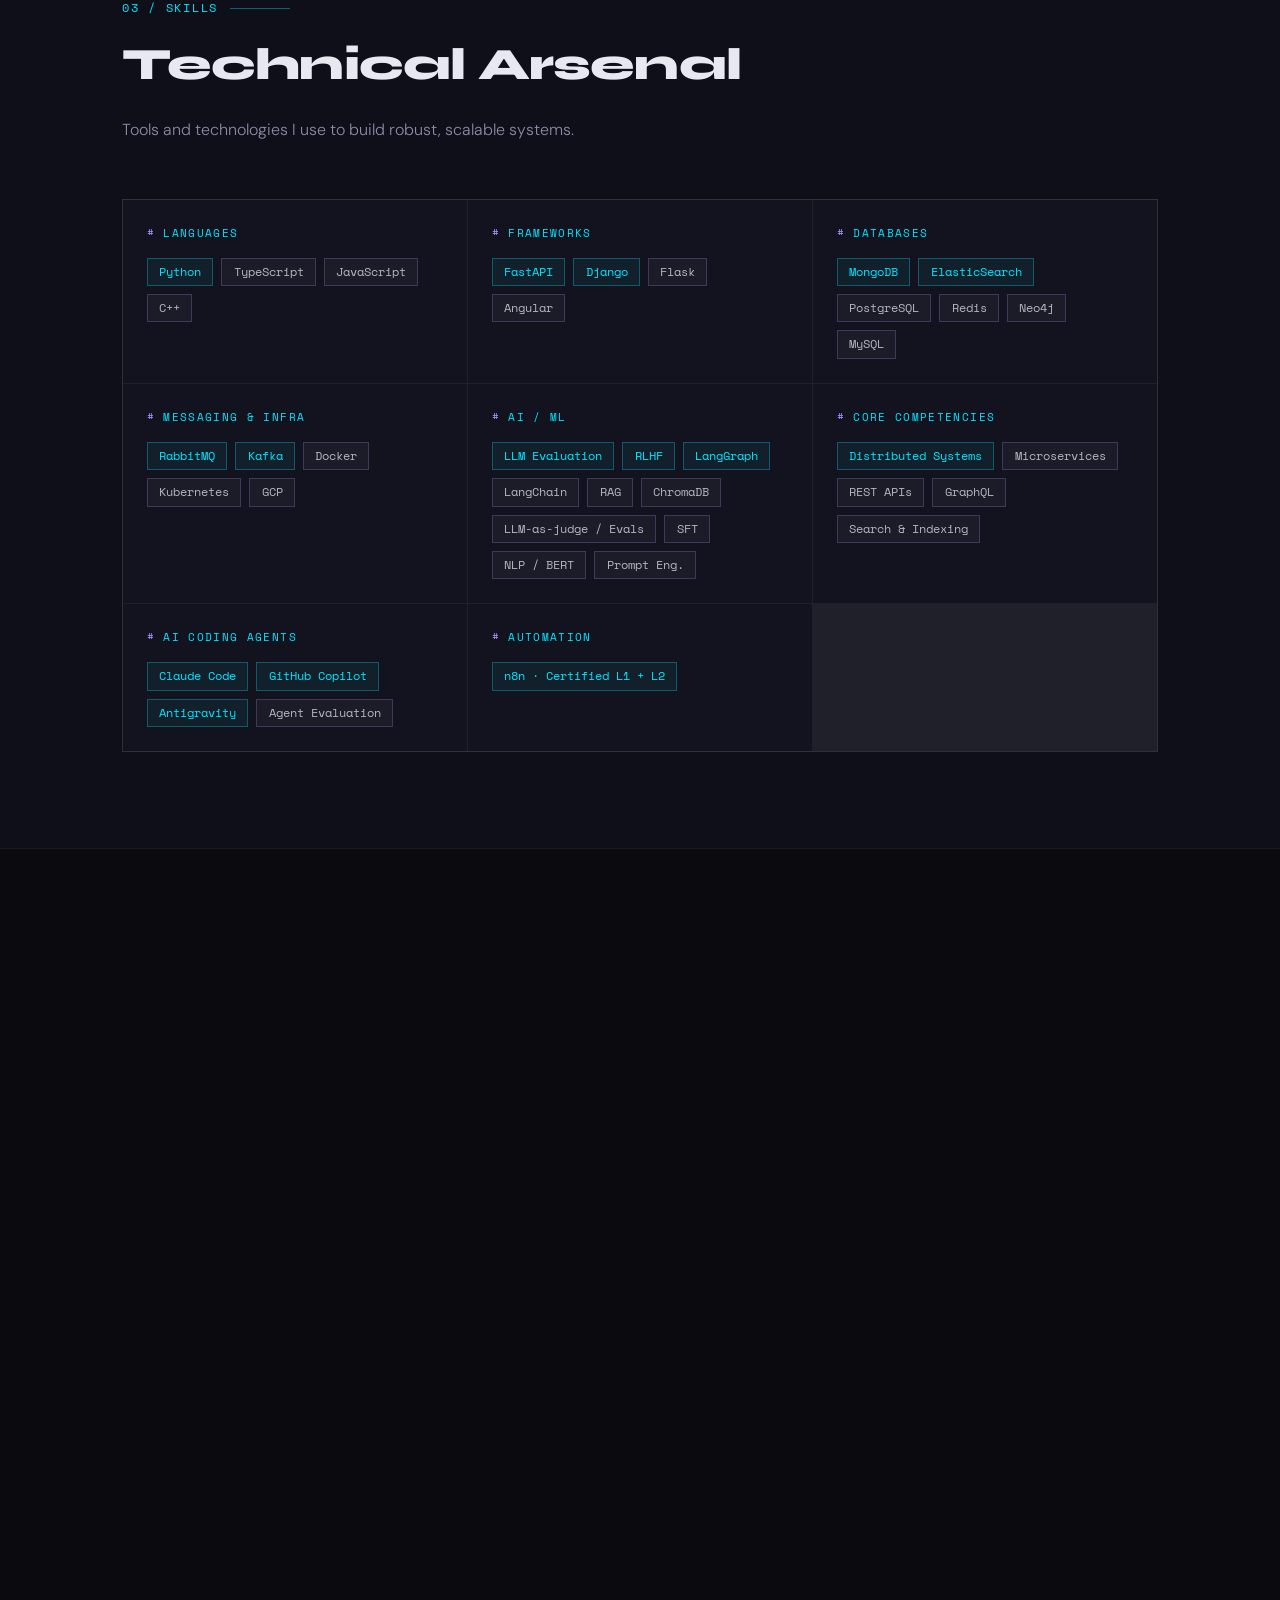
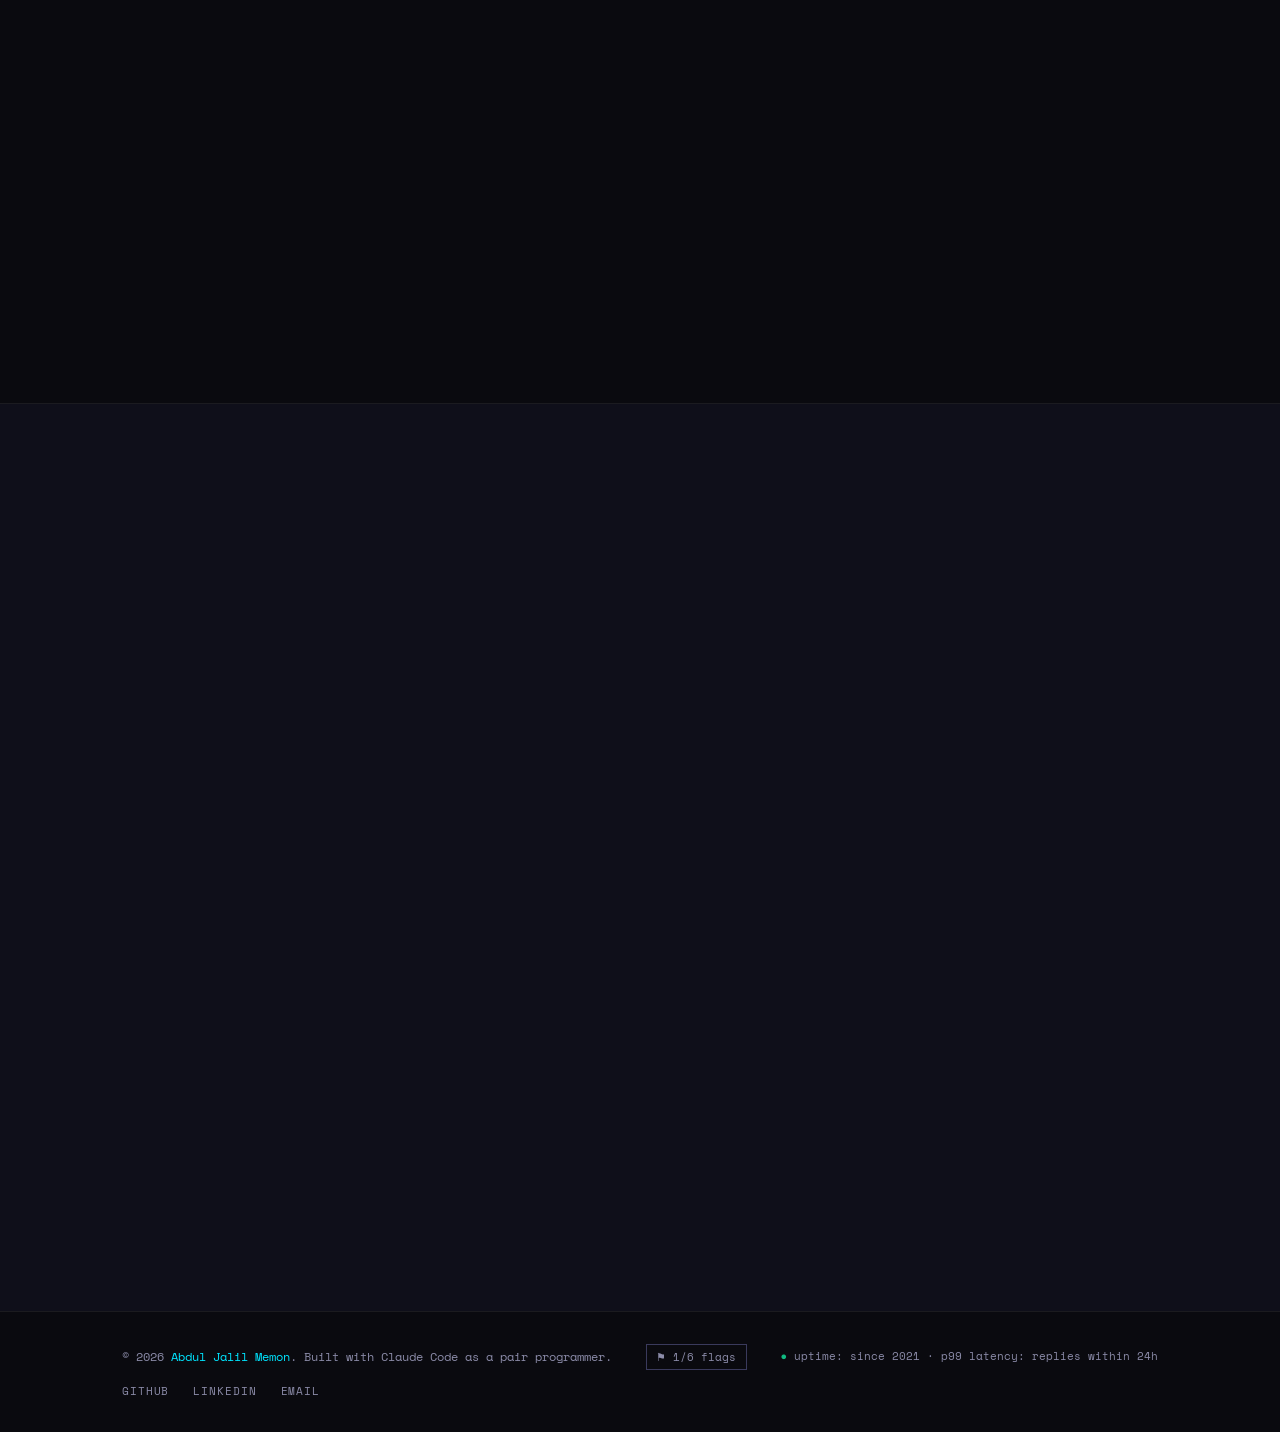
==== commit 6644a6a0: "feat: generated CV (cv.pdf) from data.js - scripts/make-cv.mjs renders an ATS-friendly single-column" ====
--- a/index.html
+++ b/index.html
@@ -166,7 +166,7 @@
           <div class="hero-actions">
             <a href="#contact" class="btn-primary">Get in Touch →</a>
             <a href="#experience" class="btn-ghost">View Work</a>
-            <a href="/cv.pdf" class="btn-ghost" download data-cv hidden>Download CV ↓</a>
+            <a href="/cv.pdf" class="btn-ghost" download data-cv>Download CV ↓</a>
           </div>
           <div class="metric-tiles" data-render="metrics" data-render-hash="15qgiq3">
             <div class="metric-tile" data-tone="accent">
